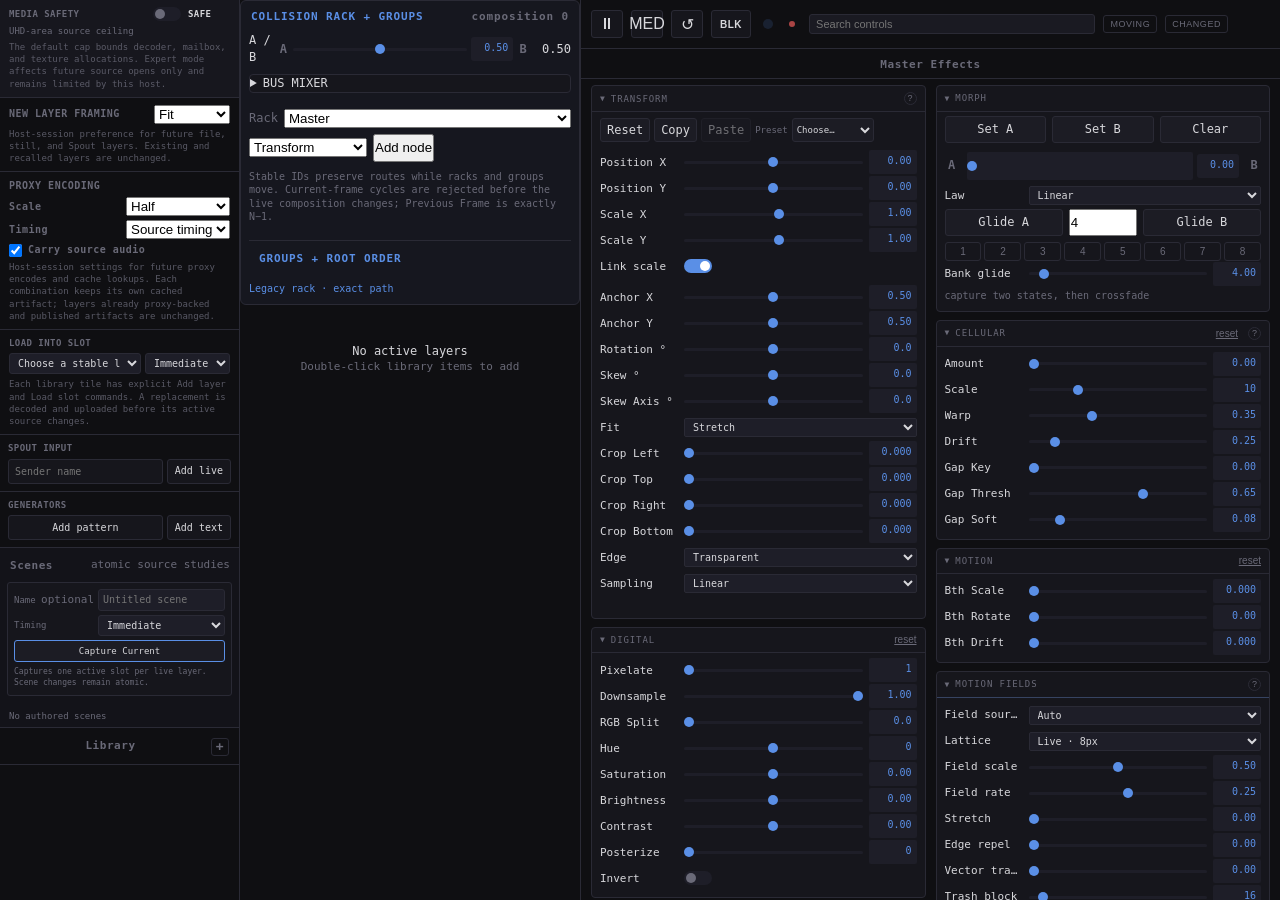
==== static/index.html @ 90eebb6b "Refine master bypass, Spout output, and Mandelbrot rendering Make master-bypass state changes transa" ====
<!DOCTYPE html>
<html lang="en">
<head>
  <meta charset="UTF-8">
  <meta name="viewport" content="width=device-width, initial-scale=1.0">
  <title>collide-o-scope</title>
  <link rel="icon" type="image/png" sizes="16x16" href="icon-16.png">
  <link rel="icon" type="image/png" sizes="32x32" href="icon-32.png">
  <link rel="icon" type="image/png" sizes="48x48" href="icon-48.png">
  <link rel="apple-touch-icon" sizes="256x256" href="icon-256.png">
  <link rel="stylesheet" href="style.css">
</head>
<body>
  <div class="app">
    <main class="columns">
      <!-- LEFT: Library -->
      <aside class="col-left">
        <section class="media-safety" aria-labelledby="media-safety-title">
          <div class="media-safety-heading">
            <span id="media-safety-title">MEDIA SAFETY</span>
            <label class="toggle" title="Permit future source loads above the default UHD area only within this host's detected edge and planning budgets">
              <input type="checkbox" id="expert-media-toggle" aria-label="Enable bounded Expert media mode" aria-describedby="media-safety-summary media-safety-rationale">
              <span class="toggle-slider"></span>
            </label>
            <span class="media-safety-mode" id="media-safety-mode">SAFE</span>
          </div>
          <div class="media-safety-summary" id="media-safety-summary">UHD-area source ceiling</div>
          <div class="media-safety-rationale" id="media-safety-rationale">The default cap bounds decoder, mailbox, and texture allocations. Expert mode affects future source opens only and remains limited by this host.</div>
          <div class="lib-upload-status media-safety-status" id="media-safety-status" role="status" aria-live="polite"></div>
        </section>
        <section class="new-layer-preference" aria-labelledby="new-layer-fit-label">
          <label id="new-layer-fit-label" for="new-layer-fit">NEW LAYER FRAMING</label>
          <select id="new-layer-fit" aria-describedby="new-layer-fit-help">
            <option value="stretch">Stretch</option>
            <option value="fit" selected>Fit</option>
            <option value="fill">Fill</option>
            <option value="native">Native</option>
          </select>
          <div id="new-layer-fit-help" class="media-safety-rationale">Host-session preference for future file, still, and Spout layers. Existing and recalled layers are unchanged.</div>
        </section>
        <section class="new-layer-preference proxy-settings" aria-labelledby="proxy-settings-title">
          <span id="proxy-settings-title">PROXY ENCODING</span>
          <label for="proxy-scale">Scale</label>
          <select id="proxy-scale" aria-describedby="proxy-settings-help">
            <option value="original">Original</option>
            <option value="half" selected>Half</option>
            <option value="quarter">Quarter</option>
          </select>
          <label for="proxy-frame-rate">Timing</label>
          <select id="proxy-frame-rate" aria-describedby="proxy-settings-help">
            <option value="source" selected>Source timing</option>
            <option value="24">Fixed 24 fps</option>
            <option value="30">Fixed 30 fps</option>
            <option value="60">Fixed 60 fps</option>
          </select>
          <label class="toggle-label" for="proxy-include-audio">
            <input type="checkbox" id="proxy-include-audio" checked aria-describedby="proxy-settings-help">
            Carry source audio
          </label>
          <div id="proxy-settings-help" class="media-safety-rationale">Host-session settings for future proxy encodes and cache lookups. Each combination keeps its own cached artifact; layers already proxy-backed and published artifacts are unchanged.</div>
        </section>
        <section class="slot-load-target" aria-labelledby="slot-load-title">
          <label id="slot-load-title" for="library-slot-target">LOAD INTO SLOT</label>
          <select id="library-slot-target" aria-describedby="slot-load-help">
            <option value="">Choose a stable layer…</option>
          </select>
          <label class="visually-hidden" for="library-slot-trigger">Slot activation timing</label>
          <select id="library-slot-trigger" aria-label="Slot activation timing">
            <option value="immediate">Immediate</option>
            <option value="next_beat">Next beat</option>
            <option value="next_bar">Next bar</option>
          </select>
          <div id="slot-load-help" class="media-safety-rationale">Each library tile has explicit Add layer and Load slot commands. A replacement is decoded and uploaded before its active source changes.</div>
          <div id="slot-load-status" class="lib-upload-status" role="status" aria-live="polite"></div>
        </section>
        <form class="spout-in-form" id="spout-in-form">
          <label for="spout-in-name">Spout input</label>
          <div class="spout-in-row">
            <input id="spout-in-name" type="text" maxlength="255" autocomplete="off" spellcheck="false" placeholder="Sender name">
            <button type="submit" title="Add live Spout receiver layer">Add live</button>
          </div>
          <div class="lib-upload-status" id="spout-in-status"></div>
        </form>
        <div class="spout-in-form" id="generator-add" role="group" aria-label="Generator sources">
          <label>Generators</label>
          <div class="spout-in-row">
            <button type="button" id="add-pattern-layer" title="Add a pattern synth layer — the picture is computed, no file">Add pattern</button>
            <button type="button" id="add-text-layer" title="Add a text page layer — a typeset page rastered from its own settings">Add text</button>
          </div>
          <div class="lib-upload-status" id="generator-add-status"></div>
        </div>
      <section class="scenes-panel" aria-labelledby="scenes-title">
        <div class="scenes-heading">
          <h3 class="panel-title" id="scenes-title">Scenes</h3>
          <span class="dim">atomic source studies</span>
        </div>
        <form class="scene-capture-form" id="scene-capture-form" aria-label="Capture the current active slots as a scene">
          <label for="scene-capture-name">Name <span class="dim">optional</span></label>
          <input id="scene-capture-name" type="text" maxlength="128" autocomplete="off" spellcheck="false" placeholder="Untitled scene">
          <label for="scene-capture-mode">Timing</label>
          <select id="scene-capture-mode">
            <option value="immediate">Immediate</option>
            <option value="next_beat">Next beat</option>
            <option value="next_bar">Next bar</option>
          </select>
          <button id="scene-capture-submit" type="submit">Capture Current</button>
          <div class="scene-capture-help">Captures one active slot per live layer. Scene changes remain atomic.</div>
        </form>
        <div class="scene-list" id="scene-list" role="list"></div>
        <div class="scene-status" id="scene-status" role="status" aria-live="polite">No authored scenes</div>
      </section>
        <h3 class="panel-title">Library
          <label class="lib-upload-btn" title="Add clips to the library">+
            <input type="file" id="lib-upload" accept="video/mp4,video/webm,video/quicktime,video/x-msvideo,video/x-matroska,image/png,image/jpeg,image/bmp,image/webp,audio/wav,audio/mpeg,audio/flac,audio/ogg,audio/opus,audio/mp4,audio/aac,.mp4,.webm,.mov,.avi,.mkv,.png,.jpg,.jpeg,.bmp,.webp,.wav,.mp3,.flac,.ogg,.opus,.m4a,.aac" multiple hidden>
          </label>
        </h3>
        <div class="lib-upload-status" id="lib-upload-status"></div>
        <div class="library-grid" id="library-grid">
          <!-- Library items rendered by JS -->
        </div>
      </aside>

      <!-- CENTER: Layers -->
      <section class="col-center">
        <details class="creative-panel" id="creative-panel" open>
          <summary>
            <span>COLLISION RACK + GROUPS</span>
            <span class="dim" id="creative-revision">composition 0</span>
          </summary>
          <div class="creative-panel-body">
            <div class="creative-bus-row">
              <label for="creative-bus-crossfade">A / B</label>
              <span class="creative-bus-label" aria-hidden="true">A</span>
              <input id="creative-bus-crossfade" type="range" min="0" max="1" step="0.01" value="0.5" aria-label="Composition A B crossfade">
              <span class="creative-bus-label" aria-hidden="true">B</span>
              <output id="creative-bus-crossfade-value" for="creative-bus-crossfade">0.50</output>
            </div>

            <details class="fx-group" id="bus-mixer-group">
              <summary>BUS MIXER</summary>
              <div class="creative-bus-row">
                <label for="bus-mix-wipe-pattern">Wipe</label>
                <select id="bus-mix-wipe-pattern" data-bus-mix-select="wipe_pattern" aria-label="Bus wipe pattern">
                  <option value="dissolve">Dissolve</option>
                  <option value="wipe_h">Wipe H</option>
                  <option value="wipe_v">Wipe V</option>
                  <option value="diagonal">Diagonal</option>
                  <option value="box">Box</option>
                  <option value="circle">Circle</option>
                  <option value="split_h">Split H</option>
                  <option value="split_v">Split V</option>
                  <option value="blinds_v">Blinds V</option>
                  <option value="blinds_h">Blinds H</option>
                  <option value="clock">Clock</option>
                  <option value="diag_bars">Diag Bars</option>
                  <option value="blocks">Blocks</option>
                </select>
                <label for="bus-mix-blend">Blend</label>
                <select id="bus-mix-blend" data-bus-mix-select="blend" aria-label="Bus blend mode"></select>
              </div>
              <div class="creative-bus-row">
                <label for="bus-mix-wipe-invert">Invert</label>
                <input id="bus-mix-wipe-invert" type="checkbox" data-bus-mix-toggle="wipe_invert" aria-label="Invert the bus wipe field">
                <label for="bus-mix-wipe-rep">Multi</label>
                <select id="bus-mix-wipe-rep" data-bus-mix-int="wipe_rep" aria-label="Bus wipe MULTI tiling">
                  <option value="1">Off</option>
                  <option value="2">x4</option>
                  <option value="3">x9</option>
                  <option value="4">x16</option>
                </select>
                <label for="bus-mix-wipe-border-color">Border Col</label>
                <select id="bus-mix-wipe-border-color" data-bus-mix-select="wipe_border_color" aria-label="Bus wipe border colour">
                  <option value="white">White</option>
                  <option value="yellow">Yellow</option>
                  <option value="cyan">Cyan</option>
                  <option value="green">Green</option>
                  <option value="magenta">Magenta</option>
                  <option value="red">Red</option>
                  <option value="blue">Blue</option>
                  <option value="black">Black</option>
                </select>
              </div>
              <div class="creative-bus-row">
                <label for="bus-mix-wipe_soft">Soft</label>
                <input type="range" id="bus-mix-wipe_soft" min="0" max="1" step="0.01" value="0.03" data-bus-mix="wipe_soft" data-default="0.03" aria-label="Bus wipe softness">
                <output for="bus-mix-wipe_soft">0.03</output>
              </div>
              <div class="creative-bus-row">
                <label for="bus-mix-wipe_x">Ctr X</label>
                <input type="range" id="bus-mix-wipe_x" min="-1" max="1" step="0.01" value="0" data-bus-mix="wipe_x" data-default="0" aria-label="Bus wipe center X">
                <output for="bus-mix-wipe_x">0.00</output>
              </div>
              <div class="creative-bus-row">
                <label for="bus-mix-wipe_y">Ctr Y</label>
                <input type="range" id="bus-mix-wipe_y" min="-1" max="1" step="0.01" value="0" data-bus-mix="wipe_y" data-default="0" aria-label="Bus wipe center Y">
                <output for="bus-mix-wipe_y">0.00</output>
              </div>
              <div class="creative-bus-row">
                <label for="bus-mix-wipe_detail">Detail</label>
                <input type="range" id="bus-mix-wipe_detail" min="0" max="1" step="0.01" value="0.3" data-bus-mix="wipe_detail" data-default="0.3" aria-label="Bus wipe detail">
                <output for="bus-mix-wipe_detail">0.30</output>
              </div>
              <div class="creative-bus-row">
                <label for="bus-mix-wipe_border">Border</label>
                <input type="range" id="bus-mix-wipe_border" min="0" max="1" step="0.01" value="0" data-bus-mix="wipe_border" data-default="0" aria-label="Bus wipe border amount">
                <output for="bus-mix-wipe_border">0.00</output>
              </div>
              <div class="creative-bus-row">
                <label for="bus-mix-dirt">Dirt</label>
                <input type="range" id="bus-mix-dirt" min="0" max="1" step="0.01" value="0" data-bus-mix="dirt" data-default="0" aria-label="Dirty mixer amount">
                <output for="bus-mix-dirt">0.00</output>
              </div>
              <div class="creative-bus-row">
                <label for="bus-mix-dirt_rate">Rate</label>
                <input type="range" id="bus-mix-dirt_rate" min="0" max="1" step="0.01" value="0.3" data-bus-mix="dirt_rate" data-default="0.3" aria-label="Dirty mixer clock rate">
                <output for="bus-mix-dirt_rate">0.30</output>
              </div>
              <div class="creative-bus-row">
                <label for="bus-mix-dirt_drop">Dropout</label>
                <input type="range" id="bus-mix-dirt_drop" min="0" max="1" step="0.01" value="0.5" data-bus-mix="dirt_drop" data-default="0.5" aria-label="Dirty mixer dropout">
                <output for="bus-mix-dirt_drop">0.50</output>
              </div>
              <div class="creative-bus-row">
                <label for="bus-mix-dirt_cut">Cut</label>
                <input type="range" id="bus-mix-dirt_cut" min="0" max="1" step="0.01" value="0.4" data-bus-mix="dirt_cut" data-default="0.4" aria-label="Dirty mixer cut">
                <output for="bus-mix-dirt_cut">0.40</output>
              </div>
              <div class="creative-bus-row">
                <label for="bus-mix-dirt_knock">Knock</label>
                <input type="range" id="bus-mix-dirt_knock" min="0" max="1" step="0.01" value="0.5" data-bus-mix="dirt_knock" data-default="0.5" aria-label="Dirty mixer knock">
                <output for="bus-mix-dirt_knock">0.50</output>
              </div>
              <div class="creative-bus-row">
                <label for="bus-mix-dirt_noise">Noise</label>
                <input type="range" id="bus-mix-dirt_noise" min="0" max="1" step="0.01" value="0.35" data-bus-mix="dirt_noise" data-default="0.35" aria-label="Dirty mixer noise">
                <output for="bus-mix-dirt_noise">0.35</output>
              </div>
              <div class="creative-bus-row">
                <label for="bus-mix-melt">Melt</label>
                <input type="range" id="bus-mix-melt" min="0" max="2" step="0.01" value="0" data-bus-mix="melt" data-default="0" aria-label="Edge melt amount">
                <output for="bus-mix-melt">0.00</output>
              </div>
              <div class="creative-bus-row">
                <label for="bus-mix-melt_width">Width</label>
                <input type="range" id="bus-mix-melt_width" min="0" max="2" step="0.01" value="0.3" data-bus-mix="melt_width" data-default="0.3" aria-label="Edge melt width">
                <output for="bus-mix-melt_width">0.30</output>
              </div>
              <div class="creative-bus-row">
                <label for="bus-mix-melt_hold">Hold</label>
                <input type="range" id="bus-mix-melt_hold" min="0" max="1.5" step="0.01" value="0.6" data-bus-mix="melt_hold" data-default="0.6" aria-label="Edge melt hold">
                <output for="bus-mix-melt_hold">0.60</output>
              </div>
              <div class="creative-bus-row">
                <label for="bus-mix-melt_swirl">Swirl</label>
                <input type="range" id="bus-mix-melt_swirl" min="-1" max="1" step="0.01" value="0" data-bus-mix="melt_swirl" data-default="0" aria-label="Edge melt swirl">
                <output for="bus-mix-melt_swirl">0.00</output>
              </div>
              <div class="creative-bus-row">
                <label for="bus-mix-melt_chroma">Chroma</label>
                <input type="range" id="bus-mix-melt_chroma" min="0" max="1" step="0.01" value="0.5" data-bus-mix="melt_chroma" data-default="0.5" aria-label="Edge melt chroma">
                <output for="bus-mix-melt_chroma">0.50</output>
              </div>
              <div class="creative-bus-row">
                <label for="bus-mix-melt_creep">Creep</label>
                <input type="range" id="bus-mix-melt_creep" min="0" max="1" step="0.01" value="0.35" data-bus-mix="melt_creep" data-default="0.35" aria-label="Edge melt creep">
                <output for="bus-mix-melt_creep">0.35</output>
              </div>
            </details>

            <div class="creative-rack-toolbar">
              <label for="creative-rack-scope">Rack</label>
              <select id="creative-rack-scope" aria-label="Collision Rack scope">
                <option value="master">Master</option>
              </select>
              <label class="visually-hidden" for="creative-node-kind">New node kind</label>
              <select id="creative-node-kind" aria-label="New visual node kind">
                <option value="transform">Transform</option>
                <option value="digital_color">Digital / Color</option>
                <option value="key">Key</option>
                <option value="cellular">Cellular</option>
                <option value="shift">Shift</option>
                <option value="grain">Grain</option>
                <option value="mask">Mask</option>
                <option value="displace">Displace</option>
                <option value="symmetry">Symmetry Field</option>
                <option value="residual">Residual</option>
                <option value="study">Study</option>
                <option value="scan_processor">Scan Processor</option><option value="block_dct">Block DCT</option><option value="pixel_sort">Pixel Sort</option><option value="avalanche">Filter Avalanche</option>
              </select>
              <button id="creative-node-add" type="button" title="Insert a node after the current rack">Add node</button>
            </div>
            <div class="creative-help">Stable IDs preserve routes while racks and groups move. Current-frame cycles are rejected before the live composition changes; Previous Frame is exactly N−1.</div>
            <div class="creative-rack-nodes" id="creative-rack-nodes" role="list"></div>

            <details class="creative-groups-panel">
              <summary>GROUPS + ROOT ORDER</summary>
              <form id="creative-group-create" class="creative-group-create" aria-label="Create a composition group">
                <label for="creative-group-name">Name</label>
                <input id="creative-group-name" maxlength="64" autocomplete="off" spellcheck="false" placeholder="Group">
                <label for="creative-group-members">Members</label>
                <select id="creative-group-members" multiple size="3" aria-describedby="creative-group-help"></select>
                <button type="submit">Create group</button>
                <div id="creative-group-help" class="creative-help">Members must form one contiguous root run. A group remains addressable when empty.</div>
              </form>
              <div id="creative-groups" class="creative-groups" role="list"></div>
              <h4 class="creative-subtitle">ROOT · BACK TO FRONT</h4>
              <div id="creative-root" class="creative-root" role="list"></div>
            </details>
            <div id="creative-status" class="creative-status" role="status" aria-live="polite">Legacy rack · exact path</div>
          </div>
        </details>

        <div class="layers-section">
          <p id="layer-blend-policy" class="visually-hidden">Reordering changes the content below; the saved blend choice remains unchanged. Subtract computes below minus layer. Alpha Cut erases accumulated content; it is a no-op without content below.</p>
          <div class="layers-list" id="layers-list">
            <!-- Layer cards rendered by JS -->
          </div>
          <div class="layers-empty" id="layers-empty">
            <p>No active layers</p>
            <p class="dim">Double-click library items to add</p>
          </div>
        </div>
      </section>

      <!-- RIGHT: Transport + Master Effects -->
      <aside class="col-right">
        <div class="transport-row">
          <button class="transport-btn" type="button" id="btn-play-all" title="Freeze the complete visual program, including clocks and histories" aria-label="Freeze program" aria-pressed="false">&#x23F8;</button>
          <button class="transport-btn" type="button" id="btn-freeze-media" title="Hold video and Spout frames while effects and modulation continue" aria-label="Freeze media" aria-pressed="false">MED</button>
          <button class="transport-btn" type="button" id="btn-revert-master" title="Revert master visual state (layers and transport are preserved)" aria-label="Revert master visual state; layers and transport are preserved">&#x21BA;</button>
          <button class="transport-btn blackout-btn" id="btn-blackout" title="Blackout (B)">BLK</button>
          <span class="beat-light" id="beat-light" title="beat"></span>
          <span class="ws-dot" id="ws-status" title="connecting..."></span>
          <!-- The search keeps its own landmark, but lays out as ribbon items
               rather than a nested box, so it costs no line of its own. -->
          <div class="control-search" role="search">
            <input type="search" id="control-search" class="control-search-input"
                   placeholder="Search controls" autocomplete="off" spellcheck="false"
                   aria-label="Search master controls by name, section, or help text"
                   aria-describedby="control-search-count">
            <button type="button" class="control-filter" id="filter-moving" aria-pressed="false"
                    title="Show only controls a modulation route currently drives">MOVING</button>
            <button type="button" class="control-filter" id="filter-changed" aria-pressed="false"
                    title="Show only controls sitting away from their default">CHANGED</button>
            <span class="control-search-count" id="control-search-count" role="status"></span>
          </div>
        </div>
        <h3 class="panel-title">Master Effects</h3>
        <div class="fx-scroll" id="master-fx">
          <div class="fx-columns">
          <div class="fx-col" data-fx-column="video"><!-- video effects -->
          <div class="fx-group" data-group="transform" id="master-transform-group">
            <div class="fx-group-header">
              <span class="chevron">&#x25BC;</span>
              <span class="group-label">TRANSFORM</span>
            </div>
            <div class="fx-group-body spatial-transform-body" id="master-transform-body">
              <div class="transform-toolbar" role="group" aria-label="Master transform commands">
                <button type="button" class="transform-reset" title="Reset to the legacy full-frame identity">Reset</button>
                <button type="button" class="transform-copy">Copy</button>
                <button type="button" class="transform-paste">Paste</button>
                <label class="transform-preset-label">Preset
                  <select class="transform-preset" aria-label="Master transform preset">
                    <option value="">Choose…</option>
                    <option value="identity">Identity</option>
                    <option value="center_fit">Center Fit</option>
                    <option value="center_fill">Center Fill</option>
                    <option value="native">Native 1:1</option>
                    <option value="mirror_x">Mirror X</option>
                    <option value="mirror_y">Mirror Y</option>
                  </select>
                </label>
              </div>
              <div class="param-row" data-master-transform="position_x">
                <label>Position X</label><input type="range" min="-4" max="4" step="0.01" value="0"><span class="value">0.00</span>
              </div>
              <div class="param-row" data-master-transform="position_y">
                <label>Position Y</label><input type="range" min="-4" max="4" step="0.01" value="0"><span class="value">0.00</span>
              </div>
              <div class="param-row" data-master-transform="scale_x">
                <label>Scale X</label><input type="range" min="-16" max="16" step="0.01" value="1"><span class="value">1.00</span>
              </div>
              <div class="param-row" data-master-transform="scale_y">
                <label>Scale Y</label><input type="range" min="-16" max="16" step="0.01" value="1"><span class="value">1.00</span>
              </div>
              <div class="param-row toggle-row transform-scale-link-row">
                <label>Link scale</label>
                <label class="toggle"><input type="checkbox" class="transform-scale-link" checked aria-label="Link master scale axes"><span class="toggle-slider"></span></label>
              </div>
              <div class="param-row" data-master-transform="anchor_x">
                <label>Anchor X</label><input type="range" min="-2" max="3" step="0.01" value="0.5"><span class="value">0.50</span>
              </div>
              <div class="param-row" data-master-transform="anchor_y">
                <label>Anchor Y</label><input type="range" min="-2" max="3" step="0.01" value="0.5"><span class="value">0.50</span>
              </div>
              <div class="param-row" data-master-transform="rotation_deg">
                <label>Rotation °</label><input type="range" min="-180" max="180" step="0.1" value="0"><span class="value">0.0</span>
              </div>
              <div class="param-row" data-master-transform="skew_deg">
                <label>Skew °</label><input type="range" min="-89" max="89" step="0.1" value="0"><span class="value">0.0</span>
              </div>
              <div class="param-row" data-master-transform="skew_axis_deg">
                <label>Skew Axis °</label><input type="range" min="-180" max="180" step="0.1" value="0"><span class="value">0.0</span>
              </div>
              <div class="param-row select-row" data-master-transform="fit">
                <label>Fit</label><select aria-label="Master media fit"><option value="stretch">Stretch</option><option value="fit">Fit</option><option value="fill">Fill</option><option value="native">Native</option></select>
              </div>
              <div class="param-row" data-master-transform="crop_left">
                <label>Crop Left</label><input type="range" min="0" max="0.999" step="0.001" value="0"><span class="value">0.000</span>
              </div>
              <div class="param-row" data-master-transform="crop_top">
                <label>Crop Top</label><input type="range" min="0" max="0.999" step="0.001" value="0"><span class="value">0.000</span>
              </div>
              <div class="param-row" data-master-transform="crop_right">
                <label>Crop Right</label><input type="range" min="0" max="0.999" step="0.001" value="0"><span class="value">0.000</span>
              </div>
              <div class="param-row" data-master-transform="crop_bottom">
                <label>Crop Bottom</label><input type="range" min="0" max="0.999" step="0.001" value="0"><span class="value">0.000</span>
              </div>
              <div class="param-row select-row" data-master-transform="edge">
                <label>Edge</label><select aria-label="Master edge mode"><option value="transparent" selected>Transparent</option><option value="clamp">Clamp</option><option value="repeat">Repeat</option><option value="mirror">Mirror</option></select>
              </div>
              <div class="param-row select-row" data-master-transform="sampling">
                <label>Sampling</label><select aria-label="Master sampling mode"><option value="linear" selected>Linear</option><option value="nearest">Nearest</option></select>
              </div>
              <div class="audio-status">Position uses composition dimensions; anchor and crop use source fractions. Zero scale fails closed to transparent.</div>
              <div class="transform-status" role="status" aria-live="polite"></div>
            </div>
          </div>

          <div class="fx-group" data-group="digital">
            <div class="fx-group-header">
              <span class="chevron">&#x25BC;</span>
              <span class="group-label">DIGITAL</span>
              <button class="group-reset" data-group="digital" aria-label="Reset digital effects">reset</button>
            </div>
            <div class="fx-group-body">
              <div class="param-row" data-param="pixelate" data-min="1" data-max="32" data-step="1">
                <label>Pixelate</label><input type="range"><span class="value">1</span>
              </div>
              <div class="param-row" data-param="downsample" data-min="0.05" data-max="1" data-step="0.01">
                <label>Downsample</label><input type="range" aria-label="Master downsample scale"><span class="value">1</span>
              </div>
              <div class="param-row" data-param="rgb_split" data-min="0" data-max="30" data-step="0.5">
                <label>RGB Split</label><input type="range"><span class="value">0</span>
              </div>
              <div class="param-row" data-param="hue_shift" data-min="-180" data-max="180" data-step="1">
                <label>Hue</label><input type="range"><span class="value">0</span>
              </div>
              <div class="param-row" data-param="saturation" data-min="-1" data-max="1" data-step="0.01">
                <label>Saturation</label><input type="range"><span class="value">0</span>
              </div>
              <div class="param-row" data-param="brightness" data-min="-1" data-max="1" data-step="0.01">
                <label>Brightness</label><input type="range"><span class="value">0</span>
              </div>
              <div class="param-row" data-param="contrast" data-min="-1" data-max="1" data-step="0.01">
                <label>Contrast</label><input type="range"><span class="value">0</span>
              </div>
              <div class="param-row" data-param="posterize" data-min="0" data-max="16" data-step="1">
                <label>Posterize</label><input type="range"><span class="value">0</span>
              </div>
              <div class="param-row toggle-row" data-param="invert">
                <label>Invert</label>
                <label class="toggle"><input type="checkbox"><span class="toggle-slider"></span></label>
              </div>
            </div>
          </div>

          <div class="fx-group" data-group="shift">
            <div class="fx-group-header">
              <span class="chevron">&#x25BC;</span>
              <span class="group-label">SHIFT / BLOCK GLITCH</span>
              <button class="group-reset" data-group="shift" aria-label="Reset Shift block displacement">reset</button>
            </div>
            <div class="fx-group-body">
              <div class="param-row" data-param="shift_amount" data-min="0" data-max="1" data-step="0.01">
                <label>Amount</label><input type="range" aria-label="Master Shift amount"><span class="value">0</span>
              </div>
              <div class="param-row" data-param="shift_block_size" data-min="2" data-max="256" data-step="1">
                <label>Block px</label><input type="range" aria-label="Master Shift block height"><span class="value">8</span>
              </div>
              <div class="param-row" data-param="shift_density" data-min="0" data-max="1" data-step="0.01">
                <label>Density</label><input type="range" aria-label="Master Shift band density"><span class="value">0.5</span>
              </div>
              <div class="param-row" data-param="shift_speed" data-min="0" data-max="20" data-step="0.25">
                <label>Speed</label><input type="range" aria-label="Master Shift epoch speed"><span class="value">3</span>
              </div>
              <div class="audio-status">Deterministic block shifts follow the Pattern seed. Random / Dice and per-loop rerolls change their arrangement.</div>
            </div>
          </div>

          <div class="fx-group" data-group="small_fx">
            <div class="fx-group-header">
              <span class="chevron">&#x25BC;</span>
              <span class="group-label">SMALL FX</span>
              <button class="group-reset" data-group="small_fx" aria-label="Reset small effects">reset</button>
            </div>
            <div class="fx-group-body">
              <div class="param-row" data-param="contour" data-min="0" data-max="1" data-step="0.01">
                <label>Contour</label><input type="range" aria-label="Master contour isolines"><span class="value">0</span>
              </div>
              <div class="param-row" data-param="contour_bands" data-min="2" data-max="40" data-step="1">
                <label>Bands</label><input type="range" aria-label="Master contour bands"><span class="value">10</span>
              </div>
              <div class="param-row" data-param="contour_width" data-min="0.2" data-max="6" data-step="0.1">
                <label>Line Width</label><input type="range" aria-label="Master contour line width"><span class="value">1.2</span>
              </div>
              <div class="param-row" data-param="contour_hue" data-min="0" data-max="1" data-step="0.01">
                <label>Line Hue</label><input type="range" aria-label="Master contour line hue"><span class="value">0</span>
              </div>
              <div class="param-row" data-param="contour_fill" data-min="0" data-max="1" data-step="0.01">
                <label>Keep Fill</label><input type="range" aria-label="Master contour surviving fill"><span class="value">0.25</span>
              </div>
              <div class="param-row" data-param="flatten" data-min="0" data-max="1" data-step="0.01">
                <label>Flatten</label><input type="range" aria-label="Master luma flatten"><span class="value">0</span>
              </div>
              <div class="param-row" data-param="flatten_levels" data-min="2" data-max="16" data-step="1">
                <label>Levels</label><input type="range" aria-label="Master flatten levels"><span class="value">5</span>
              </div>
              <div class="param-row" data-param="contour_dither" data-min="0" data-max="1" data-step="0.01">
                <label>Dither</label><input type="range" aria-label="Master flatten ordered dither"><span class="value">0</span>
              </div>
              <div class="param-row" data-param="solarize" data-min="0" data-max="1" data-step="0.01">
                <label>Solarize</label><input type="range" aria-label="Master solarize"><span class="value">0</span>
              </div>
              <div class="param-row" data-param="negative" data-min="0" data-max="1" data-step="0.01">
                <label>Negative</label><input type="range" aria-label="Master negative amount"><span class="value">0</span>
              </div>
              <div class="param-row select-row" data-param="negative_mode">
                <label>Neg Mode</label>
                <select aria-label="Master negative inversion mode">
                  <option value="0">RGB</option><option value="1">Luma</option><option value="2">Hue Flip</option>
                </select>
              </div>
              <div class="param-row" data-param="colourpass" data-min="0" data-max="1" data-step="0.01">
                <label>Colourpass</label><input type="range" aria-label="Master colourpass amount"><span class="value">0</span>
              </div>
              <div class="param-row" data-param="colourpass_hue" data-min="-180" data-max="180" data-step="1">
                <label>Pass Hue</label><input type="range" aria-label="Master colourpass hue"><span class="value">0</span>
              </div>
              <div class="param-row" data-param="colourpass_width" data-min="0" data-max="1" data-step="0.01">
                <label>Pass Width</label><input type="range" aria-label="Master colourpass window width"><span class="value">0.25</span>
              </div>
              <div class="param-row" data-param="edge_amount" data-min="0" data-max="1" data-step="0.01">
                <label>Find Edge</label><input type="range" aria-label="Master find-edge amount"><span class="value">0</span>
              </div>
              <div class="param-row" data-param="edge_hue" data-min="-180" data-max="180" data-step="1">
                <label>Edge Hue</label><input type="range" aria-label="Master find-edge hue"><span class="value">0</span>
              </div>
              <div class="param-row" data-param="emboss" data-min="0" data-max="1" data-step="0.01">
                <label>Emboss</label><input type="range" aria-label="Master emboss amount"><span class="value">0</span>
              </div>
              <div class="param-row" data-param="emboss_angle" data-min="-180" data-max="180" data-step="1">
                <label>Emboss Dir</label><input type="range" aria-label="Master emboss light direction"><span class="value">45</span>
              </div>
              <div class="param-row" data-param="halftone" data-min="0" data-max="1" data-step="0.01">
                <label>Halftone</label><input type="range" aria-label="Master halftone amount"><span class="value">0</span>
              </div>
              <div class="param-row" data-param="halftone_pitch" data-min="0" data-max="1" data-step="0.01">
                <label>Dot Pitch</label><input type="range" aria-label="Master halftone dot pitch"><span class="value">0.4</span>
              </div>
              <div class="param-row" data-param="halftone_angle" data-min="-180" data-max="180" data-step="1">
                <label>Dot Angle</label><input type="range" aria-label="Master halftone screen angle"><span class="value">0</span>
              </div>
              <div class="param-row" data-param="moire" data-min="0" data-max="1" data-step="0.01">
                <label>Moir&#233;</label><input type="range" aria-label="Master moire interference"><span class="value">0</span>
              </div>
              <div class="param-row" data-param="moire_freq" data-min="0" data-max="1" data-step="0.01">
                <label>Moir&#233; Freq</label><input type="range" aria-label="Master moire grid frequency"><span class="value">0.4</span>
              </div>
              <div class="param-row" data-param="row_smear" data-min="0" data-max="1" data-step="0.01">
                <label>Row Smear</label><input type="range" aria-label="Master row smear"><span class="value">0</span>
              </div>
              <div class="param-row" data-param="bitcrush" data-min="0" data-max="1" data-step="0.01">
                <label>Bitcrush</label><input type="range" aria-label="Master bitcrush amount"><span class="value">0</span>
              </div>
              <div class="param-row" data-param="bitcrush_levels" data-min="2" data-max="16" data-step="1">
                <label>Crush Levels</label><input type="range" aria-label="Master bitcrush levels"><span class="value">2</span>
              </div>
              <div class="param-row" data-param="bitcrush_dither" data-min="0" data-max="1" data-step="0.01">
                <label>Crush Dither</label><input type="range" aria-label="Master bitcrush ordered dither"><span class="value">1</span>
              </div>
              <div class="param-row" data-param="multi_grid_x" data-min="1" data-max="8" data-step="1">
                <label>Grid X</label><input type="range" aria-label="Master multi grid tiles across"><span class="value">1</span>
              </div>
              <div class="param-row" data-param="multi_grid_y" data-min="1" data-max="8" data-step="1">
                <label>Grid Y</label><input type="range" aria-label="Master multi grid tiles down"><span class="value">1</span>
              </div>
              <div class="audio-status">Every default is the exact prior image. The negative mode is a discrete law; everything else modulates.</div>
            </div>
          </div>

          <div class="fx-group" data-group="optics">
            <div class="fx-group-header">
              <span class="chevron">&#x25BC;</span>
              <span class="group-label">OPTICS (MASTER ONLY)</span>
              <button class="group-reset" data-group="optics" aria-label="Reset master optics">reset</button>
            </div>
            <div class="fx-group-body">
              <div class="param-row" data-param="barrel" data-min="-1" data-max="1" data-step="0.01">
                <label>Barrel</label><input type="range" aria-label="Master barrel distortion"><span class="value">0</span>
              </div>
              <div class="param-row" data-param="chroma_aberration" data-min="0" data-max="1" data-step="0.01">
                <label>Lens Fringe</label><input type="range" aria-label="Master chromatic aberration"><span class="value">0</span>
              </div>
              <div class="param-row" data-param="anamorphic_streak" data-min="0" data-max="1" data-step="0.01">
                <label>Anamorphic</label><input type="range" aria-label="Master anamorphic streak"><span class="value">0</span>
              </div>
              <div class="audio-status">The lens in front of the program. These three exist only at master scope.</div>
            </div>
          </div>

          <div class="fx-group" data-group="analog">
            <div class="fx-group-header">
              <span class="chevron">&#x25BC;</span>
              <span class="group-label">ANALOG</span>
              <button class="group-reset" data-group="analog" aria-label="Reset analog effects">reset</button>
            </div>
            <div class="fx-group-body">
              <div class="param-row" data-param="grain_intensity" data-min="0" data-max="0.3" data-step="0.005">
                <label>Grain</label><input type="range"><span class="value">0</span>
              </div>
              <div class="param-row" data-param="grain_size" data-min="1" data-max="4" data-step="0.25">
                <label>Size</label><input type="range"><span class="value">1</span>
              </div>
              <div class="param-row select-row" data-param="grain_algo">
                <label>Algorithm</label>
                <select>
                  <option value="0">Gaussian</option>
                  <option value="1">Perlin</option>
                  <option value="2">Salt&amp;Pepper</option>
                  <option value="3">Blue</option>
                </select>
              </div>
              <div class="param-row toggle-row" data-param="color_grain">
                <label>Color Grain</label>
                <label class="toggle"><input type="checkbox"><span class="toggle-slider"></span></label>
              </div>
              <div class="param-row" data-param="vignette" data-min="0" data-max="1.5" data-step="0.01">
                <label>Vignette</label><input type="range"><span class="value">0</span>
              </div>
              <div class="param-row" data-param="color_drift" data-min="0" data-max="0.02" data-step="0.001">
                <label>Drift</label><input type="range"><span class="value">0</span>
              </div>
            </div>
          </div>

          <div class="fx-group" data-group="key" id="key-group">
            <div class="fx-group-header">
              <span class="chevron">&#x25BC;</span>
              <span class="group-label">KEYING</span>
              <button class="group-reset" data-group="key" aria-label="Reset program keying">reset</button>
            </div>
            <div class="fx-group-body">
              <div class="param-row select-row" data-param="key_mode">
                <label>Mode</label>
                <select aria-label="Program key mode">
                  <option value="0">Off</option>
                  <option value="1">Keep Bright</option>
                  <option value="2">Keep Dark</option>
                  <option value="3">Remove Chroma</option>
                  <option value="4">Keep Chroma</option>
                </select>
              </div>
              <div class="param-row" data-param="key_color_r" data-min="0" data-max="1" data-step="0.01">
                <label>Key Red</label><input type="range"><span class="value">0</span>
              </div>
              <div class="param-row" data-param="key_color_g" data-min="0" data-max="1" data-step="0.01">
                <label>Key Green</label><input type="range"><span class="value">1</span>
              </div>
              <div class="param-row" data-param="key_color_b" data-min="0" data-max="1" data-step="0.01">
                <label>Key Blue</label><input type="range"><span class="value">0</span>
              </div>
              <div class="param-row" data-param="key_threshold" data-min="0" data-max="1" data-step="0.01">
                <label>Threshold</label><input type="range"><span class="value">0.5</span>
              </div>
              <div class="param-row" data-param="key_softness" data-min="0" data-max="0.5" data-step="0.01">
                <label>Softness</label><input type="range"><span class="value">0.1</span>
              </div>
              <div class="param-row" data-param="key_tolerance" data-min="0" data-max="1" data-step="0.01">
                <label>Chroma Tol.</label><input type="range"><span class="value">0.15</span>
              </div>
              <div class="param-row" data-param="key_border" data-min="0" data-max="1" data-step="0.01">
                <label>Border</label><input type="range"><span class="value">0</span>
              </div>
              <div class="param-row select-row" data-param="key_border_color">
                <label>Border Col</label>
                <select aria-label="Program key border colour">
                  <option value="0">White</option>
                  <option value="1">Yellow</option>
                  <option value="2">Cyan</option>
                  <option value="3">Green</option>
                  <option value="4">Magenta</option>
                  <option value="5">Red</option>
                  <option value="6">Blue</option>
                  <option value="7">Black</option>
                </select>
              </div>
              <div class="param-row" data-param="key_shadow" data-min="0" data-max="1" data-step="0.01">
                <label>Shadow</label><input type="range"><span class="value">0</span>
              </div>
              <div class="audio-status">Program keying cuts the final flattened image to black. Layer keying instead reveals lower layers. Border and shadow dress the key signal itself.</div>
            </div>
          </div>

          <div class="fx-group" data-group="vhs" id="vhs-group">
            <div class="fx-group-header">
              <span class="chevron">&#x25BC;</span>
              <span class="group-label">VHS</span>
              <button class="group-reset" data-group="vhs" aria-label="Reset VHS effects">reset</button>
            </div>
            <div class="fx-group-body">
              <div class="audio-status error" id="ntsc-status" role="status" aria-live="polite"></div>
              <div class="audio-status ntsc-metrics" id="ntsc-metrics" aria-label="Live VHS worker metrics">Live worker: no samples yet</div>
              <div class="param-row toggle-row" data-ntsc="enabled">
                <label>Enable</label>
                <label class="toggle"><input type="checkbox"><span class="toggle-slider"></span></label>
              </div>
              <div class="param-row select-row" data-ntsc="tape_speed">
                <label>Tape Speed</label>
                <select>
                  <option value="0">SP</option>
                  <option value="1">LP</option>
                  <option value="2">EP</option>
                </select>
              </div>
              <div class="param-row toggle-row" data-ntsc="head_switching_enabled">
                <label>Head Sw.</label>
                <label class="toggle"><input type="checkbox"><span class="toggle-slider"></span></label>
              </div>
              <div class="param-row" data-ntsc="head_switching_height" data-min="0" data-max="24" data-step="1">
                <label>Head Height</label><input type="range"><span class="value">8</span>
              </div>
              <div class="param-row" data-ntsc="head_switching_shift" data-min="-100" data-max="100" data-step="1">
                <label>Head Shift</label><input type="range"><span class="value">0</span>
              </div>
              <div class="param-row toggle-row" data-ntsc="tracking_noise_enabled">
                <label>Tracking</label>
                <label class="toggle"><input type="checkbox"><span class="toggle-slider"></span></label>
              </div>
              <div class="param-row" data-ntsc="tracking_noise_height" data-min="0" data-max="120" data-step="1">
                <label>Track Height</label><input type="range"><span class="value">24</span>
              </div>
              <div class="param-row" data-ntsc="tracking_noise_wave" data-min="0" data-max="50" data-step="0.5">
                <label>Track Wave</label><input type="range"><span class="value">0</span>
              </div>
              <div class="param-row" data-ntsc="tracking_noise_snow" data-min="0" data-max="1" data-step="0.01">
                <label>Track Snow</label><input type="range"><span class="value">0</span>
              </div>
              <div class="param-row" data-ntsc="snow_intensity" data-min="0" data-max="1" data-step="0.01">
                <label>Snow</label><input type="range"><span class="value">0</span>
              </div>
              <div class="param-row" data-ntsc="composite_noise_intensity" data-min="0" data-max="0.5" data-step="0.005">
                <label>Comp Noise</label><input type="range"><span class="value">0</span>
              </div>
              <div class="param-row" data-ntsc="luma_noise_intensity" data-min="0" data-max="0.2" data-step="0.005">
                <label>Luma Noise</label><input type="range"><span class="value">0</span>
              </div>
              <div class="param-row" data-ntsc="chroma_noise_intensity" data-min="0" data-max="0.5" data-step="0.005">
                <label>Chroma Noise</label><input type="range"><span class="value">0</span>
              </div>
              <div class="param-row" data-ntsc="chroma_loss" data-min="0" data-max="0.01" data-step="0.0005">
                <label>Chroma Loss</label><input type="range"><span class="value">0</span>
              </div>
              <div class="param-row toggle-row" data-ntsc="edge_wave_enabled">
                <label>Edge Wave</label>
                <label class="toggle"><input type="checkbox"><span class="toggle-slider"></span></label>
              </div>
              <div class="param-row" data-ntsc="edge_wave_intensity" data-min="0" data-max="20" data-step="0.5">
                <label>Wave Amt</label><input type="range"><span class="value">0</span>
              </div>
              <div class="param-row" data-ntsc="edge_wave_speed" data-min="0" data-max="10" data-step="0.1">
                <label>Wave Speed</label><input type="range"><span class="value">0.5</span>
              </div>
              <div class="param-row" data-ntsc="luma_smear" data-min="0" data-max="1" data-step="0.01">
                <label>Luma Smear</label><input type="range"><span class="value">0</span>
              </div>
              <div class="param-row" data-ntsc="composite_sharpening" data-min="-1" data-max="2" data-step="0.05">
                <label>Sharpening</label><input type="range"><span class="value">0</span>
              </div>
            </div>
          </div>

          </div>
          <div class="fx-col" data-fx-column="mod-morph"><!-- morph, time-domain effects, and audio -->
          <div class="fx-group" id="morph-group">
            <div class="fx-group-header">
              <span class="chevron">&#x25BC;</span>
              <span class="group-label">MORPH</span>
            </div>
            <div class="fx-group-body">
              <div class="morph-buttons">
                <button id="morph-set-a" class="morph-btn" aria-pressed="false">Set A</button>
                <button id="morph-set-b" class="morph-btn" aria-pressed="false">Set B</button>
                <button id="morph-clear" class="morph-btn">Clear</button>
              </div>
              <div class="morph-fader-row">
                <span class="morph-end" id="morph-label-a">A</span>
                <input type="range" id="morph-t" min="0" max="1" step="0.01" value="0" aria-label="Morph position between A and B">
                <span class="morph-end" id="morph-label-b">B</span>
              </div>
              <div class="param-row select-row">
                <label>Law</label>
                <select id="morph-law">
                  <option value="linear">Linear</option>
                  <option value="equal_power">Equal power</option>
                </select>
              </div>
              <div class="morph-buttons">
                <button id="morph-glide-a" class="morph-btn">Glide A</button>
                <input type="number" id="morph-duration" min="0.25" max="64" step="0.25" value="4" aria-label="Morph glide duration in beats">
                <button id="morph-glide-b" class="morph-btn">Glide B</button>
              </div>
              <div class="snapshot-bank" id="snapshot-bank" role="group" aria-label="Snapshot bank: eight whole-rig slots">
                <div class="snapshot-bank-slots" id="snapshot-bank-slots"></div>
                <div class="param-row" data-bank="glide" data-min="0" data-max="64" data-step="0.25">
                  <label for="snapshot-bank-glide">Bank glide</label>
                  <input type="range" id="snapshot-bank-glide" min="0" max="64" step="0.25" value="4" aria-label="Snapshot bank recall glide, in beats">
                  <span class="value" id="snapshot-bank-glide-value">4</span>
                </div>
                <div class="audio-status" id="snapshot-bank-status" role="status" aria-live="polite"></div>
              </div>
              <div class="audio-status" id="morph-status" role="status" aria-live="polite">capture two states, then crossfade</div>
            </div>
          </div>

          <div class="fx-group" data-group="cellular">
            <div class="fx-group-header">
              <span class="chevron">&#x25BC;</span>
              <span class="group-label">CELLULAR</span>
              <button class="group-reset" data-group="cellular" aria-label="Reset cellular effects">reset</button>
            </div>
            <div class="fx-group-body">
              <div class="param-row" data-param="cellular_amount" data-min="0" data-max="1" data-step="0.05">
                <label>Amount</label><input type="range"><span class="value">0</span>
              </div>
              <div class="param-row" data-param="cellular_scale" data-min="2" data-max="32" data-step="1">
                <label>Scale</label><input type="range"><span class="value">10</span>
              </div>
              <div class="param-row" data-param="cellular_warp" data-min="0" data-max="1" data-step="0.05">
                <label>Warp</label><input type="range"><span class="value">0.35</span>
              </div>
              <div class="param-row" data-param="cellular_speed" data-min="0" data-max="2" data-step="0.05">
                <label>Drift</label><input type="range"><span class="value">0.25</span>
              </div>
              <div class="param-row" data-param="cellular_gap_amount" data-min="0" data-max="1" data-step="0.01">
                <label>Gap Key</label><input type="range"><span class="value">0</span>
              </div>
              <div class="param-row" data-param="cellular_gap_threshold" data-min="0" data-max="1" data-step="0.01">
                <label>Gap Thresh</label><input type="range"><span class="value">0.65</span>
              </div>
              <div class="param-row" data-param="cellular_gap_softness" data-min="0" data-max="0.5" data-step="0.01">
                <label>Gap Soft</label><input type="range"><span class="value">0.08</span>
              </div>
              <div class="audio-status">Amount must be above zero. With per-layer master bypass active, keyed ridges can reveal lower content; otherwise the final program resolves them over black.</div>
            </div>
          </div>

          <div class="fx-group" data-group="motion">
            <div class="fx-group-header">
              <span class="chevron">&#x25BC;</span>
              <span class="group-label">MOTION</span>
              <button class="group-reset" data-group="motion" aria-label="Reset motion effects">reset</button>
            </div>
            <div class="fx-group-body">
              <div class="param-row" data-param="breathe_scale" data-min="0" data-max="0.05" data-step="0.001">
                <label>Bth Scale</label><input type="range"><span class="value">0</span>
              </div>
              <div class="param-row" data-param="breathe_rotation" data-min="0" data-max="2" data-step="0.05">
                <label>Bth Rotate</label><input type="range"><span class="value">0</span>
              </div>
              <div class="param-row" data-param="breathe_position" data-min="0" data-max="0.02" data-step="0.001">
                <label>Bth Drift</label><input type="range"><span class="value">0</span>
              </div>
            </div>
          </div>

          <div class="fx-group" id="motion-fields-group">
            <div class="fx-group-header">
              <span class="chevron">&#x25BC;</span>
              <span class="group-label">MOTION FIELDS</span>
            </div>
            <div class="fx-group-body motion-authoring" id="master-motion-panel" role="region" aria-label="Master motion field and curved shutter">
              <div class="param-row select-row" data-motion-param="field_source">
                <label>Field source</label>
                <select aria-label="Master motion field source"><option value="auto">Auto</option><option value="codec_vectors">Codec vectors</option><option value="lattice">Motion lattice</option><option value="procedural_curl">Curl field</option><option value="procedural_radial">Radial field</option><option value="procedural_spiral">Spiral field</option><option value="procedural_contour">Contour field</option><option value="procedural_chroma">Chroma field</option><option value="procedural_weave">Weave field</option></select>
              </div>
              <div class="param-row select-row" data-motion-param="lattice_quality">
                <label>Lattice</label>
                <select aria-label="Master motion lattice quality"><option value="draft">Draft · 16px</option><option value="live" selected>Live · 8px</option><option value="high">High · 4px</option></select>
              </div>
              <div class="param-row" data-motion-param="field_scale" data-min="0" data-max="1" data-step="0.01">
                <label>Field scale</label><input type="range" min="0" max="1" step="0.01" value="0.5" aria-label="Master procedural field scale"><span class="value">0.5</span>
              </div>
              <div class="param-row" data-motion-param="field_rate" data-min="-2" data-max="2" data-step="0.01">
                <label>Field rate</label><input type="range" min="-2" max="2" step="0.01" value="0.25" aria-label="Master procedural field rate"><span class="value">0.25</span>
              </div>
              <div class="param-row" data-motion-param="stretch" data-min="0" data-max="1" data-step="0.01">
                <label>Stretch</label><input type="range" min="0" max="1" step="0.01" value="0" aria-label="Master flow stretch"><span class="value">0</span>
              </div>
              <div class="param-row" data-motion-param="edge_repel" data-min="0" data-max="1" data-step="0.01">
                <label>Edge repel</label><input type="range" min="0" max="1" step="0.01" value="0" aria-label="Master flow edge repel"><span class="value">0</span>
              </div>
              <div class="param-row" data-motion-param="vector_trash" data-min="0" data-max="1" data-step="0.01">
                <label>Vector trash</label><input type="range" min="0" max="1" step="0.01" value="0" aria-label="Master flow vector trash"><span class="value">0</span>
              </div>
              <div class="param-row" data-motion-param="trash_block_size" data-min="2" data-max="256" data-step="1">
                <label>Trash block</label><input type="range" min="2" max="256" step="1" value="16" aria-label="Master flow trash block size"><span class="value">16</span>
              </div>
              <div class="param-row" data-motion-param="shutter_angle" data-min="0" data-max="360" data-step="1">
                <label>Shutter angle</label><input type="range" min="0" max="360" step="1" value="0" aria-label="Master shutter angle"><span class="value">0</span>
              </div>
              <div class="param-row" data-motion-param="shutter_phase" data-min="-1" data-max="1" data-step="0.01">
                <label>Phase</label><input type="range" min="-1" max="1" step="0.01" value="0" aria-label="Master shutter phase"><span class="value">0</span>
              </div>
              <div class="param-row" data-motion-param="shutter_curvature" data-min="-2" data-max="2" data-step="0.01">
                <label>Curvature</label><input type="range" min="-2" max="2" step="0.01" value="0" aria-label="Master shutter curvature"><span class="value">0</span>
              </div>
              <div class="param-row" data-motion-param="shutter_chromatic_lag" data-min="0" data-max="1" data-step="0.01">
                <label>Chroma lag</label><input type="range" min="0" max="1" step="0.01" value="0" aria-label="Master shutter chromatic lag"><span class="value">0</span>
              </div>
              <div class="param-row select-row" data-motion-param="shutter_quality">
                <label>Shutter quality</label>
                <select aria-label="Master curved shutter quality"><option value="sharp" selected>Sharp · 1</option><option value="draft">Draft · 4</option><option value="live">Live · 8</option><option value="high">High · 16</option></select>
              </div>
              <div class="temporal-command-row"><button type="button" id="motion-clear-memory">Clear motion memory</button></div>
              <div class="audio-status motion-telemetry" id="master-motion-telemetry" role="status" aria-live="polite">v1 · planned idle · 0 vectors · no field planned · carrier empty</div>
              <div class="audio-status">Auto uses codec vectors when valid on layers and visibly falls back to the deterministic lattice. Master Auto is lattice. Codec-only never falls back. Procedural kinds synthesize a deterministic field from program time; scale and rate shape it, and Contour/Chroma steer by the picture itself. Stretch, edge repel, and vector trash shape whichever field is applied.</div>
            </div>
          </div>

          <div class="fx-group" data-group="temporal" id="temporal-group">
            <div class="fx-group-header">
              <span class="chevron">&#x25BC;</span>
              <span class="group-label">TEMPORAL</span>
              <button class="group-reset" data-group="temporal" aria-label="Reset temporal effects">reset</button>
            </div>
            <div class="fx-group-body">
              <div class="param-row" data-temporal="feedback" data-min="0" data-max="0.95" data-step="0.01">
                <label>Feedback</label><input type="range"><span class="value">0</span>
              </div>
              <div class="param-row" data-temporal="fb_zoom" data-min="0.9" data-max="1.1" data-step="0.005">
                <label>FB Zoom</label><input type="range"><span class="value">1</span>
              </div>
              <div class="param-row" data-temporal="fb_rotate" data-min="-5" data-max="5" data-step="0.1">
                <label>FB Rotate</label><input type="range"><span class="value">0</span>
              </div>
              <div class="param-row" data-temporal="fb_offset_x" data-min="-0.5" data-max="0.5" data-step="0.005">
                <label>FB Offset X</label><input type="range"><span class="value">0</span>
              </div>
              <div class="param-row" data-temporal="fb_offset_y" data-min="-0.5" data-max="0.5" data-step="0.005">
                <label>FB Offset Y</label><input type="range"><span class="value">0</span>
              </div>
              <div class="param-row toggle-row" data-temporal="fb_reflect_x">
                <label>FB Reflect X</label><label class="toggle"><input type="checkbox" aria-label="Feedback reflect X"><span class="toggle-slider"></span></label>
              </div>
              <div class="param-row toggle-row" data-temporal="fb_reflect_y">
                <label>FB Reflect Y</label><label class="toggle"><input type="checkbox" aria-label="Feedback reflect Y"><span class="toggle-slider"></span></label>
              </div>
              <div class="param-row" data-temporal="fb_hue_rotate" data-min="-180" data-max="180" data-step="1">
                <label>FB Hue</label><input type="range"><span class="value">0</span>
              </div>
              <div class="param-row" data-temporal="fb_saturation" data-min="0" data-max="2" data-step="0.01">
                <label>FB Saturation</label><input type="range"><span class="value">1</span>
              </div>
              <div class="param-row" data-temporal="fb_gain_r" data-min="0" data-max="2" data-step="0.01">
                <label>FB Gain R</label><input type="range"><span class="value">1</span>
              </div>
              <div class="param-row" data-temporal="fb_gain_g" data-min="0" data-max="2" data-step="0.01">
                <label>FB Gain G</label><input type="range"><span class="value">1</span>
              </div>
              <div class="param-row" data-temporal="fb_gain_b" data-min="0" data-max="2" data-step="0.01">
                <label>FB Gain B</label><input type="range"><span class="value">1</span>
              </div>
              <div class="param-row" data-temporal="fb_chroma_displace" data-min="0" data-max="0.05" data-step="0.001">
                <label>FB Chroma</label><input type="range"><span class="value">0</span>
              </div>
              <div class="param-row" data-temporal="fb_blur" data-min="0" data-max="1" data-step="0.01">
                <label>FB Blur</label><input type="range"><span class="value">0</span>
              </div>
              <div class="param-row" data-temporal="fb_sharpen" data-min="0" data-max="2" data-step="0.01">
                <label>FB Sharpen</label><input type="range"><span class="value">0</span>
              </div>
              <div class="param-row select-row" data-temporal="fb_shape">
                <label>FB Shape</label>
                <select aria-label="Feedback waveshaper"><option value="clamp">Clamp</option><option value="soft">Soft</option><option value="wrap">Wrap</option><option value="fold">Fold</option></select>
              </div>
              <div class="param-row" data-temporal="fb_drive" data-min="0.25" data-max="4" data-step="0.01">
                <label>FB Drive</label><input type="range"><span class="value">1</span>
              </div>
              <div class="param-row" data-temporal="fb_pivot" data-min="0" data-max="1" data-step="0.01">
                <label>FB Pivot</label><input type="range"><span class="value">0.5</span>
              </div>
              <div class="param-row" data-temporal="fb_threshold" data-min="0" data-max="1" data-step="0.01">
                <label>FB Threshold</label><input type="range"><span class="value">0</span>
              </div>
              <div class="param-row" data-temporal="fb_noise" data-min="0" data-max="1" data-step="0.01">
                <label>FB Noise</label><input type="range"><span class="value">0</span>
              </div>
              <div class="param-row select-row" data-temporal="fb_edge">
                <label>FB Edge</label>
                <select aria-label="Feedback edge law"><option value="transparent">Transparent</option><option value="mirror">Mirror</option><option value="wrap">Wrap</option><option value="hold">Hold</option></select>
              </div>
              <div class="param-row toggle-row" data-temporal="fb_servo">
                <label>FB Servo</label><label class="toggle"><input type="checkbox" aria-label="Feedback auto-level servo"><span class="toggle-slider"></span></label>
              </div>
              <div class="param-row toggle-row" data-temporal="fb_servo_defeated">
                <label>Servo Defeat</label><label class="toggle"><input type="checkbox" aria-label="Feedback servo defeated"><span class="toggle-slider"></span></label>
              </div>
              <div class="param-row" data-temporal="slitscan" data-min="0" data-max="1" data-step="0.01">
                <label>Slit-Scan</label><input type="range"><span class="value">0</span>
              </div>
              <div class="param-row" data-temporal="slit_angle" data-min="-180" data-max="180" data-step="1">
                <label>Slit Angle</label><input type="range"><span class="value">0°</span>
              </div>
              <div class="param-row select-row" data-temporal="slit_map">
                <label>Time Map</label>
                <select aria-label="Slit-scan time-displace map">
                  <option value="ramp">Ramp</option><option value="brightness">Brightness</option>
                  <option value="radial">Radial</option><option value="tbc_ramp">TBC Ramp</option>
                  <option value="sweep">Sweep</option>
                </select>
              </div>
              <div class="param-row toggle-row" data-temporal="slit_interp">
                <label>Time Interp</label><label class="toggle"><input type="checkbox" aria-label="Slit-scan time interpolation"><span class="toggle-slider"></span></label>
              </div>
              <div class="param-row select-row" data-temporal="key_mode">
                <label>History Key</label>
                <select aria-label="Temporal history key mode">
                  <option value="0">Off</option>
                  <option value="1">Keep Motion</option>
                  <option value="2">Keep Stillness</option>
                  <option value="3">Keep Brightening</option>
                  <option value="4">Keep Darkening</option>
                </select>
              </div>
              <div class="param-row" data-temporal="key_threshold" data-min="0" data-max="1" data-step="0.01">
                <label>Key Thresh</label><input type="range"><span class="value">0.1</span>
              </div>
              <div class="param-row" data-temporal="key_softness" data-min="0" data-max="0.5" data-step="0.01">
                <label>Key Soft</label><input type="range"><span class="value">0.03</span>
              </div>
              <div class="param-row" data-temporal="key_history" data-min="1" data-max="23" data-step="1">
                <label>History</label><input type="range"><span class="value">1</span>
              </div>
              <div class="audio-status">History key compares the current frame with the selected prior frame, then gates the final temporal output.</div>

              <div class="temporal-originals" role="region" aria-label="Temporal originals">
                <details class="temporal-study">
                  <summary>TOPOLOGY LOOM</summary>
                  <div class="temporal-study-body">
                    <div class="param-row" data-temporal="loom_amount" data-min="0" data-max="1" data-step="0.01">
                      <label>Loom</label><input type="range"><span class="value">0</span>
                    </div>
                    <div class="param-row select-row" data-temporal="loom_topology">
                      <label>Topology</label>
                      <select aria-label="Loom topology">
                        <option value="linear">Linear</option><option value="radial">Radial</option>
                        <option value="spiral">Spiral</option><option value="contour">Contour</option>
                        <option value="folded">Folded</option><option value="kaleidoscopic">Kaleidoscopic</option>
                      </select>
                    </div>
                    <div class="param-row select-row" data-temporal="loom_interpolation">
                      <label>Sampling</label>
                      <select aria-label="Loom history interpolation">
                        <option value="floor">Floor</option><option value="linear">Linear</option>
                      </select>
                    </div>
                    <div class="param-row" data-temporal="loom_depth" data-min="0" data-max="1" data-step="0.01">
                      <label>Depth</label><input type="range"><span class="value">1</span>
                    </div>
                    <div class="param-row" data-temporal="loom_phase" data-min="-1000" data-max="1000" data-step="0.1">
                      <label>Phase</label><input type="range"><span class="value">0</span>
                    </div>
                    <div class="param-row" data-temporal="loom_scale" data-min="0.01" data-max="100" data-step="0.01">
                      <label>Scale</label><input type="range"><span class="value">1</span>
                    </div>
                    <div class="param-row" data-temporal="loom_angle" data-min="-180" data-max="180" data-step="1">
                      <label>Angle</label><input type="range"><span class="value">0</span>
                    </div>
                    <div class="param-row" data-temporal="loom_folds" data-min="1" data-max="16" data-step="1">
                      <label>Folds</label><input type="range"><span class="value">1</span>
                    </div>
                    <div class="param-row" data-temporal="loom_quantization" data-min="0" data-max="24" data-step="1">
                      <label>Quantize</label><input type="range"><span class="value">0</span>
                    </div>
                  </div>
                </details>

                <details class="temporal-study">
                  <summary>COLLISION ATLAS</summary>
                  <div class="temporal-study-body">
                    <div class="param-row" data-temporal="atlas_amount" data-min="0" data-max="1" data-step="0.01">
                      <label>Atlas</label><input type="range"><span class="value">0</span>
                    </div>
                    <div class="param-row temporal-number-row" data-temporal="atlas_seed" data-default="0">
                      <label for="temporal-atlas-seed">Seed</label><input id="temporal-atlas-seed" type="number" min="0" max="4294967295" step="1" value="0">
                    </div>
                    <div class="param-row" data-temporal="atlas_territories" data-min="1" data-max="64" data-step="1">
                      <label>Territories</label><input type="range"><span class="value">8</span>
                    </div>
                    <div class="param-row" data-temporal="atlas_collision" data-min="0" data-max="1" data-step="0.01">
                      <label>Collision</label><input type="range"><span class="value">0</span>
                    </div>
                  </div>
                </details>

                <details class="temporal-study">
                  <summary>REFRESH GARDEN</summary>
                  <div class="temporal-study-body">
                    <div class="param-row" data-temporal="garden_amount" data-min="0" data-max="1" data-step="0.01">
                      <label>Garden</label><input type="range"><span class="value">0</span>
                    </div>
                    <div class="param-row select-row" data-temporal="garden_gate">
                      <label>Gate</label>
                      <select aria-label="Refresh Garden admission gate">
                        <option value="temporal_delta">Temporal Δ</option><option value="luma">Luma</option>
                        <option value="chroma">Chroma</option><option value="cellular_ridge">Cellular ridge</option>
                        <option value="audio_energy">Audio energy</option><option value="audio_onset">Audio onset</option>
                        <option value="matte">Matte</option><option value="motion">Motion</option>
                      </select>
                    </div>
                    <div class="param-row select-row">
                      <label for="temporal-garden-matte-route">Matte layer</label>
                      <select id="temporal-garden-matte-route" aria-label="Refresh Garden Matte route"><option value="none">None</option></select>
                    </div>
                    <div class="param-row select-row">
                      <label for="temporal-garden-matte-stage">Matte stage</label>
                      <select id="temporal-garden-matte-stage" aria-label="Refresh Garden Matte source stage">
                        <option value="post_local_effects">Post-local effects</option>
                        <option value="pre_local_effects">Pre-local effects</option>
                      </select>
                    </div>
                    <div class="param-row select-row">
                      <label for="temporal-garden-motion-route">Motion layer</label>
                      <select id="temporal-garden-motion-route" aria-label="Refresh Garden admitted Motion route"><option value="none">None</option></select>
                    </div>
                    <div class="audio-status" id="temporal-garden-route-status" role="status" aria-live="polite">Matte not selected · Motion not selected</div>
                    <div class="param-row" data-temporal="garden_threshold" data-min="0" data-max="1" data-step="0.01">
                      <label>Threshold</label><input type="range"><span class="value">0.1</span>
                    </div>
                    <div class="param-row" data-temporal="garden_softness" data-min="0" data-max="0.5" data-step="0.01">
                      <label>Softness</label><input type="range"><span class="value">0.03</span>
                    </div>
                    <div class="param-row" data-temporal="garden_decay" data-min="0" data-max="1" data-step="0.01">
                      <label>Decay</label><input type="range"><span class="value">1</span>
                    </div>
                    <div class="param-row temporal-number-row" data-temporal="garden_max_hold_ticks" data-default="0">
                      <label for="temporal-garden-hold">Max hold</label><input id="temporal-garden-hold" type="number" min="0" max="4294967295" step="1" value="0">
                    </div>
                    <div class="temporal-command-row">
                      <button type="button" id="temporal-garden-trigger">Refresh now</button>
                    </div>
                  </div>
                </details>

                <details class="temporal-study">
                  <summary>COLLISION SCORE</summary>
                  <div class="temporal-study-body">
                    <div class="param-row toggle-row" data-temporal="score_enabled">
                      <label>Enable</label><label class="toggle"><input type="checkbox"><span class="toggle-slider"></span></label>
                    </div>
                    <div class="param-row temporal-number-row" data-temporal="score_seed" data-default="0">
                      <label for="temporal-score-seed">Seed</label><input id="temporal-score-seed" type="number" min="0" max="4294967295" step="1" value="0">
                    </div>
                    <div class="param-row" data-temporal="score_state_count" data-min="2" data-max="16" data-step="1">
                      <label>States</label><input type="range"><span class="value">4</span>
                    </div>
                    <div class="param-row select-row" data-temporal="score_trigger">
                      <label>Trigger</label>
                      <select aria-label="Collision Score event trigger">
                        <option value="boundary">Loop boundary</option><option value="downbeat">Downbeat</option>
                        <option value="audio_onset">Audio onset</option><option value="manual">Manual</option>
                      </select>
                    </div>
                    <div class="param-row select-row" data-temporal="score_loop_driver">
                      <label>Loop driver</label>
                      <select id="temporal-score-loop-driver" aria-label="Collision Score loop driver"><option value="none">None</option></select>
                    </div>
                    <div class="temporal-command-row">
                      <button type="button" id="temporal-score-trigger">Trigger score</button>
                    </div>
                  </div>
                </details>

                <details class="temporal-study">
                  <summary>MEMORY LAW</summary>
                  <div class="temporal-study-body">
                    <div class="param-row select-row" data-temporal="reset_loop_boundary">
                      <label>On loop</label>
                      <select aria-label="Temporal reset on loop boundary">
                        <option value="none">None</option><option value="score">Score</option>
                        <option value="memory">Memory</option><option value="all">All</option>
                      </select>
                    </div>
                    <div class="param-row select-row" data-temporal="reset_downbeat">
                      <label>Downbeat</label>
                      <select aria-label="Temporal reset on downbeat">
                        <option value="none">None</option><option value="score">Score</option>
                        <option value="memory">Memory</option><option value="all">All</option>
                      </select>
                    </div>
                    <div class="temporal-command-row">
                      <button type="button" id="temporal-clear-memory">Clear temporal memory</button>
                      <button type="button" id="temporal-clear-event-track">Clear event recording</button>
                    </div>
                    <div class="audio-status temporal-telemetry" id="temporal-telemetry" role="status" aria-live="polite">History 0/24 · carrier empty · hold empty · tick 0 · Score 0 · event 0</div>
                    <div class="audio-status">Clear is an ordered memory barrier. It preserves authored controls and a paused audience hold.</div>
                  </div>
                </details>

                <details class="temporal-study">
                  <summary>DISPLAY PHYSICS</summary>
                  <div class="temporal-study-body">
                    <div class="param-row" data-temporal="disp_il_amount" data-min="0" data-max="1" data-step="0.01">
                      <label>Interlace</label><input type="range"><span class="value">0</span>
                    </div>
                    <div class="param-row select-row" data-temporal="disp_il_mode">
                      <label>Field Mode</label>
                      <select aria-label="Interlace field mode"><option value="weave">Weave</option><option value="bob">Bob</option><option value="blend">Blend</option></select>
                    </div>
                    <div class="param-row toggle-row" data-temporal="disp_il_order">
                      <label>Order Fault</label><label class="toggle"><input type="checkbox" aria-label="Field order swap"><span class="toggle-slider"></span></label>
                    </div>
                    <div class="param-row" data-temporal="disp_il_twitter" data-min="0" data-max="1" data-step="0.01">
                      <label>Twitter</label><input type="range"><span class="value">0.4</span>
                    </div>
                    <div class="param-row" data-temporal="disp_il_judder" data-min="0" data-max="1" data-step="0.01">
                      <label>3:2 Judder</label><input type="range"><span class="value">0</span>
                    </div>
                    <div class="param-row" data-temporal="disp_phosphor" data-min="0" data-max="0.95" data-step="0.01">
                      <label>Persistence</label><input type="range"><span class="value">0</span>
                    </div>
                    <div class="param-row" data-temporal="disp_phos_r" data-min="0" data-max="1" data-step="0.01">
                      <label>Persist Red</label><input type="range"><span class="value">0.86</span>
                    </div>
                    <div class="param-row" data-temporal="disp_phos_g" data-min="0" data-max="1" data-step="0.01">
                      <label>Persist Green</label><input type="range"><span class="value">1</span>
                    </div>
                    <div class="param-row" data-temporal="disp_phos_b" data-min="0" data-max="1" data-step="0.01">
                      <label>Persist Blue</label><input type="range"><span class="value">0.66</span>
                    </div>
                    <div class="param-row select-row" data-temporal="disp_model">
                      <label>Model</label>
                      <select aria-label="Display model"><option value="flat">Flat</option><option value="aperture_grille">Aperture grille</option><option value="slot_mask">Slot mask</option><option value="shadow_mask">Shadow mask</option><option value="lcd_stripe">LCD stripe</option><option value="mono">Mono</option><option value="green_screen">Green screen</option></select>
                    </div>
                    <div class="param-row" data-temporal="disp_scanlines" data-min="0" data-max="1" data-step="0.01">
                      <label>Scanlines</label><input type="range"><span class="value">0</span>
                    </div>
                    <div class="param-row" data-temporal="disp_beam_width" data-min="0.1" data-max="3" data-step="0.01">
                      <label>Beam Width</label><input type="range"><span class="value">1</span>
                    </div>
                    <div class="param-row" data-temporal="disp_beam_shape" data-min="0" data-max="1" data-step="0.01">
                      <label>Beam Shape</label><input type="range"><span class="value">0.5</span>
                    </div>
                    <div class="param-row" data-temporal="disp_mask_strength" data-min="0" data-max="1" data-step="0.01">
                      <label>Mask</label><input type="range"><span class="value">0</span>
                    </div>
                    <div class="param-row" data-temporal="disp_mask_dark" data-min="0" data-max="1" data-step="0.01">
                      <label>Mask Dark</label><input type="range"><span class="value">0.5</span>
                    </div>
                    <div class="param-row" data-temporal="disp_bloom" data-min="0" data-max="1" data-step="0.01">
                      <label>Bloom</label><input type="range"><span class="value">0</span>
                    </div>
                    <div class="param-row" data-temporal="disp_bloom_radius" data-min="0" data-max="1" data-step="0.01">
                      <label>Bloom Size</label><input type="range"><span class="value">0.4</span>
                    </div>
                    <div class="param-row" data-temporal="disp_halation" data-min="0" data-max="1" data-step="0.01">
                      <label>Halation</label><input type="range"><span class="value">0</span>
                    </div>
                    <div class="param-row" data-temporal="disp_defocus" data-min="0" data-max="1" data-step="0.01">
                      <label>Defocus</label><input type="range"><span class="value">0</span>
                    </div>
                    <div class="param-row" data-temporal="disp_sag" data-min="0" data-max="1" data-step="0.01">
                      <label>HV Sag</label><input type="range"><span class="value">0</span>
                    </div>
                    <div class="audio-status">The screen the program is watched through: real fields against a held field, per-primary phosphor decay, and the mask/beam models. Blackout clears the glowing wake.</div>
                  </div>
                </details>
                <details class="temporal-study" id="melting-edge-group">
                  <summary>MELTING EDGE</summary>
                  <div class="temporal-study-body">
                    <div class="param-row" data-temporal="melt_amount" data-min="0" data-max="2" data-step="0.01">
                      <label>Melt</label><input type="range"><span class="value">0</span>
                    </div>
                    <div class="param-row" data-temporal="melt_width" data-min="0" data-max="2" data-step="0.01">
                      <label>Width</label><input type="range"><span class="value">0.3</span>
                    </div>
                    <div class="param-row" data-temporal="melt_hold" data-min="0" data-max="1.5" data-step="0.01">
                      <label>Hold</label><input type="range"><span class="value">0.6</span>
                    </div>
                    <div class="param-row" data-temporal="melt_swirl" data-min="-1" data-max="1" data-step="0.01">
                      <label>Swirl</label><input type="range"><span class="value">0</span>
                    </div>
                    <div class="param-row" data-temporal="melt_chroma" data-min="0" data-max="1" data-step="0.01">
                      <label>Chroma</label><input type="range"><span class="value">0.5</span>
                    </div>
                    <div class="param-row" data-temporal="melt_creep" data-min="0" data-max="1" data-step="0.01">
                      <label>Creep</label><input type="range"><span class="value">0.35</span>
                    </div>
                    <div class="audio-status">The coverage boundary as a feedback region: the program's own edges smear along their normals and the smear creeps outward while Hold is up.</div>
                  </div>
                </details>
                <details class="temporal-study">
                  <summary>CODEC MOSH</summary>
                  <div class="temporal-study-body">
                    <div class="param-row" data-temporal="mosh_amount" data-min="0" data-max="1" data-step="0.01">
                      <label>Mosh</label><input type="range"><span class="value">0</span>
                    </div>
                    <div class="param-row" data-temporal="mosh_key_removal" data-min="0" data-max="1" data-step="0.01">
                      <label>Key Removal</label><input type="range"><span class="value">0.95</span>
                    </div>
                    <div class="param-row" data-temporal="mosh_hold" data-min="0" data-max="1" data-step="0.01">
                      <label>Delta Hold</label><input type="range"><span class="value">0.25</span>
                    </div>
                    <div class="param-row" data-temporal="mosh_drop" data-min="0" data-max="1" data-step="0.01">
                      <label>Delta Drop</label><input type="range"><span class="value">0</span>
                    </div>
                    <div class="param-row" data-temporal="mosh_shuffle" data-min="0" data-max="1" data-step="0.01">
                      <label>Chunk Shuffle</label><input type="range"><span class="value">0</span>
                    </div>
                    <div class="param-row" data-temporal="mosh_rate" data-min="0" data-max="1" data-step="0.01">
                      <label>Event Rate</label><input type="range"><span class="value">0.5</span>
                    </div>
                    <div class="param-row" data-temporal="mosh_bitrate_starve" data-min="0" data-max="1" data-step="0.01">
                      <label>Bitrate Starve</label><input type="range"><span class="value">0.35</span>
                    </div>
                    <div class="param-row" data-temporal="mosh_resync" data-min="0" data-max="1" data-step="0.01">
                      <label>Resync</label><input type="range"><span class="value">0</span>
                    </div>
                    <div class="param-row toggle-row" data-temporal="mosh_recycle">
                      <label>Recycled Feed</label><label class="toggle"><input type="checkbox" aria-label="Feed the encoder the moshed output"><span class="toggle-slider"></span></label>
                    </div>
                    <div class="audio-status">A real encoder and decoder wired back to back with the bitstream broken between them: keys removed, deltas held, dropped, and re-injected out of order. The picture lands a frame or two behind, which is the price of a real codec.</div>
                  </div>
                </details>
                <details class="temporal-study">
                  <summary>SYNC LATCH</summary>
                  <div class="temporal-study-body">
                    <div class="param-row" data-temporal="sync_amount" data-min="0" data-max="1" data-step="0.01">
                      <label>Shear</label><input type="range"><span class="value">0</span>
                    </div>
                    <div class="param-row" data-temporal="sync_rate" data-min="0" data-max="1" data-step="0.01">
                      <label>Slip Rate</label><input type="range"><span class="value">0.35</span>
                    </div>
                    <div class="param-row" data-temporal="sync_spread" data-min="0" data-max="1" data-step="0.01">
                      <label>Band Height</label><input type="range"><span class="value">0.25</span>
                    </div>
                    <div class="param-row" data-temporal="sync_bias" data-min="-1" data-max="1" data-step="0.01">
                      <label>Drift Bias</label><input type="range"><span class="value">0</span>
                    </div>
                    <div class="param-row toggle-row" data-temporal="sync_latched">
                      <label>Sync Latched</label><label class="toggle"><input type="checkbox" aria-label="Latch horizontal sync faults instead of letting them heal"><span class="toggle-slider"></span></label>
                    </div>
                    <div class="audio-status" id="sync-latch-status">Horizontal sync faults that heal with their own tick — until you latch them, after which every shear stays where it happened and accumulates. Releasing the latch unwinds the whole accumulation at once.</div>
                  </div>
                </details>
              </div>
            </div>
          </div>

          <div class="fx-group" id="gesture-group">
            <div class="fx-group-header">
              <span class="chevron">&#x25BC;</span>
              <span class="group-label">GESTURE FIELD</span>
            </div>
            <div class="fx-group-body">
              <div class="gesture-authoring" role="region" aria-label="Gesture field etching">
                <div class="param-row" data-gesture-canvas="radius" data-min="0" data-max="1" data-step="0.001">
                  <label>Radius</label><input type="range"><span class="value">0.12</span>
                </div>
                <div class="param-row" data-gesture-canvas="strength" data-min="0" data-max="1" data-step="0.001">
                  <label>Strength</label><input type="range"><span class="value">0.5</span>
                </div>
                <div class="param-row" data-gesture-canvas="retention" data-min="0" data-max="1" data-step="0.001">
                  <label>Retention</label><input type="range"><span class="value">0.99</span>
                </div>
                <div class="temporal-command-row">
                  <button type="button" id="gesture-record-toggle" aria-pressed="false">Arm recording</button>
                </div>
                <div class="audio-status" id="gesture-recording-state" role="status" aria-live="polite">Not recording</div>
                <div class="audio-status gesture-telemetry" id="gesture-telemetry" aria-live="off">0 recorded event(s) · 0 live-only sample(s) · canvas 0×0 · gen 0</div>
                <div class="audio-status" id="gesture-checksum" aria-live="off">No recorded track</div>
                <div class="audio-status">Recording is explicit. While it is off a gesture etches this session only and is never added to the replayable track.</div>
              </div>
            </div>
          </div>

          <div class="fx-group" id="performance-group">
            <div class="fx-group-header">
              <span class="chevron">&#x25BC;</span>
              <span class="group-label">TAKE RECORDER</span>
            </div>
            <div class="fx-group-body">
              <div class="performance-recorder" role="region" aria-label="Performance take recorder">
                <div class="temporal-command-row">
                  <button type="button" id="performance-record-toggle" aria-pressed="false">Arm recording</button>
                  <button type="button" id="performance-play-toggle" aria-pressed="false">Play take</button>
                </div>
                <div class="temporal-command-row">
                  <button type="button" id="performance-loop-toggle" aria-pressed="false">Loop</button>
                  <button type="button" id="performance-clear">Clear take</button>
                </div>
                <div class="audio-status" id="performance-state" role="status" aria-live="polite">Recorder off</div>
                <div class="audio-status performance-telemetry" id="performance-telemetry" aria-live="off">0 recorded edit(s) · 0 control(s) · 0 tick(s)</div>
                <div class="audio-status" id="performance-checksum" aria-live="off">No recorded take</div>
                <div class="audio-status" id="performance-degraded" aria-live="off"></div>
                <div class="audio-status">A take records accepted value edits only. Safety controls, topology, and routes never enter it; replay moves the controls against whatever footage is loaded.</div>
              </div>
            </div>
          </div>

          <div class="fx-group" id="audio-group">
            <div class="fx-group-header">
              <span class="chevron">&#x25BC;</span>
              <span class="group-label">AUDIO</span>
            </div>
            <div class="fx-group-body">
              <div class="param-row toggle-row">
                <label>Enable</label>
                <label class="toggle"><input type="checkbox" id="audio-enabled"><span class="toggle-slider"></span></label>
              </div>
              <div class="param-row select-row">
                <label for="audio-source-kind">Source</label>
                <select id="audio-source-kind">
                  <option value="live">Live input</option>
                  <option value="file">Looping file</option>
                </select>
              </div>
              <div class="param-row select-row">
                <label for="audio-device">Input</label>
                <select id="audio-device"><option value="">Default</option></select>
              </div>
              <div class="param-row select-row" id="audio-clip-row" hidden>
                <label for="audio-clip">File</label>
                <div class="audio-clip-controls">
                  <select id="audio-clip" title="Select an imported looping audio clip">
                    <option value="__import_audio__">Choose imported audio…</option>
                  </select>
                  <button type="button" id="audio-import-button" title="Choose imported audio" aria-label="Choose imported audio">Choose…</button>
                </div>
                <input type="file" id="audio-import" accept="audio/wav,audio/mpeg,audio/flac,audio/ogg,audio/opus,audio/mp4,audio/aac,.wav,.mp3,.flac,.ogg,.opus,.m4a,.aac" multiple hidden>
              </div>
              <div class="audio-status audio-import-status" id="audio-import-status" role="status" aria-live="polite"></div>
              <div class="audio-status">Live input includes microphones/line inputs and Windows system playback. Looping files drive deterministic analysis; use MOD MATRIX audio sources to map them to visuals. Imports are limited to 512 MiB and 10 decoded minutes, with a 60-second decode deadline.</div>
              <div class="param-row">
                <label>Gain</label>
                <input type="range" id="audio-gain" min="0" max="4" step="0.05" value="1">
                <span class="value" id="audio-gain-val">1.00</span>
              </div>
              <div class="param-row select-row">
                <label for="audio-band-count">Bands</label>
                <select id="audio-band-count" title="Routable FFT bands">
                  <option value="3">3</option>
                  <option value="4">4</option>
                  <option value="5">5</option>
                  <option value="6">6</option>
                  <option value="7">7</option>
                  <option value="8">8</option>
                </select>
              </div>
              <div class="audio-band-grid" id="audio-band-edges" aria-label="Audio band crossovers"></div>
              <div class="audio-band-grid audio-band-ceiling">
                <label for="audio-high-edge">Analysis ceiling</label>
                <input type="number" id="audio-high-edge" min="50" max="20000" step="10" value="8000">
              </div>
              <div class="audio-spectrum" id="audio-spectrum" aria-label="Live audio spectrum"></div>
              <div class="audio-meter-row"><label>Level</label><div class="lfo-meter"><div class="lfo-meter-fill" id="am-level"></div></div></div>
              <div class="audio-meter-row"><label>Bass · B1</label><div class="lfo-meter"><div class="lfo-meter-fill" id="am-bass"></div></div></div>
              <div class="audio-meter-row"><label>Mid · B2</label><div class="lfo-meter"><div class="lfo-meter-fill" id="am-mid"></div></div></div>
              <div class="audio-meter-row"><label>High · B3</label><div class="lfo-meter"><div class="lfo-meter-fill" id="am-high"></div></div></div>
              <div id="audio-extra-band-meters"></div>
              <div class="audio-meter-row"><label>Onset</label><div class="lfo-meter"><div class="lfo-meter-fill" id="am-onset"></div></div></div>
              <div class="audio-meter-row"><label>Bright</label><div class="lfo-meter"><div class="lfo-meter-fill" id="am-bright"></div></div></div>
              <div class="audio-meter-row"><label>Noise</label><div class="lfo-meter"><div class="lfo-meter-fill" id="am-noise"></div></div></div>
              <div class="audio-status" id="audio-status" role="status" aria-live="polite"></div>
            </div>
          </div>

          </div>
          <div class="fx-col" data-fx-column="sources"><!-- live modulation controls and sources -->
          <div class="fx-group collapsed" data-group="random" id="random-group">
            <div class="fx-group-header">
              <span class="chevron">&#x25BC;</span>
              <span class="group-label">RANDOM / DICE</span>
            </div>
            <div class="fx-group-body">
              <div class="param-row select-row">
                <label for="reroll-scope">Scope</label>
                <select id="reroll-scope">
                  <option value="master">Master</option>
                  <option value="all">Everything</option>
                  <option value="group">Group</option>
                </select>
              </div>
              <div class="param-row select-row" id="reroll-group-row" hidden>
                <label for="reroll-group">Group</label>
                <select id="reroll-group" aria-label="Group to reroll"></select>
              </div>
              <div class="param-row select-row">
                <label for="reroll-mode">Mode</label>
                <select id="reroll-mode">
                  <option value="pattern">Pattern only</option>
                  <option value="variation">Bounded variation</option>
                </select>
              </div>
              <div class="param-row">
                <label for="reroll-seed">Exact seed</label>
                <input id="reroll-seed" class="seed-input" type="number" min="0" max="4294967295" step="1" inputmode="numeric" placeholder="auto" title="Leave blank to advance deterministically; zero restores legacy patterns">
              </div>
              <div class="param-row" id="reroll-amount-row">
                <label for="reroll-amount">Amount</label>
                <input id="reroll-amount" type="range" min="0" max="2" step="0.05" value="0.7">
                <span class="value" id="reroll-amount-value">0.70</span>
              </div>
              <div class="param-row toggle-row" id="reroll-grain-row">
                <label for="reroll-grain-controls">Grain mode</label>
                <label class="toggle"><input type="checkbox" id="reroll-grain-controls" aria-label="Include discrete grain algorithm and color grain"><span class="toggle-slider"></span></label>
              </div>
              <div class="param-row toggle-row" id="reroll-transform-row">
                <label for="reroll-transform-controls">Transform variation</label>
                <label class="toggle"><input type="checkbox" id="reroll-transform-controls" aria-label="Include bounded spatial transform variation; off by default"><span class="toggle-slider"></span></label>
              </div>
              <div class="param-row toggle-row" id="reroll-rack-row">
                <label for="reroll-rack-controls">Rack values</label>
                <label class="toggle"><input type="checkbox" id="reroll-rack-controls" aria-label="Include bounded Collision Rack value variation; topology and routes never change"><span class="toggle-slider"></span></label>
              </div>
              <div class="param-row toggle-row" id="reroll-keep-source-row">
                <label for="reroll-keep-source">Keep sources</label>
                <label class="toggle"><input type="checkbox" id="reroll-keep-source" aria-label="Protect every layer from this throw"><span class="toggle-slider"></span></label>
              </div>
              <div class="param-row toggle-row" id="reroll-keep-modulation-row">
                <label for="reroll-keep-modulation">Keep modulation</label>
                <label class="toggle"><input type="checkbox" id="reroll-keep-modulation" aria-label="Protect the modulation matrix from this throw"><span class="toggle-slider"></span></label>
              </div>
              <div class="param-row toggle-row" id="reroll-keep-output-row">
                <label for="reroll-keep-output">Keep output chain</label>
                <label class="toggle"><input type="checkbox" id="reroll-keep-output" aria-label="Protect the master chain from this throw"><span class="toggle-slider"></span></label>
              </div>
              <div class="param-row toggle-row" id="reroll-group-controls-row">
                <label for="reroll-group-controls">Composition values</label>
                <label class="toggle"><input type="checkbox" id="reroll-group-controls" aria-label="Include bounded group opacity, transform and matte variation; All scope also varies the A B crossfade"><span class="toggle-slider"></span></label>
              </div>
              <div class="audio-status">Variation also moves bounded Loom, Atlas, and Garden numeric values for Master / Everything, and bounded Motion numeric values for Master / Layer / Everything. Transform, rack, group, matte, and A/B value variation are explicit opt-ins. Dice never changes Motion algorithm/version, field or quality tiers, donor, carrier, temporal topology, seeds, Score configuration, reset law, loop driver, routes, channel/invert, node order, membership, solo, bypass, or bus assignment.</div>
              <button id="reroll-button" class="btn-export" type="button" title="Choose a deterministic new pattern; supplied seeds are exactly replayable">&#x2684; Reroll</button>
              <div class="audio-status" id="reroll-status" role="status" aria-live="polite">Master seed 0 · legacy pattern</div>
            </div>
          </div>

          <div class="fx-group" data-group="mod" id="mod-group">
            <div class="fx-group-header">
              <span class="chevron">&#x25BC;</span>
              <span class="group-label">MOD MATRIX</span>
              <button class="group-reset" data-group="mod" aria-label="Reset modulation routings">reset</button>
            </div>
            <div class="fx-group-body">
              <div class="param-row bpm-row">
                <label>BPM</label>
                <input type="number" id="bpm-input" min="30" max="300" step="0.1" value="120">
                <button id="tap-tempo" class="btn-tap">TAP</button>
              </div>
              <div class="param-row toggle-row">
                <label>Beat latch</label>
                <label class="toggle"><input type="checkbox" id="beat-quantize"><span class="toggle-slider"></span></label>
                <span class="audio-status" id="beat-quantize-status"></span>
              </div>
              <div id="lfo-list">
                <!-- LFO rows rendered by JS -->
              </div>
              <div id="routing-list">
                <!-- Routing rows rendered by JS -->
              </div>
              <button id="add-routing" class="btn-add-routing">+ routing</button>
            </div>
          </div>

          <div class="fx-group" id="pad-group">
            <div class="fx-group-header">
              <span class="chevron">&#x25BC;</span>
              <span class="group-label">XY PAD</span>
            </div>
            <div class="fx-group-body">
              <div class="xy-pad" id="xy-pad" role="slider" tabindex="0" aria-label="XY performance pad" aria-valuetext="X 0.50, Y 0.50">
                <div class="xy-pad-dot" id="xy-pad-dot"></div>
              </div>
              <div class="axis-config-grid pad-config-grid">
                <span class="axis-config-head">Axis</span>
                <span class="axis-config-head">Curve</span>
                <span class="axis-config-head">Amount</span>
                <span class="axis-config-head">Steps</span>
                <label for="pad-x-curve">X</label>
                <select id="pad-x-curve" data-pad-axis="x" data-pad-param="curve">
                  <option value="linear">Linear</option>
                  <option value="exp">Exp</option>
                  <option value="log">Log</option>
                  <option value="s_curve">S-Curve</option>
                  <option value="steps">Steps</option>
                </select>
                <input type="range" id="pad-x-curve-amount" data-pad-axis="x" data-pad-param="curve_amount" min="-2" max="2" step="0.05" value="0" aria-label="Pad X curve amount">
                <input type="number" id="pad-x-quantize" data-pad-axis="x" data-pad-param="quantize" min="0" max="64" step="1" value="0" aria-label="Pad X quantize steps">
                <label for="pad-y-curve">Y</label>
                <select id="pad-y-curve" data-pad-axis="y" data-pad-param="curve">
                  <option value="linear">Linear</option>
                  <option value="exp">Exp</option>
                  <option value="log">Log</option>
                  <option value="s_curve">S-Curve</option>
                  <option value="steps">Steps</option>
                </select>
                <input type="range" id="pad-y-curve-amount" data-pad-axis="y" data-pad-param="curve_amount" min="-2" max="2" step="0.05" value="0" aria-label="Pad Y curve amount">
                <input type="number" id="pad-y-quantize" data-pad-axis="y" data-pad-param="quantize" min="0" max="64" step="1" value="0" aria-label="Pad Y quantize steps">
              </div>
              <div class="param-row toggle-row compact-config-row">
                <label>Spring</label>
                <label class="toggle"><input type="checkbox" id="pad-spring-enabled"><span class="toggle-slider"></span></label>
              </div>
              <div class="param-row compact-config-row">
                <label>Return</label>
                <input type="range" id="pad-spring-rate" min="0.1" max="20" step="0.1" value="4">
                <span class="value" id="pad-spring-rate-val">4.0</span>
              </div>
              <div class="audio-status">route Pad X / Pad Y in the mod matrix</div>
            </div>
          </div>

          <div class="fx-group" id="perform-group">
            <div class="fx-group-header">
              <span class="chevron">&#x25BC;</span>
              <span class="group-label">PERFORM SOURCES</span>
            </div>
            <div class="fx-group-body">
              <div class="bend-pads" id="bend-pads" role="group" aria-label="Bend pads">
                <button type="button" class="bend-pad" data-bend="0" aria-pressed="false">1</button>
                <button type="button" class="bend-pad" data-bend="1" aria-pressed="false">2</button>
                <button type="button" class="bend-pad" data-bend="2" aria-pressed="false">3</button>
                <button type="button" class="bend-pad" data-bend="3" aria-pressed="false">4</button>
                <button type="button" class="bend-pad" data-bend="4" aria-pressed="false">5</button>
                <button type="button" class="bend-pad" data-bend="5" aria-pressed="false">6</button>
              </div>
              <div class="audio-status">Hold to bend. Keys 1–6 in the native window play the same pads; route bend1–bend6 or fire an envelope from them.</div>
              <div id="envelope-list">
                <!-- 4 envelope rows rendered by JS -->
              </div>
              <div id="macro-list">
                <!-- 4 macro rows rendered by JS -->
              </div>
              <div class="param-row compact-config-row">
                <label for="mod-seed">Seed</label>
                <input type="number" id="mod-seed" min="0" max="4294967295" step="1" value="0" aria-label="Chaos and spike generator seed">
              </div>
              <div class="audio-status">chaos / drift / spike are deterministic: the same seed replays the same trajectory, live and offline.</div>
            </div>
          </div>

          <div class="fx-group" id="midi-group">
            <div class="fx-group-header">
              <span class="chevron">&#x25BC;</span>
              <span class="group-label">MIDI</span>
            </div>
            <div class="fx-group-body">
              <div class="param-row toggle-row">
                <label for="midi-enabled">Enable</label>
                <label class="toggle"><input type="checkbox" id="midi-enabled" aria-label="Enable MIDI input"><span class="toggle-slider"></span></label>
              </div>
              <div class="param-row toggle-row">
                <label for="midi-clock-sync" title="Follow incoming 24-PPQN MIDI Timing Clock">Clk Sync</label>
                <label class="toggle"><input type="checkbox" id="midi-clock-sync" aria-label="Follow incoming MIDI Timing Clock"><span class="toggle-slider"></span></label>
                <span class="clock-indicator" id="midi-clock-indicator" role="status" aria-live="polite">off</span>
              </div>
              <div class="midi-help">Legacy Learn listens only for Control Change; keys and notes are ignored. Clk Sync follows incoming 24-PPQN MIDI Timing Clock. A validated Controller Profile may send bounded feedback to its configured output; MIDI input is never echoed back to the same origin.</div>
              <div id="midi-slots">
                <!-- 4 slot rows rendered by JS -->
              </div>
              <div class="audio-status" id="midi-status" role="status" aria-live="polite"></div>
              <section class="protocol-runtime-panel" id="controller-runtime-panel" aria-labelledby="controller-runtime-heading">
                <h3 id="controller-runtime-heading">Controller runtime</h3>
                <dl class="protocol-runtime-facts">
                  <dt>Profile</dt><dd id="controller-runtime-profile">Legacy / unavailable</dd>
                  <dt>Input</dt><dd id="midi-runtime-input">None</dd>
                  <dt>Output</dt><dd id="midi-runtime-output">None</dd>
                </dl>
                <div class="audio-status" id="controller-runtime-status" role="status" aria-live="polite"></div>
                <div class="protocol-runtime-counters" id="midi-runtime-counters" aria-label="MIDI runtime counters">No MIDI runtime samples</div>
                <div class="protocol-profile-actions">
                  <button id="controller-profile-import" type="button">Import JSON</button>
                  <button id="controller-profile-export" type="button">Export JSON</button>
                  <input id="controller-profile-file" type="file" accept="application/json,.json" hidden>
                </div>
                <div class="audio-status">Browser transfer is a bounded typed document with no path or URL authority. Native shortcuts: Ctrl+Shift+I / Ctrl+Shift+X.</div>
              </section>
            </div>
          </div>

          </div>
          <div class="fx-col" data-fx-column="io"><!-- output, remote access, and phone steering -->
          <div class="fx-group" id="osc-runtime-group">
            <div class="fx-group-header">
              <span class="chevron">&#x25BC;</span>
              <span class="group-label">OSC RUNTIME</span>
            </div>
            <div class="fx-group-body">
              <section class="protocol-runtime-panel" id="osc-runtime-panel" aria-labelledby="osc-runtime-heading">
                <h3 id="osc-runtime-heading">Typed OSC listener</h3>
                <dl class="protocol-runtime-facts">
                  <dt>Requested bind</dt><dd id="osc-runtime-bind">Not configured</dd>
                  <dt>Bound address</dt><dd id="osc-runtime-bound">Not listening</dd>
                  <dt>State</dt><dd id="osc-runtime-phase">Disabled</dd>
                </dl>
                <div class="protocol-runtime-warning" id="osc-runtime-lan-warning" role="status" aria-live="polite">Loopback-only unless a validated LAN configuration explicitly says otherwise.</div>
                <div class="audio-status" id="osc-runtime-error" role="status" aria-live="polite"></div>
                <div class="protocol-runtime-counters" id="osc-runtime-counters" aria-label="OSC runtime counters">No OSC runtime samples</div>
                <div class="audio-status">Read-only telemetry. Browser messages cannot invent OSC addresses or dispatch arbitrary JSON controls.</div>
              </section>
            </div>
          </div>

          <div class="fx-group" id="output-group">
            <div class="fx-group-header">
              <span class="chevron">&#x25BC;</span>
              <span class="group-label">OUTPUT</span>
            </div>
            <div class="fx-group-body">
              <div class="param-row toggle-row">
                <label>Fullscreen</label>
                <label class="toggle"><input type="checkbox" id="output-window"><span class="toggle-slider"></span></label>
                <span class="clock-indicator" id="output-window-hint"></span>
              </div>
              <div class="param-row select-row">
                <label for="output-display">Display</label>
                <select id="output-display"><option value="">Automatic</option></select>
              </div>
              <div class="param-row toggle-row">
                <label>Spout</label>
                <label class="toggle"><input type="checkbox" id="spout-enabled"><span class="toggle-slider"></span></label>
                <span class="clock-indicator" id="spout-indicator"></span>
              </div>
              <div class="param-row select-row">
                <label for="spout-resolution">Spout size</label>
                <select id="spout-resolution"><option value="1080p" selected>1920×1080</option><option value="native">Native composite</option></select>
              </div>
              <div class="audio-status error" id="output-status" role="status" aria-live="polite"></div>
              <div class="audio-status" id="spout-status"></div>
            </div>
          </div>

          <div class="fx-group" id="recorder-group">
            <div class="fx-group-header">
              <span class="chevron">&#x25BC;</span>
              <span class="group-label">RECORDER</span>
            </div>
            <div class="fx-group-body">
              <div class="param-row toggle-row">
                <label for="recorder-auto-import">Auto-import</label>
                <label class="toggle"><input type="checkbox" id="recorder-auto-import"><span class="toggle-slider"></span></label>
              </div>
              <div class="recorder-command-row">
                <button id="recorder-start" class="btn-export" type="button">Record program…</button>
                <button id="recorder-finish" class="btn-export" type="button" hidden>Finish</button>
                <button id="recorder-cancel" class="btn-export btn-cancel" type="button" hidden>Cancel</button>
              </div>
              <details class="capture-tool">
                <summary>STILL SNAPSHOT</summary>
                <div class="capture-tool-body">
                  <label for="still-target">Source</label><select id="still-target"><option value="program">Program</option></select>
                  <label class="toggle-row-inline" for="still-auto-import"><span>Auto-import</span><input type="checkbox" id="still-auto-import"></label>
                  <button id="still-capture" class="btn-export" type="button">Capture PNG…</button>
                </div>
              </details>
              <details class="capture-tool">
                <summary>RESAMPLE TO CLIP</summary>
                <div class="capture-tool-body">
                  <label for="resample-target">Source</label><select id="resample-target"><option value="program">Program</option></select>
                  <label for="resample-destination">Destination</label><select id="resample-destination"><option value="">Choose layer…</option></select>
                  <label class="toggle-row-inline" for="resample-activate"><span>Activate after prepare</span><input type="checkbox" id="resample-activate"></label>
                  <button id="resample-start" class="btn-export" type="button">Start resample…</button>
                </div>
              </details>
              <div class="export-status" id="recorder-status" role="status" aria-live="polite"></div>
              <div class="audio-status" id="recorder-counters"></div>
              <div class="audio-status">Video uses the exact program cadence. Drop gaps repeat the prior frame; audio clock correlation is reported, but audio is not yet muxed.</div>
            </div>
          </div>

          <div class="fx-group" id="stage-health-group">
            <div class="fx-group-header">
              <span class="chevron">&#x25BC;</span>
              <span class="group-label">STAGE HEALTH</span>
            </div>
            <div class="fx-group-body">
              <div class="param-row toggle-row">
                <label for="stage-health-hud">Preview HUD</label>
                <label class="toggle"><input type="checkbox" id="stage-health-hud"><span class="toggle-slider"></span></label>
              </div>
              <div class="param-row select-row">
                <label for="stage-output-endpoint">Endpoint</label>
                <select id="stage-output-endpoint"><option value="legacy-output-1">Legacy output</option></select>
              </div>
              <div class="param-row select-row">
                <label for="stage-test-card">Test card</label>
                <select id="stage-test-card"><option value="off">Off</option><option value="smpte_bars">SMPTE bars</option><option value="grid">Grid</option></select>
              </div>
              <div class="param-row toggle-row">
                <label for="stage-output-identification">Identify endpoint</label>
                <label class="toggle"><input type="checkbox" id="stage-output-identification"><span class="toggle-slider"></span></label>
              </div>
              <div class="stage-health-summary" id="stage-health-summary" role="status" aria-live="polite">Waiting for stage telemetry…</div>
              <div class="stage-health-budgets" id="stage-health-budgets"></div>
              <div class="stage-health-layers" id="stage-health-layers"></div>
              <div class="audio-status">HUD appears only in the editor preview. Calibration affects only the selected physical endpoint—not Composite, Spout, recording, export, or another output.</div>
            </div>
          </div>

          <!-- B11 MONITORING BAY -->
          <div class="fx-group" id="monitor-bay-group">
            <div class="fx-group-header">
              <span class="chevron">&#x25BC;</span>
              <span class="group-label">MONITORING BAY</span>
            </div>
            <div class="fx-group-body">
              <div class="param-row toggle-row">
                <label for="monitor-bay-native">Preview instruments</label>
                <label class="toggle"><input type="checkbox" id="monitor-bay-native"><span class="toggle-slider"></span></label>
              </div>
              <div class="param-row select-row">
                <label for="monitor-bay-probe">Probe</label>
                <select id="monitor-bay-probe"><option value="program">Program</option><option value="program_tap">Program tap (N-1)</option><option value="gesture_canvas">Gesture canvas</option></select>
              </div>
              <div class="monitor-bay-instruments">
                <canvas id="monitor-bay-waveform" width="128" height="64" style="width:256px;height:128px;image-rendering:pixelated;background:#000" aria-label="Luma waveform"></canvas>
                <canvas id="monitor-bay-scope" width="64" height="64" style="width:128px;height:128px;image-rendering:pixelated;background:#000" aria-label="Vectorscope"></canvas>
              </div>
              <div class="audio-status" id="monitor-bay-status" role="status" aria-live="polite">Instruments run only while this section is open and the tab is visible.</div>
              <div class="audio-status" id="monitor-bay-sources"></div>
            </div>
          </div>

          <!-- RENDER EXPORT -->
          <div class="fx-group" id="export-group">
            <div class="fx-group-header">
              <span class="chevron">&#x25BC;</span>
              <span class="group-label">RENDER</span>
            </div>
            <div class="fx-group-body">
              <div class="param-row select-row">
                <label>Resolution</label>
                <select id="export-resolution">
                  <option value="1280x720">720p</option>
                  <option value="1920x1080" selected>1080p</option>
                  <option value="2560x1440">1440p</option>
                  <option value="3840x2160">4K</option>
                </select>
              </div>
              <div class="param-row">
                <label>Duration (s)</label>
                <input type="number" id="export-duration" value="10" min="1" max="300" step="1" style="width:60px">
              </div>
              <div class="param-row">
                <label>FPS</label>
                <select id="export-fps">
                  <option value="24">24</option>
                  <option value="30" selected>30</option>
                  <option value="60">60</option>
                  <option value="120">120</option>
                  <option value="240">240</option>
                </select>
              </div>
              <div class="param-row select-row">
                <label title="Live parity matches the real-time half-resolution VHS path. Native processes VHS at the selected export dimensions and is slower and more memory intensive.">VHS quality</label>
                <select id="export-ntsc-quality">
                  <option value="live_parity" selected>Live parity (half)</option>
                  <option value="native">Native (full resolution)</option>
                </select>
              </div>
              <div class="param-row select-row">
                <label title="Authored preserves each scope's live tier. Explicit choices request the exact stated sample count for every active Curved Shutter scope after Morph/modulation and before export preflight.">Shutter samples</label>
                <select id="export-shutter-samples">
                  <option value="authored" selected>Authored per scope</option>
                  <option value="samples_1">1 sample (Sharp)</option>
                  <option value="samples_4">4 samples (Draft)</option>
                  <option value="samples_8">8 samples (Live)</option>
                  <option value="samples_16">16 samples (High)</option>
                </select>
              </div>
              <div class="param-row select-row">
                <label title="Audio starts at source time zero at 1x; visual pause, speed, modulation, and looping do not alter it.">Audio (1x independent)</label>
                <select id="export-audio"><option value="">None</option></select>
              </div>
              <div class="patch-capture-controls">
                <button id="patch-capture" class="btn-export" type="button" title="Save the complete performance state">Capture snapshot</button>
                <button id="patch-load-snapshot" class="btn-export" type="button" title="Replace sources, stack, transport, modulation, morph, and visual state from a patch">Load snapshot…</button>
                <button id="patch-apply-look" class="btn-export" type="button" title="Apply saved visual state positionally while preserving current sources, transport, modulation, and stack">Apply look…</button>
              </div>
              <div class="export-status" id="patch-save-status" role="status" aria-live="polite"></div>
              <div class="export-status" id="patch-load-status" role="status" aria-live="polite"></div>
              <section class="history-panel" aria-labelledby="history-heading">
                <h3 id="history-heading">Manual history</h3>
                <div class="history-controls" role="group" aria-label="Manual undo and redo">
                  <button id="history-undo" class="btn-export" type="button" disabled>Undo</button>
                  <button id="history-redo" class="btn-export" type="button" disabled>Redo</button>
                </div>
                <div class="export-status" id="history-status" role="status" aria-live="polite">No manual edits</div>
              </section>
              <section class="recovery-panel" id="recovery-panel" aria-labelledby="recovery-heading" hidden>
                <h3 id="recovery-heading">Recovery checkpoint</h3>
                <div class="recovery-controls" role="group" aria-label="Recovery checkpoint choice">
                  <button id="recovery-restore" class="btn-export" type="button">Restore checkpoint</button>
                  <button id="recovery-discard" class="btn-export btn-cancel" type="button">Discard</button>
                </div>
                <div class="export-status" id="recovery-status" role="status" aria-live="polite"></div>
                <div class="audio-status">A recovery checkpoint will never be applied automatically.</div>
              </section>
              <details class="preset-panel">
                <summary>SCOPED PRESETS</summary>
                <div class="preset-tool-body">
                  <label for="preset-name">Name</label><input id="preset-name" type="text" maxlength="80" autocomplete="off" value="New preset">
                  <label for="preset-kind">Values / document</label><select id="preset-kind"><option value="transform">Transform</option><option value="rack">Rack</option><option value="matte">Matte</option><option value="group">Group</option><option value="controller_profile">Controller Profile</option><option value="stage_map">Stage Map</option></select>
                  <label for="preset-target">Scope</label><select id="preset-target"><option value="master">Master</option></select>
                  <button id="preset-capture" class="btn-export" type="button">Capture preset</button>
                </div>
                <div class="preset-list" id="preset-list" aria-label="Saved scoped presets"></div>
                <div class="export-status" id="preset-status" role="status" aria-live="polite">No presets</div>
                <div class="audio-status">Creative presets require matching node/value topology and preserve IDs, routes, donors, membership, and root order. Controller Profile and Stage Map presets are complete, separately bounded typed documents.</div>
              </details>
              <div class="export-controls">
                <button id="export-start" class="btn-export">Render</button>
                <button id="export-cancel" class="btn-export btn-cancel" style="display:none">Cancel</button>
              </div>
              <div class="export-progress" id="export-progress" style="display:none" role="progressbar" aria-label="Render progress" aria-valuemin="0" aria-valuemax="100" aria-valuenow="0">
                <div class="progress-bar"><div class="progress-fill" id="export-fill"></div></div>
                <span class="progress-text" id="export-text">0%</span>
              </div>
              <div class="export-status" id="export-status" role="status" aria-live="polite"></div>
              <div class="audio-status export-motion-status" id="export-motion-status" role="status" aria-live="polite"></div>
              <div class="export-warnings" id="export-warnings" role="status" aria-live="polite" hidden>
                <div class="export-warnings-summary" id="export-warnings-summary"></div>
                <ul id="export-warnings-list"></ul>
              </div>
            </div>
          </div>

          <div class="fx-group collapsed" id="remote-group">
            <div class="fx-group-header">
              <span class="chevron">&#x25BC;</span>
              <span class="group-label">REMOTE</span>
            </div>
            <div class="fx-group-body">
              <div class="remote-body">
                <img id="qr-img" src="/qr.svg" alt="Scan to control from your phone">
                <div class="remote-hint">Scan with a phone on the same network.<br>Accept the certificate warning once — it unlocks tilt sensors.</div>
                <div class="remote-url" id="remote-url"></div>
              </div>
            </div>
          </div>

          <div class="fx-group" id="gyro-group">
            <div class="fx-group-header">
              <span class="chevron">&#x25BC;</span>
              <span class="group-label">GYRO</span>
            </div>
            <div class="fx-group-body">
              <div class="param-row toggle-row">
                <label>Stream</label>
                <label class="toggle"><input type="checkbox" id="gyro-enabled"><span class="toggle-slider"></span></label>
              </div>
              <button id="gyro-calibrate" class="btn-calibrate">Zero here</button>
              <div class="axis-config-grid gyro-config-grid">
                <span class="axis-config-head">Axis</span>
                <span class="axis-config-head">Range</span>
                <span class="axis-config-head">Expo</span>
                <span class="axis-config-head">Inv</span>
                <label for="gyro-yaw-range">Yaw</label>
                <input type="number" id="gyro-yaw-range" data-gyro-axis="yaw" data-gyro-param="range" min="5" max="180" step="1" value="180">
                <input type="range" id="gyro-yaw-expo" data-gyro-axis="yaw" data-gyro-param="expo" min="-2" max="2" step="0.05" value="0" aria-label="Yaw expo">
                <input type="checkbox" id="gyro-yaw-invert" data-gyro-axis="yaw" data-gyro-param="invert" aria-label="Invert yaw">
                <label for="gyro-pitch-range">Pitch</label>
                <input type="number" id="gyro-pitch-range" data-gyro-axis="pitch" data-gyro-param="range" min="5" max="180" step="1" value="90">
                <input type="range" id="gyro-pitch-expo" data-gyro-axis="pitch" data-gyro-param="expo" min="-2" max="2" step="0.05" value="0" aria-label="Pitch expo">
                <input type="checkbox" id="gyro-pitch-invert" data-gyro-axis="pitch" data-gyro-param="invert" aria-label="Invert pitch">
                <label for="gyro-roll-range">Roll</label>
                <input type="number" id="gyro-roll-range" data-gyro-axis="roll" data-gyro-param="range" min="5" max="90" step="1" value="90">
                <input type="range" id="gyro-roll-expo" data-gyro-axis="roll" data-gyro-param="expo" min="-2" max="2" step="0.05" value="0" aria-label="Roll expo">
                <input type="checkbox" id="gyro-roll-invert" data-gyro-axis="roll" data-gyro-param="invert" aria-label="Invert roll">
              </div>
              <div class="audio-meter-row"><label>Yaw</label><div class="lfo-meter"><div class="lfo-meter-fill" id="gm-yaw"></div></div></div>
              <div class="audio-meter-row"><label>Pitch</label><div class="lfo-meter"><div class="lfo-meter-fill" id="gm-pitch"></div></div></div>
              <div class="audio-meter-row"><label>Roll</label><div class="lfo-meter"><div class="lfo-meter-fill" id="gm-roll"></div></div></div>
              <div class="audio-status" id="gyro-status" role="status" aria-live="polite">enable on the phone that should steer</div>
            </div>
          </div>
          </div>
          </div>
        </div>
      </aside>
    </main>
  </div>

  <!-- The help table is generated from src/control_help.rs and must load
       before app.js, which indexes it for search and tooltips. -->
  <script src="help.js"></script>
  <script src="app.js"></script>
</body>
</html>
---- static/style.css ----
/* collide-o-scope — web control panel */

:root {
  --bg: #0f0f12;
  --surface: #16161c;
  --surface-2: #1c1c24;
  --border: #2a2a35;
  --text: #d8d8dc;
  --text-dim: #6a6a78;
  --accent: #5a8fe6;
  --accent-hover: #7aa8f0;
  --value-bg: #1e1e28;
  --label-width: 78px;
  --value-width: 48px;
  --row-height: 26px;
  --col-left: 240px;
  /* The layers column matches the three flexible effects columns: the width
     left after the library column and the narrow I/O column (240px each),
     the effects-area gaps and padding (~56px total), splits four ways. */
  --col-center: clamp(340px, calc((100vw - 536px) / 4), 640px);
}

* { margin: 0; padding: 0; box-sizing: border-box; }

body {
  background: var(--bg);
  color: var(--text);
  font-family: 'IBM Plex Mono', 'SF Mono', 'Fira Code', monospace;
  font-size: 12px;
  line-height: 1.4;
  -webkit-font-smoothing: antialiased;
  overflow: hidden;
  height: 100vh;
}

.app {
  display: flex;
  flex-direction: column;
  height: 100vh;
}

/* === 3-COLUMN LAYOUT === */
.columns {
  display: grid;
  /* Library | Layers | Effects. The video output lives in the native
     window, so the effects zone claims all remaining width and lets its
     groups flow into as many columns as fit (see .fx-scroll). */
  grid-template-columns: var(--col-left) var(--col-center) 1fr;
  flex: 1;
  overflow: hidden;
}

/* === LEFT: LIBRARY === */
.col-left {
  border-right: 1px solid var(--border);
  display: flex;
  flex-direction: column;
  overflow: hidden;
}

.col-left .panel-title {
  font-size: 11px;
  font-weight: 600;
  letter-spacing: 0.05em;
  color: var(--text-dim);
  padding: 10px 10px 8px;
  flex-shrink: 0;
  border-bottom: 1px solid var(--border);
}

.library-grid {
  overflow-y: auto;
  padding: 6px;
  flex: 1;
  display: grid;
  grid-template-columns: repeat(auto-fill, minmax(80px, 1fr));
  grid-auto-rows: min-content;
  gap: 6px;
  align-content: start;
}

.library-item {
  position: relative;
  aspect-ratio: 16 / 9;
  background: var(--surface);
  border: 1px solid var(--border);
  border-radius: 3px;
  cursor: pointer;
  overflow: hidden;
  display: flex;
  align-items: center;
  justify-content: center;
}

.library-item img {
  position: absolute;
  inset: 0;
  width: 100%;
  height: 100%;
  object-fit: cover;
  display: block;
}

.library-item .lib-label {
  position: absolute;
  bottom: 0;
  left: 0;
  right: 0;
  padding: 2px 4px;
  font-size: 8px;
  color: #fff;
  background: rgba(0,0,0,0.7);
  white-space: nowrap;
  overflow: hidden;
  text-overflow: ellipsis;
  opacity: 0;
  transition: opacity 0.15s;
}

.library-item:hover .lib-label,
.library-item:focus-visible .lib-label {
  opacity: 1;
}

.library-item:hover,
.library-item:focus-visible {
  border-color: var(--accent);
  outline: 1px solid var(--accent);
  z-index: 10;
}

.library-item .lib-placeholder {
  font-size: 9px;
  color: var(--text-dim);
  text-align: center;
  padding: 4px;
  word-break: break-all;
}

.slot-load-target {
  display: grid;
  grid-template-columns: minmax(0, 1fr) minmax(82px, auto);
  gap: 4px;
  padding: 7px 9px;
  border-bottom: 1px solid var(--border);
  flex-shrink: 0;
}

.slot-load-target > label {
  grid-column: 1 / -1;
  color: var(--text-dim);
  font-size: 9px;
  font-weight: 700;
  letter-spacing: 0.05em;
}

.slot-load-target select,
.scene-capture-form input,
.scene-capture-form select,
.scene-row input,
.scene-row select,
.slot-command-row select,
.transport-grid input,
.transport-grid select,
.cue-controls input,
.cue-controls select,
.matte-grid select {
  min-width: 0;
  border: 1px solid var(--border);
  border-radius: 3px;
  background: var(--value-bg);
  color: var(--text);
  font: inherit;
  font-size: 10px;
  padding: 3px 4px;
}

.slot-load-target .media-safety-rationale,
.slot-load-target .lib-upload-status {
  grid-column: 1 / -1;
  margin: 0;
  padding: 0;
  white-space: normal;
}

.library-actions {
  position: absolute;
  inset: auto 2px 2px;
  z-index: 3;
  display: grid;
  grid-template-columns: 1fr 1fr;
  gap: 2px;
}

.lib-action {
  min-width: 0;
  border: 1px solid rgba(255, 255, 255, 0.28);
  border-radius: 2px;
  background: rgba(8, 8, 12, 0.82);
  color: #fff;
  font: inherit;
  font-size: 8px;
  line-height: 16px;
  cursor: pointer;
}

.lib-action:hover,
.lib-action:focus-visible { border-color: var(--accent); color: var(--accent-hover); }
.library-item .lib-label { bottom: 21px; }

/* === CENTER: PREVIEW + LAYERS === */
.col-center {
  display: flex;
  flex-direction: column;
  /* The whole column scrolls as one surface. A long Collision Rack or
     root order must never squeeze the layer cards below it out of reach. */
  overflow-y: auto;
}

.scenes-panel {
  flex: 0 0 auto;
  max-height: 300px;
  overflow-y: auto;
  border-bottom: 1px solid var(--border);
  background: color-mix(in srgb, var(--surface) 72%, transparent);
}

.scenes-heading {
  display: flex;
  align-items: center;
  justify-content: space-between;
  padding-right: 9px;
}

.scenes-heading .panel-title { border: 0; text-align: left; }
.scene-capture-form {
  display: grid;
  grid-template-columns: auto minmax(0, 1fr);
  align-items: center;
  gap: 4px;
  margin: 0 7px 6px;
  padding: 6px;
  border: 1px solid var(--border);
  border-radius: 3px;
  background: var(--surface);
}

.scene-capture-form > label {
  color: var(--text-dim);
  font-size: 9px;
}

.scene-capture-form > button {
  grid-column: 1 / -1;
  min-width: 88px;
  border: 1px solid var(--accent);
  border-radius: 3px;
  background: var(--surface-2);
  color: var(--text);
  font: inherit;
  font-size: 9px;
  padding: 4px 6px;
  cursor: pointer;
}

.scene-capture-form > button:hover,
.scene-capture-form > button:focus-visible { color: var(--accent); }

.scene-capture-help {
  grid-column: 1 / -1;
  color: var(--text-dim);
  font-size: 8px;
}

.scene-list { display: grid; gap: 4px; padding: 0 7px 6px; }

.scene-row {
  display: grid;
  grid-template-columns: minmax(110px, 1fr) minmax(72px, 88px) minmax(136px, auto);
  align-items: center;
  gap: 4px;
  padding: 5px;
  border: 1px solid var(--border);
  border-radius: 3px;
  background: var(--surface);
}

.scene-row.prepared { border-color: color-mix(in srgb, var(--accent) 60%, var(--border)); }
.scene-row.pending { box-shadow: inset 2px 0 var(--accent); }
.scene-copy { min-width: 0; display: grid; gap: 1px; }
.scene-copy .scene-name { width: 100%; font-weight: 700; }
.scene-copy span { overflow: hidden; text-overflow: ellipsis; white-space: nowrap; color: var(--text-dim); font-size: 8px; }
.scene-copy .scene-diagnostic { color: #e6b85a; }

.scene-timing { display: grid; gap: 2px; min-width: 0; }
.scene-timing > label { color: var(--text-dim); font-size: 8px; }
.scene-actions { display: grid; grid-template-columns: repeat(2, minmax(64px, 1fr)); gap: 3px; }
.scene-actions .scene-remove { color: #e69a9a; }
.scene-actions .scene-remove:hover,
.scene-actions .scene-remove:focus-visible { border-color: #e55; color: #e55; }

.scene-row button,
.slot-command-row button,
.cue-controls button {
  border: 1px solid var(--border);
  border-radius: 3px;
  background: var(--surface-2);
  color: var(--text);
  font: inherit;
  font-size: 9px;
  padding: 3px 5px;
  cursor: pointer;
}

.scene-row button:hover,
.slot-command-row button:hover,
.cue-controls button:hover { border-color: var(--accent); color: var(--accent); }

.scene-status {
  min-height: 18px;
  padding: 2px 9px 5px;
  color: var(--text-dim);
  font-size: 9px;
}
.scene-status.error { color: #e65a5a; }

@media (max-width: 820px) {
  .scene-capture-help { grid-column: 1 / -1; }
  .scene-row { grid-template-columns: minmax(0, 1fr) minmax(72px, 90px); }
  .scene-actions { grid-column: 1 / -1; grid-template-columns: repeat(4, minmax(0, 1fr)); }
}

/* Layers section — the column itself scrolls, so no nested scroll here. */
.layers-section {
  flex: 1 0 auto;
  margin: 8px;
  padding: 4px;
}

.layers-list {
  display: flex;
  flex-direction: column;
  gap: 4px;
}

.layers-empty {
  padding: 16px 12px;
  text-align: center;
}

/* Layer card */
.layer-card {
  background: var(--surface);
  border: 1px solid var(--border);
  border-radius: 4px;
  overflow: hidden;
}

.layer-card.expanded {
  border-color: var(--accent);
}

.layer-card.reorder-target {
  border-color: var(--accent-strong, #fff);
  box-shadow: 0 0 0 2px color-mix(in srgb, var(--accent) 55%, transparent);
}

.layer-header {
  display: flex;
  align-items: center;
  gap: 6px;
  padding: 6px 8px;
  cursor: pointer;
  user-select: none;
}

.layer-thumb {
  width: 32px;
  height: 20px;
  object-fit: cover;
  border-radius: 2px;
  flex-shrink: 0;
}

.layer-thumb.lib-placeholder {
  display: flex;
  align-items: center;
  justify-content: center;
  background: var(--value-bg);
  color: var(--accent);
  font-size: 8px;
  font-weight: 700;
  letter-spacing: 0.08em;
}

.layer-header:hover {
  background: var(--surface-2);
}

.layer-num {
  font-size: 10px;
  color: var(--text-dim);
  width: 14px;
  text-align: right;
}

.layer-drag-btn {
  background: none;
  border: none;
  color: var(--text-dim);
  cursor: grab;
  font-size: 13px;
  line-height: 1;
  padding: 4px 2px;
  touch-action: none;
}

.layer-drag-btn:active { cursor: grabbing; color: var(--accent); }

.layer-play-btn {
  background: none;
  border: none;
  color: var(--text);
  font-size: 12px;
  cursor: pointer;
  padding: 0;
  width: 16px;
}

.layer-title {
  flex: 1;
  font-size: 11px;
  white-space: nowrap;
  overflow: hidden;
  text-overflow: ellipsis;
}

.layer-vis-btn {
  background: none;
  border: none;
  color: var(--text-dim);
  font-size: 12px;
  cursor: pointer;
  padding: 0;
}

.layer-vis-btn.visible { color: var(--text); }

.layer-remove-btn {
  background: none;
  border: none;
  color: var(--text-dim);
  font-size: 14px;
  cursor: pointer;
  padding: 0 2px;
  line-height: 1;
}

.layer-remove-btn:hover { color: #e55; }

.layer-fx-heading,
.layer-transform-heading,
.layer-motion-heading,
.layer-performance-heading,
.layer-matte-heading {
  display: flex;
  align-items: center;
  justify-content: space-between;
  margin: 7px 0 2px;
  padding-top: 5px;
  border-top: 1px solid var(--border);
  color: var(--text-dim);
  font-size: 9px;
  text-transform: uppercase;
  letter-spacing: 0.06em;
}

.layer-fx-toggle,
.layer-transform-toggle,
.layer-motion-toggle,
.layer-performance-toggle,
.layer-matte-toggle,
.layer-cellular-toggle {
  display: flex;
  align-items: center;
  gap: 5px;
  min-width: 0;
  padding: 2px 0;
  border: 0;
  background: none;
  color: inherit;
  font: inherit;
  text-transform: inherit;
  letter-spacing: inherit;
  cursor: pointer;
}

.layer-disclosure-chevron {
  display: inline-block;
  font-size: 7px;
  transition: transform 0.15s;
}

[aria-expanded="true"] > .layer-disclosure-chevron {
  transform: rotate(90deg);
}

.layer-fx-body[hidden],
.layer-transform-body[hidden],
.layer-motion-body[hidden],
.layer-performance-body[hidden],
.layer-matte-body[hidden],
.layer-cellular-body[hidden] {
  display: none;
}

.layer-performance-body,
.layer-matte-body,
.layer-motion-body { padding: 4px 0 2px; }

.slot-command-row {
  display: grid;
  grid-template-columns: 72px minmax(0, 1fr);
  gap: 4px;
  align-items: center;
}

.slot-command-row > label { color: var(--text-dim); font-size: 9px; }
.slot-command-row .clip-trigger-mode { grid-column: 1 / -1; }
.slot-command-row .clip-activate,
.slot-command-row .clip-remove { grid-row: 3; }
.slot-command-row .clip-activate { grid-column: 1; }
.slot-command-row .clip-remove { grid-column: 2; }

.performance-status {
  min-height: 15px;
  padding: 3px 1px;
  color: var(--text-dim);
  font-size: 9px;
  overflow-wrap: anywhere;
}
.performance-status.error { color: #e65a5a; }

.transport-grid,
.matte-grid {
  display: grid;
  grid-template-columns: 1fr 1fr;
  gap: 4px 6px;
  margin: 4px 0;
}

.transport-grid[hidden] { display: none; }

.transport-grid > label,
.matte-grid > label {
  display: grid;
  gap: 2px;
  min-width: 0;
  color: var(--text-dim);
  font-size: 9px;
}

.transport-grid > label:has(input[type="checkbox"]),
.matte-grid > label:has(input[type="checkbox"]) {
  display: flex;
  align-items: center;
  min-height: 25px;
  gap: 5px;
}

.transport-grid input,
.transport-grid select,
.cue-controls input,
.cue-controls select { width: 100%; }

.clip-timecode-controls {
  grid-column: 1 / -1;
  display: grid;
  grid-template-columns: repeat(4, minmax(36px, .6fr)) minmax(110px, 1.5fr) auto;
  gap: 4px;
  margin: 0;
  padding: 5px;
  border: 1px solid var(--border);
  border-radius: 3px;
}

.clip-timecode-controls legend { padding: 0 3px; color: var(--text-dim); font-size: 9px; }
.clip-timecode-controls label { display: grid; gap: 2px; color: var(--text-dim); font-size: 9px; }
.clip-timecode-controls button { align-self: end; }

.cue-controls {
  display: grid;
  grid-template-columns: minmax(0, 1fr) auto auto;
  gap: 4px;
  margin-top: 5px;
  padding: 5px;
  border: 1px solid var(--border);
  border-radius: 3px;
}

.cue-controls legend { padding: 0 3px; color: var(--text-dim); font-size: 9px; }
.cue-controls label { display: grid; gap: 2px; color: var(--text-dim); font-size: 9px; }
.cue-controls .clip-cue-set { align-self: end; }

.matte-grid .range-editor-wrap { min-width: 0; }
.matte-grid .range-editor-wrap > .range-value { flex-basis: 38px; width: 38px; }

.layer-reset-fx {
  border: 0;
  background: none;
  color: var(--text-dim);
  font: inherit;
  text-decoration: underline;
  cursor: pointer;
}

.visually-hidden {
  position: absolute !important;
  width: 1px !important;
  height: 1px !important;
  padding: 0 !important;
  margin: -1px !important;
  overflow: hidden !important;
  clip: rect(0, 0, 0, 0) !important;
  white-space: nowrap !important;
  border: 0 !important;
}

.layer-master-bypass {
  margin-top: 6px;
  padding-top: 5px;
  border-top: 1px solid var(--border);
}

.audio-band-grid {
  display: grid;
  grid-template-columns: 1fr minmax(74px, 0.8fr);
  align-items: center;
  gap: 4px 8px;
  margin: 5px 0;
  font-size: 10px;
  color: var(--text-dim);
}

.audio-band-grid input { min-width: 0; width: 100%; }

.audio-spectrum {
  display: flex;
  align-items: flex-end;
  gap: 1px;
  height: 34px;
  padding: 3px;
  margin: 5px 0 7px;
  background: var(--value-bg);
  border-radius: 2px;
  overflow: hidden;
}

.audio-spectrum span {
  flex: 1;
  height: 100%;
  transform: scaleY(0.015);
  transform-origin: bottom;
  background: var(--accent);
  transition: transform 70ms linear;
}

/* Layer progress bar */
.layer-progress {
  height: 3px;
  background: var(--value-bg);
  margin: 0 8px 4px;
}

.layer-progress-fill {
  height: 100%;
  background: var(--accent);
  width: 0%;
  transition: width 0.1s linear;
}

/* Layer expanded content */
.layer-body {
  display: none;
  padding: 6px 8px 8px;
  border-top: 1px solid var(--border);
}

.layer-card.expanded .layer-body {
  display: block;
}

.layer-cellular-toggle {
  width: 100%;
  margin: 7px 0 2px;
  padding-top: 5px;
  border-top: 1px solid var(--border);
  color: var(--text-dim);
  font-size: 9px;
  font-weight: 600;
  letter-spacing: 0.1em;
}

.layer-cellular-body {
  padding-bottom: 1px;
}

.layer-transform-body {
  padding: 4px 0 2px;
}

.spatial-transform-body {
  padding-bottom: 7px;
}

.transform-toolbar {
  display: flex;
  flex-wrap: wrap;
  align-items: center;
  gap: 4px;
  margin: 2px 0 7px;
}

.transform-toolbar button,
.transform-toolbar select {
  min-height: 24px;
  border: 1px solid var(--border);
  border-radius: 3px;
  background: var(--surface-2);
  color: var(--text);
  font: inherit;
}

.transform-toolbar button {
  padding: 2px 6px;
  cursor: pointer;
}

.transform-toolbar button:disabled {
  cursor: not-allowed;
  opacity: 0.45;
}

.transform-preset-label {
  display: inline-flex;
  align-items: center;
  gap: 4px;
  color: var(--text-dim);
  font-size: 9px;
}

.transform-scale-link-row {
  margin-bottom: 5px;
}

.transform-status {
  min-height: 1.25em;
  margin-top: 4px;
  color: var(--text-dim);
  font-size: 9px;
}

/* === RIGHT: TRANSPORT + MASTER FX === */
.col-right {
  border-left: 1px solid var(--border);
  display: flex;
  flex-direction: column;
  overflow: hidden;
}

.transport-row {
  display: flex;
  align-items: center;
  justify-content: center;
  gap: 8px;
  padding: 10px;
  border-bottom: 1px solid var(--border);
}

.transport-btn {
  background: var(--surface);
  border: 1px solid var(--border);
  border-radius: 3px;
  color: var(--text);
  font-size: 16px;
  width: 32px;
  height: 28px;
  cursor: pointer;
  display: flex;
  align-items: center;
  justify-content: center;
}

.transport-btn:hover { border-color: var(--accent); }

.transport-btn:disabled {
  cursor: progress;
  opacity: 0.65;
}

.ws-dot {
  width: 6px;
  height: 6px;
  border-radius: 50%;
  background: var(--text-dim);
  margin-left: 8px;
}

.ws-dot.connected { background: #4a4; }
.ws-dot.disconnected { background: #a44; }

.panel-title {
  font-size: 11px;
  font-weight: 600;
  letter-spacing: 0.05em;
  color: var(--text-dim);
  padding: 8px 10px 6px;
  flex-shrink: 0;
  border-bottom: 1px solid var(--border);
  text-align: center;
}

.fx-scroll {
  overflow-y: auto;
  padding: 6px 10px;
  flex: 1;
}

/* Fixed cluster columns: video | matrix/morph/time | sources | I/O/phone.
   Unlike CSS masonry, expanding a group only pushes its own column down —
   nothing ever leaps to another column mid-performance. Columns wrap on
   narrower windows and stack on phones. */
.fx-columns {
  display: flex;
  flex-wrap: wrap;
  gap: 0 10px;
  align-items: flex-start;
}

.fx-col {
  flex: 1 1 250px;
  min-width: 250px;
}

/* The I/O column carries status text and toggles rather than dense slider
   banks; hold it at the library column's width so remaining width splits
   equally across the layers, video, mod/morph, and sources columns. */
.fx-col[data-fx-column="io"] {
  flex: 0 1 240px;
  min-width: 240px;
}

/* === FX GROUPS (collapsible) === */
.fx-group {
  margin-bottom: 8px;
  background: var(--surface);
  border: 1px solid var(--border);
  border-radius: 4px;
  overflow: hidden;
  /* Never split a group across masonry columns. */
  break-inside: avoid;
}

.fx-group-header {
  display: flex;
  align-items: center;
  gap: 6px;
  padding: 6px 8px;
  cursor: pointer;
  user-select: none;
}

.fx-group-header:hover,
.fx-group-header:focus-visible {
  background: var(--surface-2);
}

.fx-group-header .chevron {
  font-size: 8px;
  color: var(--text-dim);
  transition: transform 0.15s;
}

.fx-group.collapsed .fx-group-header .chevron {
  transform: rotate(-90deg);
}

.fx-group-header .group-label {
  flex: 1;
  font-size: 9px;
  font-weight: 500;
  letter-spacing: 0.1em;
  color: var(--text-dim);
}

.group-reset {
  background: none;
  border: none;
  color: var(--text-dim);
  font-size: 10px;
  cursor: pointer;
  text-decoration: underline;
  padding: 0;
}

.group-reset:hover { color: var(--accent); }

.fx-group-body {
  padding: 4px 8px 6px;
  border-top: 1px solid var(--border);
}

.fx-group.collapsed .fx-group-body {
  display: none;
}

.temporal-originals {
  margin-top: 6px;
  border-top: 1px solid var(--border);
  padding-top: 4px;
}

.temporal-study {
  border-bottom: 1px solid var(--border);
}

.temporal-study:last-child { border-bottom: 0; }

.temporal-study > summary {
  cursor: pointer;
  padding: 5px 2px;
  color: var(--text-dim);
  font-size: 9px;
  font-weight: 600;
  letter-spacing: 0.08em;
  user-select: none;
}

.temporal-study > summary:hover,
.temporal-study > summary:focus-visible { color: var(--accent); }

.temporal-study-body { padding: 1px 0 6px; }

.temporal-number-row input[type="number"] {
  grid-column: 2 / -1;
  min-width: 0;
  width: 100%;
  border: 1px solid var(--border);
  border-radius: 2px;
  background: var(--value-bg);
  color: var(--accent);
  font: inherit;
  font-size: 10px;
  padding: 2px 4px;
  font-variant-numeric: tabular-nums;
}

.temporal-command-row {
  display: flex;
  gap: 4px;
  padding: 4px 0;
}

.temporal-command-row button {
  flex: 1;
  border: 1px solid var(--border);
  border-radius: 3px;
  background: var(--value-bg);
  color: var(--text);
  font: inherit;
  font-size: 10px;
  padding: 4px 6px;
  cursor: pointer;
}

.temporal-command-row button:hover { border-color: var(--accent); color: var(--accent); }

.temporal-telemetry {
  white-space: normal;
  font-variant-numeric: tabular-nums;
}

.motion-authoring {
  border-color: color-mix(in srgb, var(--accent) 25%, var(--border));
}

.motion-telemetry {
  white-space: normal;
  font-variant-numeric: tabular-nums;
}

.motion-telemetry.error { color: #e88; }

/* === PARAM ROWS === */
.param-row {
  display: grid;
  grid-template-columns: var(--label-width) 1fr var(--value-width);
  align-items: center;
  gap: 6px;
  height: var(--row-height);
}

.param-row[hidden] {
  display: none;
}

.param-row label {
  font-size: 11px;
  color: var(--text);
  white-space: nowrap;
  overflow: hidden;
  text-overflow: ellipsis;
}

.param-row .value {
  font-size: 10px;
  color: var(--accent);
  text-align: right;
  background: var(--value-bg);
  border-radius: 2px;
  padding: 1px 4px;
  font-variant-numeric: tabular-nums;
}

.range-value {
  display: block;
  width: var(--value-width);
  min-width: 38px;
  min-height: 24px;
  line-height: 18px;
  overflow: hidden;
  white-space: nowrap;
  text-overflow: clip;
  border: 1px solid transparent;
  border-radius: 3px;
  background: var(--value-bg);
  color: var(--accent);
  padding: 1px 4px;
  text-align: right;
  font-size: 10px;
  font-variant-numeric: tabular-nums;
}

.range-value[contenteditable="true"] {
  cursor: text;
  user-select: text;
  -webkit-user-select: text;
  touch-action: manipulation;
  caret-color: var(--accent);
}

.range-value[contenteditable="true"]:hover { border-color: var(--border); }

.range-value[contenteditable="true"]:focus {
  overflow: visible;
  border-color: var(--accent);
  background: var(--surface-2);
  color: var(--text);
}

.range-value.range-value-invalid {
  border-color: #e65a5a;
  color: #e65a5a;
}

.range-value.disabled {
  cursor: not-allowed;
  opacity: 0.45;
}

.range-editor-wrap {
  display: flex;
  align-items: center;
  gap: 4px;
  width: 100%;
  min-width: 0;
}

.range-editor-wrap > input[type="range"] {
  flex: 1 1 auto;
  width: auto;
  min-width: 24px;
}

.range-editor-wrap > .range-value {
  flex: 0 0 42px;
  width: 42px;
}

/* Range slider */
input[type="range"] {
  -webkit-appearance: none;
  appearance: none;
  width: 100%;
  height: 3px;
  background: var(--value-bg);
  border-radius: 2px;
  outline: none;
  cursor: pointer;
}

input[type="range"]::-webkit-slider-thumb {
  -webkit-appearance: none;
  width: 10px;
  height: 10px;
  border-radius: 50%;
  background: var(--accent);
  cursor: pointer;
  transition: transform 0.1s;
}

input[type="range"]::-webkit-slider-thumb:hover {
  transform: scale(1.3);
  background: var(--accent-hover);
}

/* Toggle */
.toggle-row {
  grid-template-columns: var(--label-width) auto 1fr;
}

.toggle {
  position: relative;
  display: inline-block;
  width: 28px;
  height: 14px;
  cursor: pointer;
}

.toggle input { opacity: 0; width: 0; height: 0; }

.toggle-slider {
  position: absolute;
  inset: 0;
  background: var(--value-bg);
  border-radius: 7px;
  transition: background 0.15s;
}

.toggle-slider::before {
  content: '';
  position: absolute;
  width: 10px;
  height: 10px;
  left: 2px;
  top: 2px;
  background: var(--text-dim);
  border-radius: 50%;
  transition: all 0.15s;
}

.toggle input:checked + .toggle-slider { background: var(--accent); }
.toggle input:checked + .toggle-slider::before {
  transform: translateX(14px);
  background: #fff;
}

/* Select */
.select-row select {
  grid-column: 2 / -1;
  background: var(--value-bg);
  border: 1px solid var(--border);
  border-radius: 2px;
  color: var(--text);
  font: inherit;
  font-size: 10px;
  padding: 2px 4px;
  cursor: pointer;
  outline: none;
}

.select-row select:focus { border-color: var(--accent); }

button:focus-visible,
input:focus-visible,
select:focus-visible,
[tabindex]:focus-visible {
  outline: 2px solid var(--accent);
  outline-offset: 2px;
}

/* Utility */
.dim { color: var(--text-dim); font-size: 11px; }

/* Export / Render */
.export-controls {
  display: flex;
  gap: 8px;
  padding: 6px 0;
}

.patch-capture-controls {
  display: flex;
  flex-wrap: wrap;
  gap: 4px;
  padding-top: 8px;
}

.history-panel,
.recovery-panel,
.preset-panel {
  margin-top: 8px;
  padding: 7px;
  border: 1px solid var(--border);
  border-radius: 4px;
  background: color-mix(in srgb, var(--value-bg) 65%, transparent);
}

.history-panel h3,
.recovery-panel h3 {
  margin: 0 0 5px;
  color: var(--text-dim);
  font-size: 11px;
  font-weight: 600;
  letter-spacing: 0.04em;
  text-transform: uppercase;
}

.history-controls,
.recovery-controls {
  display: flex;
  gap: 5px;
}

.preset-panel summary {
  color: var(--text-dim);
  cursor: pointer;
  font-size: 11px;
  font-weight: 600;
  letter-spacing: 0.04em;
}

.preset-tool-body {
  display: grid;
  grid-template-columns: minmax(58px, auto) minmax(0, 1fr);
  align-items: center;
  gap: 5px 7px;
  padding-top: 7px;
}

.preset-tool-body label { color: var(--text-dim); font-size: 11px; }
.preset-tool-body button { grid-column: 1 / -1; }

.preset-list {
  display: grid;
  gap: 4px;
  margin-top: 7px;
}

.preset-entry {
  display: grid;
  grid-template-columns: minmax(0, 1fr) auto auto auto;
  align-items: center;
  gap: 4px;
}

.preset-entry-label {
  min-width: 0;
  overflow: hidden;
  color: var(--text);
  font-size: 11px;
  text-overflow: ellipsis;
  white-space: nowrap;
}

.preset-entry-kind { color: var(--text-dim); }
.preset-entry button { flex: none; padding: 3px 7px; }
.export-motion-status { overflow-wrap: anywhere; }

.btn-export {
  flex: 1;
  padding: 6px 12px;
  border: 1px solid var(--accent);
  background: transparent;
  color: var(--accent);
  border-radius: 4px;
  cursor: pointer;
  font-size: 12px;
  font-weight: 600;
  transition: background 0.15s, color 0.15s;
}

.btn-export:hover {
  background: var(--accent);
  color: var(--bg);
}

.btn-export:disabled {
  border-color: var(--border);
  color: var(--text-dim);
  cursor: wait;
  opacity: 0.7;
}

.btn-export:disabled:hover {
  background: transparent;
  color: var(--text-dim);
}

.btn-cancel {
  border-color: #e55;
  color: #e55;
}

.btn-cancel:hover {
  background: #e55;
  color: var(--bg);
}

.export-progress {
  display: flex;
  align-items: center;
  gap: 8px;
  padding: 4px 0;
}

.progress-bar {
  flex: 1;
  height: 6px;
  background: var(--value-bg);
  border-radius: 3px;
  overflow: hidden;
}

.progress-fill {
  height: 100%;
  background: var(--accent);
  width: 0%;
  transition: width 0.3s linear;
}

.progress-text {
  font-size: 11px;
  color: var(--text-dim);
  min-width: 32px;
}

.export-status {
  font-size: 11px;
  padding: 2px 0;
}

.export-status.success { color: #6c6; }
.export-status.error { color: #e55; }

.export-warnings {
  margin-top: 4px;
  padding: 6px 8px;
  border: 1px solid #7d6838;
  border-radius: 3px;
  background: color-mix(in srgb, #e6b85a 8%, var(--value-bg));
  color: #e6b85a;
  font-size: 11px;
  overflow-wrap: anywhere;
}

.export-warnings[hidden] { display: none; }
.export-warnings-summary { font-weight: 600; }
.export-warnings ul { margin: 4px 0 0 16px; }
.export-warnings li + li { margin-top: 3px; }

#export-group select,
#export-group input[type="number"] {
  background: var(--value-bg);
  color: var(--text);
  border: 1px solid var(--border);
  border-radius: 3px;
  padding: 2px 6px;
  font-size: 12px;
}

/* Scrollbar */
::-webkit-scrollbar { width: 4px; }
::-webkit-scrollbar-track { background: transparent; }
::-webkit-scrollbar-thumb { background: var(--border); border-radius: 2px; }

/* === MOD MATRIX === */

.bpm-row {
  display: flex;
  align-items: center;
  gap: 6px;
}

.bpm-row input[type="number"] {
  width: 64px;
  background: var(--value-bg);
  border: 1px solid var(--border);
  border-radius: 3px;
  color: var(--text);
  font: inherit;
  padding: 2px 6px;
}

.btn-tap {
  flex: 1;
  background: var(--surface-2);
  border: 1px solid var(--border);
  border-radius: 3px;
  color: var(--text);
  font: inherit;
  font-weight: 600;
  letter-spacing: 1px;
  padding: 3px 0;
  cursor: pointer;
  user-select: none;
}

.btn-tap:hover { border-color: var(--accent); }
.btn-tap:active { background: var(--accent); color: var(--bg); }

.lfo-row {
  display: flex;
  align-items: center;
  gap: 5px;
  height: var(--row-height);
}

.lfo-name {
  width: 40px;
  color: var(--text-dim);
  flex-shrink: 0;
}

.lfo-row select,
.routing-row select {
  background: var(--value-bg);
  border: 1px solid var(--border);
  border-radius: 3px;
  color: var(--text);
  font: inherit;
  font-size: 11px;
  padding: 1px 2px;
  min-width: 0;
}

.lfo-shape { width: 56px; }
.lfo-rate { width: 62px; }
.lfo-seed { width: 76px; }

.seed-input {
  min-width: 0;
  width: 112px;
  background: var(--value-bg);
  border: 1px solid var(--border);
  border-radius: 3px;
  color: var(--text);
  font: inherit;
  font-variant-numeric: tabular-nums;
  padding: 2px 4px;
}

.control-disabled {
  opacity: 0.45;
}

.layer-random-controls {
  display: flex;
  align-items: center;
  flex-wrap: wrap;
  gap: 6px;
  padding: 5px 0;
  color: var(--text-dim);
  font-size: 11px;
}

.layer-random-controls label {
  display: flex;
  align-items: center;
  gap: 4px;
}

.layer-random-controls .seed-input {
  width: 96px;
}

.layer-random-controls button {
  background: var(--surface-2);
  border: 1px solid var(--border);
  border-radius: 3px;
  color: var(--text);
  cursor: pointer;
  font: inherit;
  padding: 2px 6px;
}

.layer-random-controls button:hover {
  border-color: var(--accent);
}

.lfo-meter {
  flex: 1;
  height: 6px;
  background: var(--value-bg);
  border: 1px solid var(--border);
  border-radius: 3px;
  overflow: hidden;
}

.lfo-meter-fill {
  height: 100%;
  width: 50%;
  background: var(--accent);
  transition: width 0.05s linear;
}

.routing-row {
  display: flex;
  align-items: center;
  gap: 4px;
  min-height: var(--row-height);
  flex-wrap: wrap;
  padding: 2px 0;
}

.routing-arrow {
  color: var(--text-dim);
  flex-shrink: 0;
}

.routing-lfo { width: 42px; }
.routing-source { width: 56px; }
.routing-target { flex: 1; min-width: 48px; }

.routing-depth {
  width: 48px;
  flex-shrink: 0;
}

.routing-depth-val {
  width: 42px;
  text-align: right;
  color: var(--text-dim);
  font-size: 10px;
  flex-shrink: 0;
}

.routing-activity {
  position: relative;
  flex: 1 1 100%;
  height: 12px;
  overflow: hidden;
  border: 1px solid var(--border);
  border-radius: 3px;
  background: var(--value-bg);
}

.routing-activity-center {
  position: absolute;
  inset: 0 auto 0 50%;
  width: 1px;
  background: var(--text-dim);
  opacity: 0.55;
  z-index: 2;
}

.routing-activity-fill {
  position: absolute;
  top: 1px;
  bottom: 1px;
  left: 50%;
  width: 0;
  border-radius: 2px;
  background: var(--accent);
  transition: left 35ms linear, width 35ms linear;
}

.routing-activity-fill.negative { background: #8a72d8; }
.routing-activity.unipolar .routing-activity-center { display: none; }

.routing-activity-value {
  position: absolute;
  inset: 0 3px auto auto;
  color: var(--text);
  font-size: 8px;
  line-height: 10px;
  z-index: 3;
}

.routing-response {
  display: grid;
  grid-template-columns: minmax(64px, 1fr) minmax(76px, 1.2fr) 58px 58px;
  gap: 4px;
  width: 100%;
  padding-left: 4px;
}

.routing-response label {
  display: flex;
  align-items: center;
  gap: 3px;
  min-width: 0;
  color: var(--text-dim);
  font-size: 9px;
}

.routing-response input[type="number"] {
  width: 100%;
  min-width: 0;
  background: var(--value-bg);
  border: 1px solid var(--border);
  border-radius: 3px;
  color: var(--text);
  font: inherit;
  font-size: 10px;
  padding: 1px 3px;
}

.routing-response input[type="range"] { min-width: 0; }

.routing-remove {
  background: none;
  border: none;
  color: var(--text-dim);
  font: inherit;
  cursor: pointer;
  padding: 0 2px;
  flex-shrink: 0;
}

.routing-remove:hover { color: #e65a5a; }

.btn-add-routing {
  width: 100%;
  background: none;
  border: 1px dashed var(--border);
  border-radius: 3px;
  color: var(--text-dim);
  font: inherit;
  padding: 3px 0;
  cursor: pointer;
  margin-top: 4px;
}

.btn-add-routing:hover {
  border-color: var(--accent);
  color: var(--accent);
}

/* === AUDIO === */

.audio-meter-row {
  display: flex;
  align-items: center;
  gap: 6px;
  height: 18px;
}

.audio-meter-row label {
  width: var(--label-width);
  color: var(--text-dim);
  flex-shrink: 0;
}

.audio-status {
  color: var(--text-dim);
  font-size: 10px;
  padding: 2px 0;
  min-height: 14px;
}

.audio-status.error { color: #e65a5a; }

/* The B14 sync latch's honest state. The authored switch says what the
   operator asked for; this says whether the program is actually still
   carrying accumulated shear. Amber, not the error red: held damage is a
   deliberate performance state, not a fault. */
.audio-status.sync-damaged {
  color: #e6b85a;
  font-weight: 600;
}

.audio-import-status:empty { display: none; }

#audio-clip-row {
  height: auto;
  min-height: var(--row-height);
}

.audio-clip-controls {
  grid-column: 2 / -1;
  display: grid;
  grid-template-columns: minmax(0, 1fr) auto;
  gap: 4px;
  min-width: 0;
}

.select-row .audio-clip-controls select {
  grid-column: auto;
  min-width: 0;
}

.audio-clip-controls button {
  border: 1px solid var(--border);
  border-radius: 2px;
  background: var(--value-bg);
  color: var(--text);
  padding: 0 6px;
  font: inherit;
  font-size: 10px;
  cursor: pointer;
}

.audio-clip-controls button:hover {
  border-color: var(--accent);
  color: var(--accent);
}

/* === MIDI === */

.midi-help {
  color: var(--text-dim);
  font-size: 9px;
  line-height: 1.35;
  padding: 2px 0 4px;
}

.midi-slot-row {
  display: flex;
  align-items: center;
  gap: 5px;
  height: var(--row-height);
}

.midi-cc-label {
  color: var(--text-dim);
  font-size: 10px;
  flex-shrink: 0;
}

.midi-cc {
  width: 44px;
  background: var(--value-bg);
  border: 1px solid var(--border);
  border-radius: 3px;
  color: var(--text);
  font: inherit;
  font-size: 11px;
  padding: 1px 4px;
}

.midi-learn {
  background: var(--surface-2);
  border: 1px solid var(--border);
  border-radius: 3px;
  color: var(--text-dim);
  font: inherit;
  font-size: 10px;
  padding: 2px 6px;
  cursor: pointer;
  flex-shrink: 0;
}

.midi-learn:hover { border-color: var(--accent); color: var(--text); }

.midi-learn.learning {
  background: var(--accent);
  color: var(--bg);
  border-color: var(--accent);
  animation: learn-pulse 0.8s ease-in-out infinite;
}

.protocol-runtime-panel {
  display: grid;
  gap: 5px;
  margin-top: 6px;
  padding-top: 6px;
  border-top: 1px solid var(--border);
  min-width: 0;
}

.protocol-runtime-panel h3 {
  margin: 0;
  color: var(--text-dim);
  font-size: 9px;
  font-weight: 700;
  letter-spacing: 0.08em;
  text-transform: uppercase;
}

.protocol-runtime-facts {
  display: grid;
  grid-template-columns: minmax(76px, auto) minmax(0, 1fr);
  gap: 3px 7px;
  margin: 0;
  font-size: 10px;
}

.protocol-runtime-facts dt { color: var(--text-dim); }
.protocol-runtime-facts dd {
  min-width: 0;
  margin: 0;
  overflow-wrap: anywhere;
  color: var(--text);
}

.protocol-runtime-counters {
  overflow-wrap: anywhere;
  color: var(--text-dim);
  font: 9px/1.45 ui-monospace, SFMono-Regular, Consolas, monospace;
}

.protocol-runtime-warning {
  border-left: 2px solid var(--border);
  padding: 3px 5px;
  color: var(--text-dim);
  font-size: 9px;
  line-height: 1.4;
}

.protocol-runtime-warning.active {
  border-left-color: #e6a85a;
  background: rgba(230, 168, 90, 0.08);
  color: #e6a85a;
}

@keyframes learn-pulse {
  50% { opacity: 0.5; }
}

/* === MIDI clock indicator === */

.protocol-profile-actions {
  display: flex;
  flex-wrap: wrap;
  gap: 0.45rem;
  margin-top: 0.55rem;
}

.clock-indicator {
  color: var(--text-dim);
  font-size: 10px;
  margin-left: 3px;
  white-space: nowrap;
}

.clock-indicator.active { color: #5ae67a; }

/* === REMOTE / QR === */

.remote-body {
  display: flex;
  flex-direction: column;
  align-items: center;
  gap: 6px;
  padding: 6px 0;
}

#qr-img {
  width: 160px;
  height: 160px;
  background: #fff;
  border-radius: 4px;
  padding: 6px;
}

.remote-hint {
  color: var(--text-dim);
  font-size: 10px;
}

.remote-url {
  color: var(--text-dim);
  font-size: 9px;
  word-break: break-all;
  text-align: center;
  user-select: all;
}

/* === MOBILE (phone remote) === */

@media (max-width: 900px) {
  body { overflow: auto; height: auto; }
  .app { height: auto; }
  .columns {
    grid-template-columns: 1fr;
    overflow: visible;
  }
  .col-left, .col-center, .col-right {
    border: none;
    border-bottom: 1px solid var(--border);
    overflow: visible;
    max-height: none;
  }
  /* Controls first on a phone: master effects, then layers, then library */
  .col-right { order: 1; }
  .col-center { order: 2; }
  .col-left { order: 3; }
  .fx-scroll { overflow: visible; }
  /* Fatter touch targets */
  input[type="range"] { height: 28px; }
  .transport-btn { min-width: 44px; min-height: 38px; }
  /* The QR is pointless on the device that scanned it */
  #remote-group { display: none; }
}

/* === XY PAD === */

.xy-pad {
  position: relative;
  width: 100%;
  aspect-ratio: 1;
  background:
    linear-gradient(var(--border) 1px, transparent 1px) 0 0 / 25% 25%,
    linear-gradient(90deg, var(--border) 1px, transparent 1px) 0 0 / 25% 25%,
    var(--value-bg);
  border: 1px solid var(--border);
  border-radius: 4px;
  touch-action: none;
  cursor: crosshair;
  user-select: none;
}

.xy-pad-dot {
  position: absolute;
  left: 50%;
  top: 50%;
  width: 14px;
  height: 14px;
  margin: -7px 0 0 -7px;
  border-radius: 50%;
  background: var(--accent);
  box-shadow: 0 0 10px var(--accent);
  pointer-events: none;
}

.axis-config-grid {
  display: grid;
  grid-template-columns: 32px minmax(58px, 1fr) minmax(64px, 1fr) 42px;
  align-items: center;
  gap: 4px;
  margin-top: 6px;
}

.axis-config-grid > label,
.axis-config-head {
  color: var(--text-dim);
  font-size: 9px;
}

.axis-config-grid select,
.axis-config-grid input[type="number"] {
  min-width: 0;
  width: 100%;
  background: var(--value-bg);
  border: 1px solid var(--border);
  border-radius: 3px;
  color: var(--text);
  font: inherit;
  font-size: 10px;
  padding: 2px 3px;
}

.axis-config-grid input[type="range"] { min-width: 0; }
.axis-config-grid .range-editor-wrap > .range-value { flex-basis: 38px; width: 38px; }
.axis-config-grid input[type="checkbox"] { justify-self: center; }
.gyro-config-grid { grid-template-columns: 34px 50px minmax(104px, 1fr) 24px; }
.compact-config-row { margin-top: 3px; }

.btn-calibrate {
  width: 100%;
  margin: 2px 0 4px;
  padding: 4px 6px;
  background: var(--surface-2);
  border: 1px solid var(--border);
  border-radius: 3px;
  color: var(--text);
  font: inherit;
  cursor: pointer;
}

.btn-calibrate:hover { border-color: var(--accent); }

@media (max-width: 900px) {
  .xy-pad { max-height: 45vh; }
}

/* === MORPH === */

.morph-buttons {
  display: flex;
  gap: 6px;
  margin-bottom: 6px;
}

.morph-btn {
  flex: 1;
  background: var(--surface-2);
  border: 1px solid var(--border);
  border-radius: 3px;
  color: var(--text);
  font: inherit;
  padding: 4px 0;
  cursor: pointer;
}

.morph-btn:hover { border-color: var(--accent); }
.morph-btn.set {
  border-color: var(--accent);
  color: var(--accent);
}

.morph-fader-row {
  display: flex;
  align-items: center;
  gap: 8px;
  height: 34px;
}

.morph-fader-row > .range-editor-wrap { flex: 1; }
.morph-fader-row input[type="range"] { flex: 1; height: 28px; }

.morph-end {
  color: var(--text-dim);
  font-weight: 600;
  width: 14px;
  text-align: center;
}

.morph-end.active { color: var(--accent); }

/* === LIBRARY UPLOAD === */

.lib-upload-btn {
  float: right;
  width: 18px;
  height: 18px;
  line-height: 16px;
  text-align: center;
  border: 1px solid var(--border);
  border-radius: 3px;
  color: var(--text-dim);
  font-size: 13px;
  cursor: pointer;
  user-select: none;
}

.lib-upload-btn:hover {
  border-color: var(--accent);
  color: var(--accent);
}

.lib-upload-status {
  color: var(--text-dim);
  font-size: 10px;
  padding: 2px 10px;
  min-height: 0;
  white-space: nowrap;
  overflow: hidden;
  text-overflow: ellipsis;
}

.lib-upload-status:empty { display: none; }

.media-safety {
  padding: 7px 9px;
  border-bottom: 1px solid var(--border);
  flex-shrink: 0;
  background: color-mix(in srgb, var(--value-bg) 55%, transparent);
}

.media-safety-heading {
  display: flex;
  align-items: center;
  gap: 7px;
  color: var(--text-dim);
  font-size: 9px;
  font-weight: 600;
  letter-spacing: 0.05em;
}

.media-safety-heading .toggle { margin-left: auto; }
.media-safety-mode { width: 42px; color: var(--text); }
.media-safety-mode.expert { color: #e6b85a; }

.media-safety-summary,
.media-safety-rationale {
  margin-top: 4px;
  color: var(--text-dim);
  font-size: 9px;
  line-height: 1.35;
}

.media-safety-rationale { opacity: 0.82; }
.media-safety .lib-upload-status { padding: 4px 0 0; white-space: normal; }
.media-safety-status.error { color: #e65a5a; }

.new-layer-preference {
  display: grid;
  grid-template-columns: 1fr auto;
  gap: 4px 8px;
  align-items: center;
  padding: 7px 9px;
  border-bottom: 1px solid var(--border);
  flex-shrink: 0;
}

.new-layer-preference > label {
  color: var(--text-dim);
  font-size: 10px;
  font-weight: 700;
  letter-spacing: 0.05em;
}

.new-layer-preference select {
  min-width: 76px;
}

.new-layer-preference .media-safety-rationale {
  grid-column: 1 / -1;
  margin-top: 0;
}

.proxy-settings > #proxy-settings-title {
  grid-column: 1 / -1;
  color: var(--text-dim);
  font-size: 10px;
  font-weight: 700;
  letter-spacing: 0.05em;
}

.proxy-settings .toggle-label {
  grid-column: 1 / -1;
  display: flex;
  align-items: center;
  gap: 6px;
  color: var(--text-dim);
  font-size: 10px;
  font-weight: 700;
  letter-spacing: 0.05em;
}

.ntsc-metrics {
  line-height: 1.35;
  font-variant-numeric: tabular-nums;
}

.spout-in-form {
  padding: 7px 8px;
  border-bottom: 1px solid var(--border);
  flex-shrink: 0;
}

.spout-in-form > label {
  display: block;
  margin-bottom: 4px;
  color: var(--text-dim);
  font-size: 9px;
  font-weight: 600;
  letter-spacing: 0.05em;
  text-transform: uppercase;
}

.spout-in-row {
  display: grid;
  grid-template-columns: minmax(0, 1fr) auto;
  gap: 4px;
}

.spout-in-row input,
.spout-in-row button {
  min-width: 0;
  height: 25px;
  border: 1px solid var(--border);
  border-radius: 3px;
  background: var(--surface);
  color: var(--text);
  font: inherit;
  font-size: 10px;
}

.spout-in-row input { padding: 0 6px; }
.spout-in-row button { cursor: pointer; padding: 0 7px; }
.spout-in-row button:hover { border-color: var(--accent); color: var(--accent); }
.spout-in-form .lib-upload-status { padding: 4px 1px 0; white-space: normal; }

.layer-source-status {
  margin: 0 8px 5px;
  color: var(--text-dim);
  font-size: 9px;
  line-height: 1.35;
  overflow-wrap: anywhere;
}

.layer-source-status.active { color: var(--accent); }
.layer-source-status.error { color: #e65a5a; }

.layer-proxy-row {
  display: flex;
  align-items: baseline;
  gap: 6px;
  margin: 0 8px 5px;
}
.layer-proxy-btn {
  cursor: pointer;
  padding: 0 7px;
  font-size: 9px;
}
.layer-proxy-btn:hover:not(:disabled) { border-color: var(--accent); color: var(--accent); }
.layer-proxy-btn:disabled { cursor: default; opacity: 0.55; }
.layer-proxy-status {
  color: var(--text-dim);
  font-size: 9px;
  line-height: 1.35;
  overflow-wrap: anywhere;
}
.layer-proxy-status.active { color: var(--accent); }

/* === BLACKOUT + BEAT LIGHT === */

.blackout-btn {
  font-size: 10px;
  font-weight: 700;
  letter-spacing: 0.5px;
  width: auto;
  padding: 0 8px;
}

.blackout-btn.active {
  background: #1a0505;
  border-color: #e65a5a;
  color: #e65a5a;
}

.beat-light {
  width: 10px;
  height: 10px;
  border-radius: 50%;
  background: var(--accent);
  margin-left: 4px;
  opacity: 0.15;
}

.beat-light.downbeat {
  box-shadow: 0 0 8px var(--accent);
}

/* === COLLISION RACK + COMPOSITION === */

.creative-panel {
  margin: 0 0 10px;
  border: 1px solid var(--border);
  border-radius: 6px;
  background: color-mix(in srgb, var(--surface) 92%, #14243c);
}

.creative-panel > summary,
.creative-groups-panel > summary {
  display: flex;
  align-items: center;
  justify-content: space-between;
  gap: 8px;
  padding: 8px 10px;
  color: var(--accent);
  font-size: 11px;
  font-weight: 700;
  letter-spacing: 0.08em;
  cursor: pointer;
  user-select: none;
}

.creative-panel-body {
  display: grid;
  gap: 8px;
  padding: 0 8px 8px;
}

.creative-bus-row,
.creative-rack-toolbar,
.creative-node-head,
.creative-root-item,
.creative-group-head,
.creative-route-row {
  display: flex;
  align-items: center;
  gap: 6px;
}

.creative-bus-row input[type="range"] { flex: 1; }
.creative-bus-row output { min-width: 3.2em; text-align: right; }
.creative-bus-label { color: var(--text-dim); font-weight: 700; }

.creative-rack-toolbar { flex-wrap: wrap; }
.creative-rack-toolbar label { color: var(--text-dim); }
.creative-rack-toolbar select:first-of-type { flex: 1 1 180px; }
.creative-rack-toolbar button,
.creative-node-head button,
.creative-root-item button,
.creative-group-head button,
.creative-group-create button {
  min-height: 28px;
}

.creative-help,
.creative-status,
.creative-node-diagnostic {
  color: var(--text-dim);
  font-size: 10px;
  line-height: 1.35;
}

.creative-status {
  min-height: 1.35em;
  color: var(--accent);
}
.creative-status.error { color: #e65a5a; }

/* === NONBLOCKING RECORDER + PREVIEW HEALTH === */

.recorder-command-row {
  display: flex;
  flex-wrap: wrap;
  gap: 6px;
}

.recording-live::before {
  content: '';
  display: inline-block;
  width: 7px;
  height: 7px;
  margin-right: 6px;
  border-radius: 50%;
  background: #e65a5a;
  box-shadow: 0 0 7px rgba(230, 90, 90, 0.8);
}

.capture-tool {
  border-top: 1px solid var(--border);
  padding-top: 5px;
}

.capture-tool > summary {
  color: var(--text-dim);
  cursor: pointer;
  font-size: 10px;
  font-weight: 700;
  letter-spacing: 0.07em;
}

.capture-tool-body {
  display: grid;
  grid-template-columns: minmax(70px, auto) minmax(0, 1fr);
  align-items: center;
  gap: 6px;
  padding-top: 7px;
}

.capture-tool-body button,
.capture-tool-body .toggle-row-inline {
  grid-column: 1 / -1;
}

.toggle-row-inline {
  display: flex;
  align-items: center;
  justify-content: space-between;
  gap: 8px;
}

.stage-health-summary,
.stage-health-budgets,
.stage-health-layer {
  overflow-wrap: anywhere;
  font: 10px/1.4 ui-monospace, SFMono-Regular, Consolas, monospace;
}

.stage-health-summary { color: var(--accent); }
.stage-health-budgets { color: var(--text-dim); }

.stage-health-layers {
  display: grid;
  gap: 3px;
  max-height: 160px;
  overflow: auto;
}

.stage-health-layer {
  padding: 3px 4px;
  border-left: 2px solid color-mix(in srgb, var(--accent) 45%, var(--border));
  background: color-mix(in srgb, var(--surface) 88%, transparent);
}

.layer-rack-btn {
  border: 1px solid color-mix(in srgb, var(--accent) 45%, var(--border));
  border-radius: 3px;
  background: transparent;
  color: var(--accent);
  padding: 2px 5px;
  font-size: 8px;
  font-weight: 700;
  letter-spacing: 0.05em;
  cursor: pointer;
}
.layer-rack-btn:hover,
.layer-rack-btn:focus-visible { background: color-mix(in srgb, var(--accent) 14%, transparent); }

.creative-rack-nodes,
.creative-groups,
.creative-root {
  display: grid;
  gap: 6px;
}

.creative-node,
.creative-group-card,
.creative-root-item {
  border: 1px solid var(--border);
  border-radius: 5px;
  background: var(--bg);
  padding: 7px;
}

.creative-node-head,
.creative-group-head { margin-bottom: 6px; }
.creative-node-title,
.creative-group-title { flex: 1; font-weight: 700; }
.creative-node-id { color: var(--text-dim); font: 10px/1 monospace; }
.creative-node-marker { border-color: color-mix(in srgb, var(--accent) 55%, var(--border)); }

.creative-node-controls,
.creative-group-controls,
.creative-matte-controls {
  display: grid;
  grid-template-columns: repeat(2, minmax(0, 1fr));
  gap: 5px 8px;
}

.creative-control {
  display: grid;
  grid-template-columns: minmax(72px, 0.8fr) minmax(70px, 1.2fr) auto;
  align-items: center;
  gap: 5px;
  min-width: 0;
  font-size: 10px;
}

.creative-control input[type="range"] { min-width: 0; width: 100%; }
.creative-control input[type="number"] { width: 78px; min-width: 0; }
.creative-control input[type="color"] { width: 48px; padding: 0; }
.creative-control select { min-width: 0; width: 100%; }
.creative-control output { min-width: 3.5em; text-align: right; color: var(--text-dim); }
.creative-control-wide { grid-column: 1 / -1; }

.creative-route-editor {
  grid-column: 1 / -1;
  display: grid;
  gap: 5px;
  padding-top: 5px;
  border-top: 1px dashed var(--border);
}
.creative-route-row { flex-wrap: wrap; }
.creative-route-row select { min-width: 110px; flex: 1; }

.creative-groups-panel {
  border-top: 1px solid var(--border);
  padding-top: 2px;
}

.creative-group-create {
  display: grid;
  grid-template-columns: auto minmax(0, 1fr);
  align-items: center;
  gap: 6px;
  padding: 6px;
}
.creative-group-create select[multiple] { min-height: 58px; }
.creative-group-create button { grid-column: 1 / -1; }
.creative-group-create .creative-help { grid-column: 1 / -1; }
.creative-subtitle { margin: 8px 0 4px; color: var(--text-dim); font-size: 10px; }
.creative-root-item { padding: 5px 7px; }
.creative-root-label { flex: 1; }
.creative-group-members { grid-column: 1 / -1; }

@media (max-width: 900px) {
  .creative-node-controls,
  .creative-group-controls,
  .creative-matte-controls { grid-template-columns: 1fr; }
  .creative-group-create { grid-template-columns: 1fr; }
  .creative-group-create .creative-help { grid-column: 1; }
}

/* === LIBRARY DELETE === */

.lib-delete-btn {
  position: absolute;
  top: 2px;
  right: 2px;
  width: 16px;
  height: 16px;
  line-height: 14px;
  border: none;
  border-radius: 3px;
  background: rgba(0, 0, 0, 0.65);
  color: var(--text-dim);
  font-size: 12px;
  cursor: pointer;
  opacity: 0;
  transition: opacity 0.15s;
  z-index: 2;
}

.library-item:hover .lib-delete-btn { opacity: 1; }
.lib-delete-btn:hover { color: #e65a5a; }

.lib-delete-btn:focus-visible { opacity: 1; }

@media (hover: none), (pointer: coarse) {
  .lib-delete-btn {
    opacity: 1;
    width: 30px;
    height: 30px;
    line-height: 28px;
    color: #fff;
  }
  .layer-drag-btn,
  .layer-play-btn,
  .layer-rack-btn,
  .layer-vis-btn,
  .layer-remove-btn {
    min-width: 30px;
    min-height: 30px;
  }
  #audio-import-button,
  .layer-fx-toggle,
  .layer-cellular-toggle {
    min-height: 44px;
    min-width: 44px;
  }
  .lib-action,
  .scene-capture-form button,
  .scene-row button,
  .slot-command-row button,
  .cue-controls button,
  .slot-load-target select {
    min-height: 44px;
  }
  .library-item { min-height: 88px; }
}

/* B15 control search and filters. Entirely client-side over data the panel
   already holds, so this is presentation only: no control it hides is
   disabled, and clearing the query restores every row untouched. */
/* The search shares the transport ribbon rather than taking a line of its
   own: it is a way of getting to a control, not a control. `display: contents`
   keeps the search landmark for assistive technology while letting the input
   and its two filters sit directly among the transport buttons. */
.transport-row .control-search {
  display: contents;
}

.transport-row .control-search-input {
  flex: 1 1 90px;
  min-width: 72px;
  margin-left: 6px;
}

.control-search-input {
  flex: 1 1 120px;
  min-width: 96px;
  background: var(--bg-input, #1a1a22);
  border: 1px solid var(--border, #2a2a35);
  border-radius: 3px;
  color: var(--text, #d8d8dc);
  font-size: 11px;
  padding: 3px 6px;
}

.control-search-input:focus {
  outline: none;
  border-color: #5a8fe6;
}

.control-filter {
  background: transparent;
  border: 1px solid var(--border, #2a2a35);
  border-radius: 3px;
  color: var(--text-dim, #6a6a78);
  cursor: pointer;
  font-size: 9px;
  letter-spacing: 0.06em;
  padding: 3px 6px;
}

.control-filter:hover { color: var(--text, #d8d8dc); }

.control-filter[aria-pressed="true"] {
  border-color: #5a8fe6;
  color: #7aa8f0;
}

.control-search-count {
  color: var(--text-dim, #6a6a78);
  font-size: 9px;
  min-width: 34px;
  text-align: right;
}

/* A row or group the current filter excludes. Hidden rather than dimmed:
   the point of the filter is to make the remaining set scannable. */
.control-hidden { display: none !important; }

/* The help sentence, revealed under a row on demand. */
.control-help {
  color: var(--text-dim, #6a6a78);
  font-size: 10px;
  line-height: 1.35;
  padding: 2px 0 4px 0;
}

/* B15: the per-section explanation, folded out of the column and into its
   header. Sized to the existing header line so it never grows it. */
.group-help {
  background: transparent;
  border: 1px solid var(--border, #2a2a35);
  border-radius: 50%;
  color: var(--text-dim, #6a6a78);
  cursor: help;
  flex: 0 0 auto;
  font-size: 9px;
  height: 13px;
  line-height: 1;
  margin-left: 4px;
  padding: 0;
  width: 13px;
}

.group-help:hover,
.group-help:focus-visible {
  border-color: #5a8fe6;
  color: #7aa8f0;
}

/* A summary is a flex row already; keep the mark on the same line. */
details > summary > .group-help { vertical-align: middle; }

/* An empty live note takes no room, so a section with nothing to report does
   not reserve a blank line for it. */
.audio-status:empty { display: none; min-height: 0; }
/* B15 snapshot bank: eight whole-rig slots and one glide time. A slot is a
   button an operator learns by position, so the row is fixed-width and the
   lamps say only whether a slot holds a rig. */
.snapshot-bank { margin-top: 4px; }

.snapshot-bank-slots {
  display: grid;
  gap: 3px;
  grid-template-columns: repeat(8, 1fr);
}

.snapshot-bank-slot {
  background: transparent;
  border: 1px solid var(--border, #2a2a35);
  border-radius: 3px;
  color: var(--text-dim, #6a6a78);
  cursor: pointer;
  font-size: 10px;
  padding: 3px 0;
}

.snapshot-bank-slot:hover { color: var(--text, #d8d8dc); }

/* A filled slot reads as filled without needing colour alone: it is also the
   only state whose label is bracketed. */
.snapshot-bank-slot.filled {
  border-color: #5a8fe6;
  color: #7aa8f0;
}
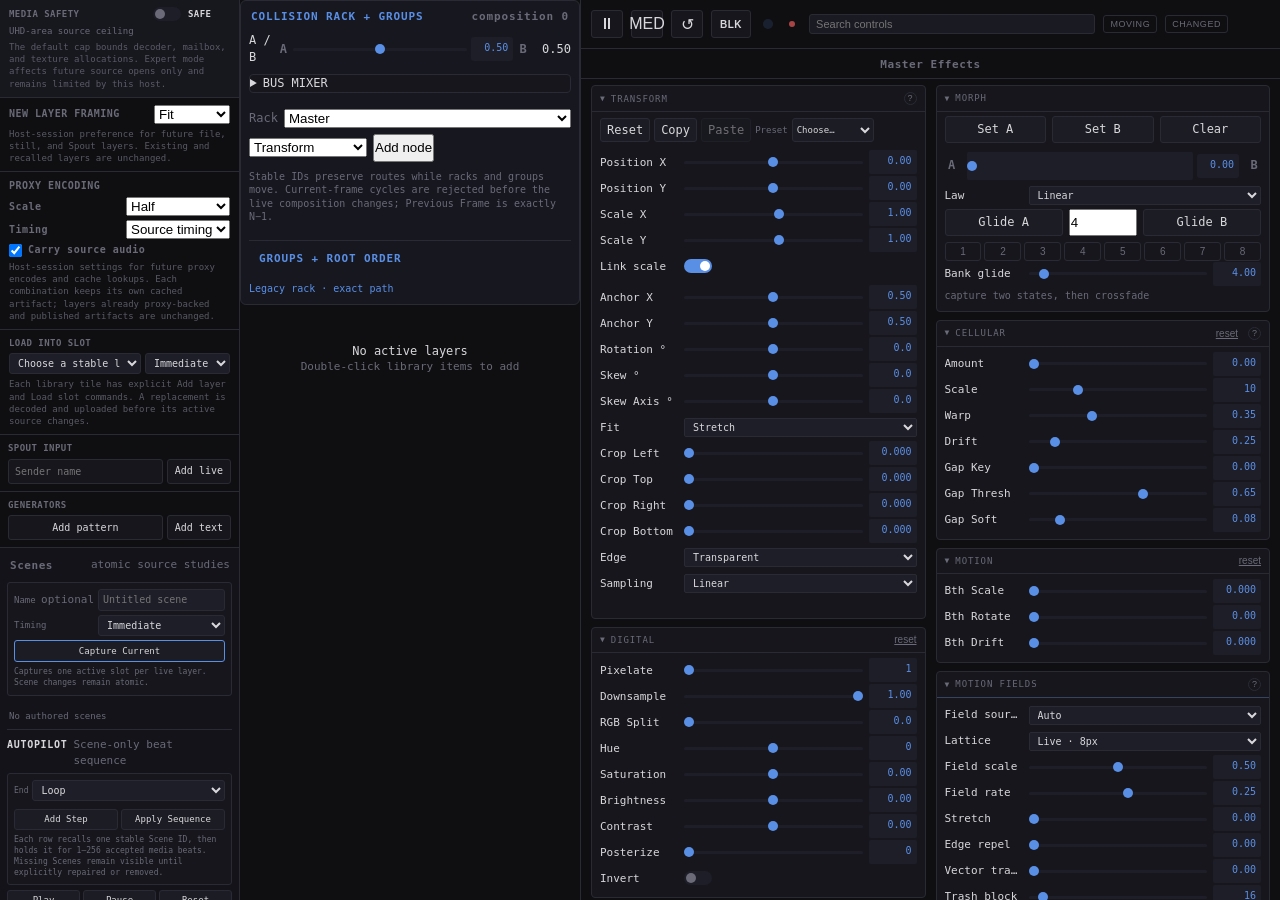
==== commit d3b50bdc: "Release collide-o-scope v1.2.0 Link contributing master-bypass layers to a warm dry Temporal path; a" ====
--- a/static/index.html
+++ b/static/index.html
@@ -108,6 +108,37 @@
         </form>
         <div class="scene-list" id="scene-list" role="list"></div>
         <div class="scene-status" id="scene-status" role="status" aria-live="polite">No authored scenes</div>
+        <section class="autopilot-panel" aria-labelledby="autopilot-title">
+          <div class="autopilot-heading">
+            <h4 id="autopilot-title">Autopilot</h4>
+            <span class="dim">Scene-only beat sequence</span>
+          </div>
+          <form id="autopilot-plan-form" class="autopilot-plan-form" aria-describedby="autopilot-help">
+            <label for="autopilot-repeat">End</label>
+            <select id="autopilot-repeat" aria-label="Autopilot end-of-sequence behavior">
+              <option value="loop">Loop</option>
+              <option value="once">Once</option>
+            </select>
+            <div id="autopilot-step-list" class="autopilot-step-list" role="list" aria-label="Ordered Autopilot Scene steps"></div>
+            <div class="autopilot-author-actions" role="group" aria-label="Autopilot sequence authoring">
+              <button id="autopilot-add-step" type="button">Add Step</button>
+              <button id="autopilot-apply-plan" type="submit">Apply Sequence</button>
+            </div>
+            <p id="autopilot-help" class="scene-capture-help">Each row recalls one stable Scene ID, then holds it for 1–256 accepted media beats. Missing Scenes remain visible until explicitly repaired or removed.</p>
+          </form>
+          <div class="autopilot-transport" role="group" aria-label="Autopilot transport">
+            <button id="autopilot-play" type="button" aria-label="Play or resume Autopilot">Play</button>
+            <button id="autopilot-pause" type="button" aria-label="Pause Autopilot">Pause</button>
+            <button id="autopilot-reset" type="button" aria-label="Reset Autopilot cursor without changing the visible Scene">Reset</button>
+          </div>
+          <dl class="autopilot-telemetry" aria-label="Autopilot state">
+            <div><dt>Phase</dt><dd id="autopilot-phase">Stopped</dd></div>
+            <div><dt>Current</dt><dd id="autopilot-current">—</dd></div>
+            <div><dt>Next</dt><dd id="autopilot-next">—</dd></div>
+            <div><dt>Beats</dt><dd id="autopilot-beats">—</dd></div>
+          </dl>
+          <div id="autopilot-status" class="scene-status autopilot-status" role="status" aria-live="polite">No authored Autopilot sequence</div>
+        </section>
       </section>
         <h3 class="panel-title">Library
           <label class="lib-upload-btn" title="Add clips to the library">+
@@ -1046,6 +1077,18 @@
               <div class="audio-status">History key compares the current frame with the selected prior frame, then gates the final temporal output.</div>
 
               <div class="temporal-originals" role="region" aria-label="Temporal originals">
+                <details class="temporal-study">
+                  <summary>Long Exposure Ghosting</summary>
+                  <div class="temporal-study-body">
+                    <div class="param-row" data-temporal="long_exposure_amount" data-min="0" data-max="1" data-step="0.01">
+                      <label>Exposure</label><input type="range"><span class="value">0.00</span>
+                    </div>
+                    <div class="param-row" data-temporal="long_exposure_frames" data-min="2" data-max="24" data-step="1">
+                      <label>Shutter frames</label><input type="range"><span class="value">12</span>
+                    </div>
+                    <div class="audio-status">A clean 30 Hz box shutter (up to 0.8 seconds): exact through 8 frames, then uniformly stratified at 8 samples for bounded GPU cost.</div>
+                  </div>
+                </details>
                 <details class="temporal-study">
                   <summary>TOPOLOGY LOOM</summary>
                   <div class="temporal-study-body">
--- a/static/style.css
+++ b/static/style.css
@@ -159,6 +159,9 @@
 .scene-capture-form select,
 .scene-row input,
 .scene-row select,
+.autopilot-plan-form select,
+.autopilot-step-row input,
+.autopilot-step-row select,
 .slot-command-row select,
 .transport-grid input,
 .transport-grid select,
@@ -219,7 +222,7 @@
 
 .scenes-panel {
   flex: 0 0 auto;
-  max-height: 300px;
+  max-height: 520px;
   overflow-y: auto;
   border-bottom: 1px solid var(--border);
   background: color-mix(in srgb, var(--surface) 72%, transparent);
@@ -324,10 +327,190 @@
 }
 .scene-status.error { color: #e65a5a; }
 
+.autopilot-panel {
+  margin: 2px 7px 8px;
+  padding-top: 7px;
+  border-top: 1px solid var(--border);
+}
+
+.autopilot-heading {
+  display: flex;
+  align-items: baseline;
+  justify-content: space-between;
+  gap: 6px;
+  margin-bottom: 5px;
+}
+
+.autopilot-heading h4 {
+  margin: 0;
+  color: var(--text);
+  font-size: 10px;
+  letter-spacing: 0.07em;
+  text-transform: uppercase;
+}
+
+.autopilot-plan-form {
+  display: grid;
+  grid-template-columns: auto minmax(0, 1fr);
+  align-items: center;
+  gap: 4px;
+  padding: 6px;
+  border: 1px solid var(--border);
+  border-radius: 3px;
+  background: var(--surface);
+}
+
+.autopilot-plan-form > label,
+.autopilot-beats-label {
+  color: var(--text-dim);
+  font-size: 8px;
+}
+
+.autopilot-step-list {
+  display: grid;
+  grid-column: 1 / -1;
+  gap: 3px;
+}
+
+.autopilot-step-row {
+  display: grid;
+  grid-template-columns: 18px minmax(92px, 1fr) auto 48px minmax(82px, auto);
+  align-items: center;
+  gap: 3px;
+  padding: 4px;
+  border: 1px solid var(--border);
+  border-radius: 3px;
+  background: var(--surface-2);
+}
+
+.autopilot-step-row.current {
+  border-style: double;
+  border-color: var(--accent);
+}
+
+.autopilot-step-row.next {
+  box-shadow: inset 3px 0 color-mix(in srgb, var(--accent) 65%, transparent);
+}
+
+.autopilot-step-row.missing {
+  border-style: dashed;
+  border-color: #c87979;
+}
+
+.autopilot-step-number {
+  color: var(--text-dim);
+  font-size: 9px;
+  text-align: center;
+}
+
+.autopilot-step-row.current .autopilot-step-number::after {
+  content: "•";
+  display: block;
+  color: var(--accent);
+  line-height: 5px;
+}
+
+.autopilot-scene-select { width: 100%; }
+.autopilot-hold-beats { width: 48px; }
+
+.autopilot-step-actions,
+.autopilot-author-actions,
+.autopilot-transport {
+  display: grid;
+  gap: 3px;
+}
+
+.autopilot-step-actions { grid-template-columns: repeat(3, minmax(24px, 1fr)); }
+.autopilot-author-actions { grid-column: 1 / -1; grid-template-columns: 1fr 1fr; }
+.autopilot-transport { grid-template-columns: repeat(3, 1fr); margin-top: 5px; }
+
+.autopilot-step-row button,
+.autopilot-author-actions button,
+.autopilot-transport button {
+  min-width: 0;
+  border: 1px solid var(--border);
+  border-radius: 3px;
+  background: var(--surface-2);
+  color: var(--text);
+  font: inherit;
+  font-size: 9px;
+  padding: 3px 5px;
+  cursor: pointer;
+}
+
+.autopilot-step-row button:hover:not(:disabled),
+.autopilot-step-row button:focus-visible:not(:disabled),
+.autopilot-author-actions button:hover,
+.autopilot-author-actions button:focus-visible,
+.autopilot-transport button:hover:not(:disabled),
+.autopilot-transport button:focus-visible:not(:disabled) {
+  border-color: var(--accent);
+  color: var(--accent);
+}
+
+.autopilot-step-row button:disabled,
+.autopilot-transport button:disabled {
+  cursor: default;
+  opacity: 0.42;
+}
+
+.autopilot-step-remove { color: #e69a9a !important; }
+
+.autopilot-empty {
+  margin: 0;
+  padding: 7px;
+  border: 1px dashed var(--border);
+  color: var(--text-dim);
+  font-size: 8px;
+  text-align: center;
+}
+
+.autopilot-plan-form .scene-capture-help {
+  grid-column: 1 / -1;
+  margin: 0;
+}
+
+.autopilot-telemetry {
+  display: grid;
+  grid-template-columns: repeat(4, minmax(0, 1fr));
+  gap: 3px;
+  margin: 5px 0 0;
+}
+
+.autopilot-telemetry > div {
+  min-width: 0;
+  padding: 3px;
+  border: 1px solid var(--border);
+  border-radius: 3px;
+  background: var(--surface);
+}
+
+.autopilot-telemetry dt {
+  color: var(--text-dim);
+  font-size: 7px;
+  text-transform: uppercase;
+}
+
+.autopilot-telemetry dd {
+  overflow: hidden;
+  margin: 1px 0 0;
+  color: var(--text);
+  font-size: 8px;
+  text-overflow: ellipsis;
+  white-space: nowrap;
+}
+
+.autopilot-status { padding-right: 2px; padding-left: 2px; }
+.scene-row.autopilot-current { outline: 2px double var(--accent); outline-offset: -2px; }
+.scene-row.autopilot-next { box-shadow: inset 3px 0 color-mix(in srgb, var(--accent) 65%, transparent); }
+
 @media (max-width: 820px) {
   .scene-capture-help { grid-column: 1 / -1; }
   .scene-row { grid-template-columns: minmax(0, 1fr) minmax(72px, 90px); }
   .scene-actions { grid-column: 1 / -1; grid-template-columns: repeat(4, minmax(0, 1fr)); }
+  .autopilot-step-row { grid-template-columns: 18px minmax(0, 1fr) auto 48px; }
+  .autopilot-step-actions { grid-column: 2 / -1; }
+  .autopilot-telemetry { grid-template-columns: repeat(2, minmax(0, 1fr)); }
 }
 
 /* Layers section — the column itself scrolls, so no nested scroll here. */
@@ -2529,6 +2712,9 @@
   .lib-action,
   .scene-capture-form button,
   .scene-row button,
+  .autopilot-step-row button,
+  .autopilot-author-actions button,
+  .autopilot-transport button,
   .slot-command-row button,
   .cue-controls button,
   .slot-load-target select {
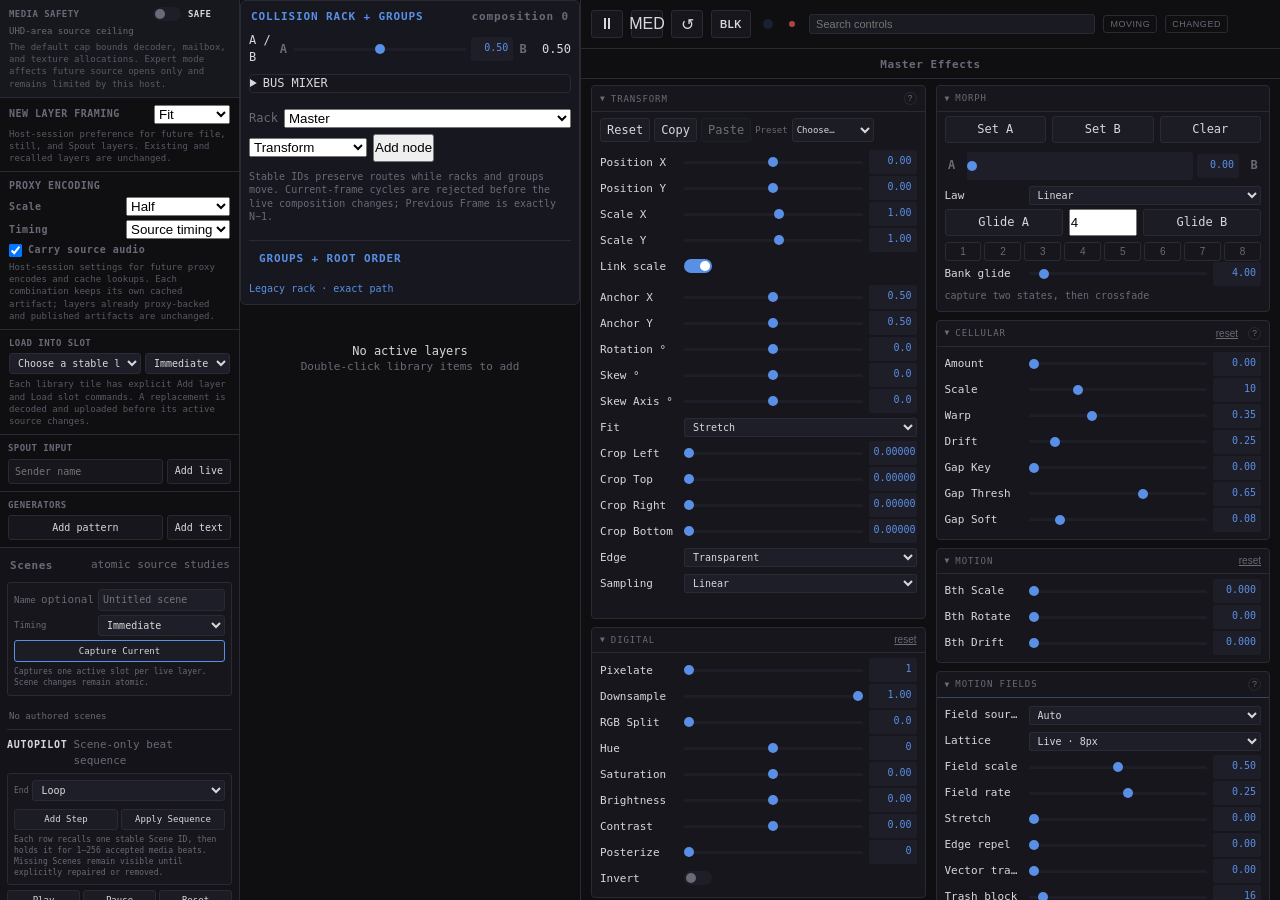
==== commit bd424923: "feat(composition): author group transforms" ====
--- a/static/index.html
+++ b/static/index.html
@@ -333,6 +333,11 @@
                 <button type="submit">Create group</button>
                 <div id="creative-group-help" class="creative-help">Members must form one contiguous root run. A group remains addressable when empty.</div>
               </form>
+              <div class="transform-toolbar" role="group" aria-label="Preview transform gizmo group-target recovery">
+                <button id="creative-group-gizmo-release" type="button" aria-describedby="creative-group-gizmo-release-help">Release group gizmo target</button>
+                <span id="creative-group-gizmo-release-help" class="creative-help">Session-only recovery: return the preview gizmo to the current master or layer scope, including after its targeted group was deleted.</span>
+              </div>
+              <div id="creative-group-gizmo-release-status" class="creative-status" role="status" aria-live="polite"></div>
               <div id="creative-groups" class="creative-groups" role="list"></div>
               <h4 class="creative-subtitle">ROOT · BACK TO FRONT</h4>
               <div id="creative-root" class="creative-root" role="list"></div>
@@ -437,16 +442,16 @@
                 <label>Fit</label><select aria-label="Master media fit"><option value="stretch">Stretch</option><option value="fit">Fit</option><option value="fill">Fill</option><option value="native">Native</option></select>
               </div>
               <div class="param-row" data-master-transform="crop_left">
-                <label>Crop Left</label><input type="range" min="0" max="0.999" step="0.001" value="0"><span class="value">0.000</span>
+                <label>Crop Left</label><input type="range" min="0" max="0.999755859375" step="0.000244140625" value="0"><span class="value">0.000000000000</span>
               </div>
               <div class="param-row" data-master-transform="crop_top">
-                <label>Crop Top</label><input type="range" min="0" max="0.999" step="0.001" value="0"><span class="value">0.000</span>
+                <label>Crop Top</label><input type="range" min="0" max="0.999755859375" step="0.000244140625" value="0"><span class="value">0.000000000000</span>
               </div>
               <div class="param-row" data-master-transform="crop_right">
-                <label>Crop Right</label><input type="range" min="0" max="0.999" step="0.001" value="0"><span class="value">0.000</span>
+                <label>Crop Right</label><input type="range" min="0" max="0.999755859375" step="0.000244140625" value="0"><span class="value">0.000000000000</span>
               </div>
               <div class="param-row" data-master-transform="crop_bottom">
-                <label>Crop Bottom</label><input type="range" min="0" max="0.999" step="0.001" value="0"><span class="value">0.000</span>
+                <label>Crop Bottom</label><input type="range" min="0" max="0.999755859375" step="0.000244140625" value="0"><span class="value">0.000000000000</span>
               </div>
               <div class="param-row select-row" data-master-transform="edge">
                 <label>Edge</label><select aria-label="Master edge mode"><option value="transparent" selected>Transparent</option><option value="clamp">Clamp</option><option value="repeat">Repeat</option><option value="mirror">Mirror</option></select>
@@ -1350,6 +1355,15 @@
                     <div class="param-row" data-temporal="mosh_amount" data-min="0" data-max="1" data-step="0.01">
                       <label>Mosh</label><input type="range"><span class="value">0</span>
                     </div>
+                    <div class="param-row" data-temporal="mosh_wipe" data-min="0" data-max="1" data-step="0.01">
+                      <label>Motion Wipe</label><input type="range"><span class="value">0</span>
+                    </div>
+                    <div class="param-row" data-temporal="mosh_smear" data-min="0" data-max="1" data-step="0.01">
+                      <label>Vector Smear</label><input type="range"><span class="value">0</span>
+                    </div>
+                    <div class="param-row" data-temporal="mosh_trail" data-min="0" data-max="1" data-step="0.01">
+                      <label>Motion Trail</label><input type="range"><span class="value">0</span>
+                    </div>
                     <div class="param-row" data-temporal="mosh_key_removal" data-min="0" data-max="1" data-step="0.01">
                       <label>Key Removal</label><input type="range"><span class="value">0.95</span>
                     </div>
@@ -1374,7 +1388,7 @@
                     <div class="param-row toggle-row" data-temporal="mosh_recycle">
                       <label>Recycled Feed</label><label class="toggle"><input type="checkbox" aria-label="Feed the encoder the moshed output"><span class="toggle-slider"></span></label>
                     </div>
-                    <div class="audio-status">A real encoder and decoder wired back to back with the bitstream broken between them: keys removed, deltas held, dropped, and re-injected out of order. The picture lands a frame or two behind, which is the price of a real codec.</div>
+                    <div class="audio-status">A real encoder and decoder wired back to back with the bitstream broken between them. Motion Wipe reveals damaged pixels where objects move, Vector Smear drags them along codec motion, and Motion Trail keeps the corridor alive—all inside the existing bounded worker hop. Use Mosh Send on each wet layer to vary its spatial share of that one shared codec history.</div>
                   </div>
                 </details>
                 <details class="temporal-study">
@@ -1770,6 +1784,7 @@
               <div class="param-row select-row">
                 <label for="output-display">Display</label>
                 <select id="output-display"><option value="">Automatic</option></select>
+                <button type="button" id="output-display-rescan" title="Refresh the Output and StageMap monitor inventory">Rescan</button>
               </div>
               <div class="param-row toggle-row">
                 <label>Spout</label>
@@ -1846,8 +1861,13 @@
                 <label class="toggle"><input type="checkbox" id="stage-output-identification"><span class="toggle-slider"></span></label>
               </div>
               <div class="stage-health-summary" id="stage-health-summary" role="status" aria-live="polite">Waiting for stage telemetry…</div>
+              <div class="stage-health-timing" id="stage-health-timing"></div>
               <div class="stage-health-budgets" id="stage-health-budgets"></div>
               <div class="stage-health-layers" id="stage-health-layers"></div>
+              <details class="capture-tool">
+                <summary>ABOUT THIS BUILD</summary>
+                <pre class="build-identity" id="build-identity">Waiting for build identity…</pre>
+              </details>
               <div class="audio-status">HUD appears only in the editor preview. Calibration affects only the selected physical endpoint—not Composite, Spout, recording, export, or another output.</div>
             </div>
           </div>
@@ -1865,7 +1885,7 @@
               </div>
               <div class="param-row select-row">
                 <label for="monitor-bay-probe">Probe</label>
-                <select id="monitor-bay-probe"><option value="program">Program</option><option value="program_tap">Program tap (N-1)</option><option value="gesture_canvas">Gesture canvas</option></select>
+                <select id="monitor-bay-probe"><option value="program">Program</option><option value="program_tap">Program tap (N-1)</option><option value="gesture_canvas">Gesture canvas</option><option value="ntsc_line_state">NTSC line state</option><option value="melt_band_mask">Melt band mask</option><option value="motion_field">Motion field (master admitted)</option></select>
               </div>
               <div class="monitor-bay-instruments">
                 <canvas id="monitor-bay-waveform" width="128" height="64" style="width:256px;height:128px;image-rendering:pixelated;background:#000" aria-label="Luma waveform"></canvas>
@@ -1927,6 +1947,16 @@
                 <label title="Audio starts at source time zero at 1x; visual pause, speed, modulation, and looping do not alter it.">Audio (1x independent)</label>
                 <select id="export-audio"><option value="">None</option></select>
               </div>
+              <div class="param-row select-row">
+                <label title="Publishes a companion generation beside the MP4 from the straight-alpha seam before the opaque audience pass. Codec Mosh and final-program VHS have no proven alpha law and refuse the export.">Alpha plates</label>
+                <select id="export-alpha">
+                  <option value="" selected>None (MP4 only)</option>
+                  <option value="straight_png_sequence">Straight RGBA PNGs</option>
+                  <option value="fill_key_png_sequence">Fill + key PNGs</option>
+                  <option value="straight_png_and_fill_key">Straight + fill/key PNGs</option>
+                  <option value="ffv1_rgba">FFV1 lossless RGBA (MKV)</option>
+                </select>
+              </div>
               <div class="patch-capture-controls">
                 <button id="patch-capture" class="btn-export" type="button" title="Save the complete performance state">Capture snapshot</button>
                 <button id="patch-load-snapshot" class="btn-export" type="button" title="Replace sources, stack, transport, modulation, morph, and visual state from a patch">Load snapshot…</button>
@@ -1934,6 +1964,23 @@
               </div>
               <div class="export-status" id="patch-save-status" role="status" aria-live="polite"></div>
               <div class="export-status" id="patch-load-status" role="status" aria-live="polite"></div>
+              <section class="bundle-panel" aria-labelledby="bundle-heading">
+                <h3 id="bundle-heading">Show bundle</h3>
+                <div class="patch-capture-controls" role="group" aria-label="Portable show bundle">
+                  <button id="bundle-export" class="btn-export" type="button" title="Build one portable .cosbundle carrying the complete performance state and every resolved original medium the captured patch references">Export bundle…</button>
+                  <button id="bundle-preview" class="btn-export" type="button" title="Verify a .cosbundle and show its contents without importing or writing anything">Preview bundle…</button>
+                </div>
+                <div id="bundle-pending" hidden>
+                  <div class="export-status" id="bundle-pending-summary"></div>
+                  <ul id="bundle-pending-entries"></ul>
+                  <div class="patch-capture-controls" role="group" aria-label="Confirm bundle import">
+                    <button id="bundle-import" class="btn-export" type="button" title="Import the previewed bundle into the active library as one atomic generation">Import</button>
+                    <button id="bundle-import-load" class="btn-export" type="button" title="Import, then load the bundled show as a complete snapshot">Import + load show</button>
+                    <button id="bundle-cancel" class="btn-export btn-cancel" type="button" title="Discard the standing preview without importing">Discard preview</button>
+                  </div>
+                </div>
+                <div class="export-status" id="bundle-status" role="status" aria-live="polite"></div>
+              </section>
               <section class="history-panel" aria-labelledby="history-heading">
                 <h3 id="history-heading">Manual history</h3>
                 <div class="history-controls" role="group" aria-label="Manual undo and redo">
--- a/static/style.css
+++ b/static/style.css
@@ -55,7 +55,10 @@
   border-right: 1px solid var(--border);
   display: flex;
   flex-direction: column;
-  overflow: hidden;
+  /* Match the Layers and Effects columns: one scroll owner keeps every
+     library tool reachable instead of pinning everything above the tiles. */
+  min-height: 0;
+  overflow-y: auto;
 }
 
 .col-left .panel-title {
@@ -69,9 +72,11 @@
 }
 
 .library-grid {
-  overflow-y: auto;
+  /* The complete left column scrolls; a nested tile scroller would trap the
+     wheel and leave Media Safety, Scenes, and import controls unreachable. */
+  overflow: visible;
   padding: 6px;
-  flex: 1;
+  flex: 0 0 auto;
   display: grid;
   grid-template-columns: repeat(auto-fill, minmax(80px, 1fr));
   grid-auto-rows: min-content;
@@ -1289,11 +1294,10 @@
   border-radius: 50%;
   background: var(--accent);
   cursor: pointer;
-  transition: transform 0.1s;
+  transition: background 0.1s;
 }
 
 input[type="range"]::-webkit-slider-thumb:hover {
-  transform: scale(1.3);
   background: var(--accent-hover);
 }
 
@@ -2487,6 +2491,37 @@
   color: var(--accent);
 }
 .creative-status.error { color: #e65a5a; }
+.creative-status[data-constraint-code] {
+  display: grid;
+  gap: 3px;
+  padding: 6px;
+  border: 1px solid rgba(230, 90, 90, 0.45);
+  border-radius: 4px;
+}
+.constraint-code {
+  color: var(--text);
+  font-family: ui-monospace, SFMono-Regular, Consolas, monospace;
+}
+.constraint-scopes,
+.constraint-delta { color: var(--text-dim); }
+.constraint-remediations {
+  margin: 0;
+  padding-left: 18px;
+  color: var(--text-dim);
+}
+.constraint-remediations li {
+  display: grid;
+  gap: 4px;
+  margin: 6px 0;
+}
+.constraint-preview {
+  font-family: ui-monospace, SFMono-Regular, Consolas, monospace;
+  font-size: 11px;
+}
+.constraint-apply {
+  justify-self: start;
+}
+.constraint-help { color: var(--accent); }
 
 /* === NONBLOCKING RECORDER + PREVIEW HEALTH === */
 
@@ -2541,13 +2576,29 @@
 }
 
 .stage-health-summary,
+.stage-health-timing,
 .stage-health-budgets,
 .stage-health-layer {
   overflow-wrap: anywhere;
   font: 10px/1.4 ui-monospace, SFMono-Regular, Consolas, monospace;
 }
 
+.build-identity {
+  box-sizing: border-box;
+  max-height: 220px;
+  margin: 7px 0 0;
+  padding: 6px;
+  overflow: auto;
+  border: 1px solid var(--border);
+  background: color-mix(in srgb, var(--surface) 88%, #000);
+  color: var(--text-dim);
+  white-space: pre-wrap;
+  overflow-wrap: anywhere;
+  font: 9px/1.4 ui-monospace, SFMono-Regular, Consolas, monospace;
+}
+
 .stage-health-summary { color: var(--accent); }
+.stage-health-timing { color: var(--text); }
 .stage-health-budgets { color: var(--text-dim); }
 
 .stage-health-layers {
